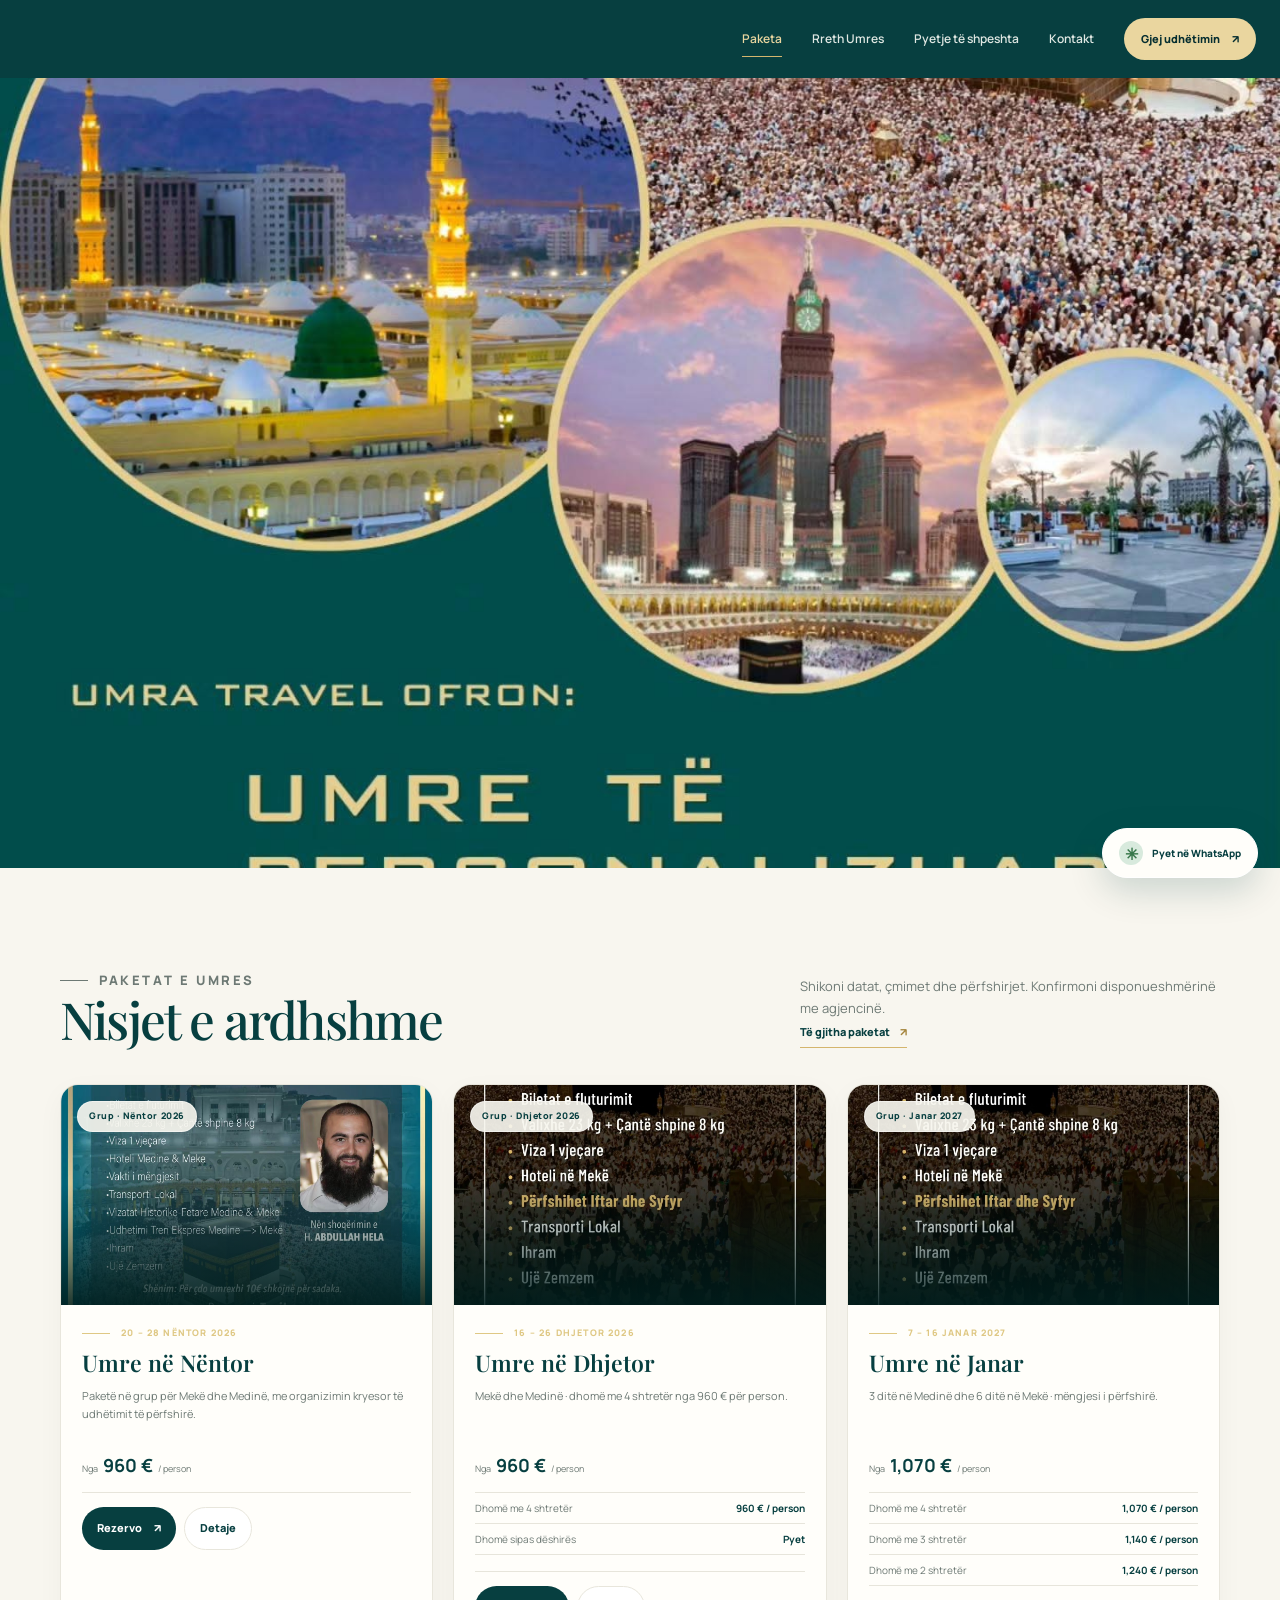
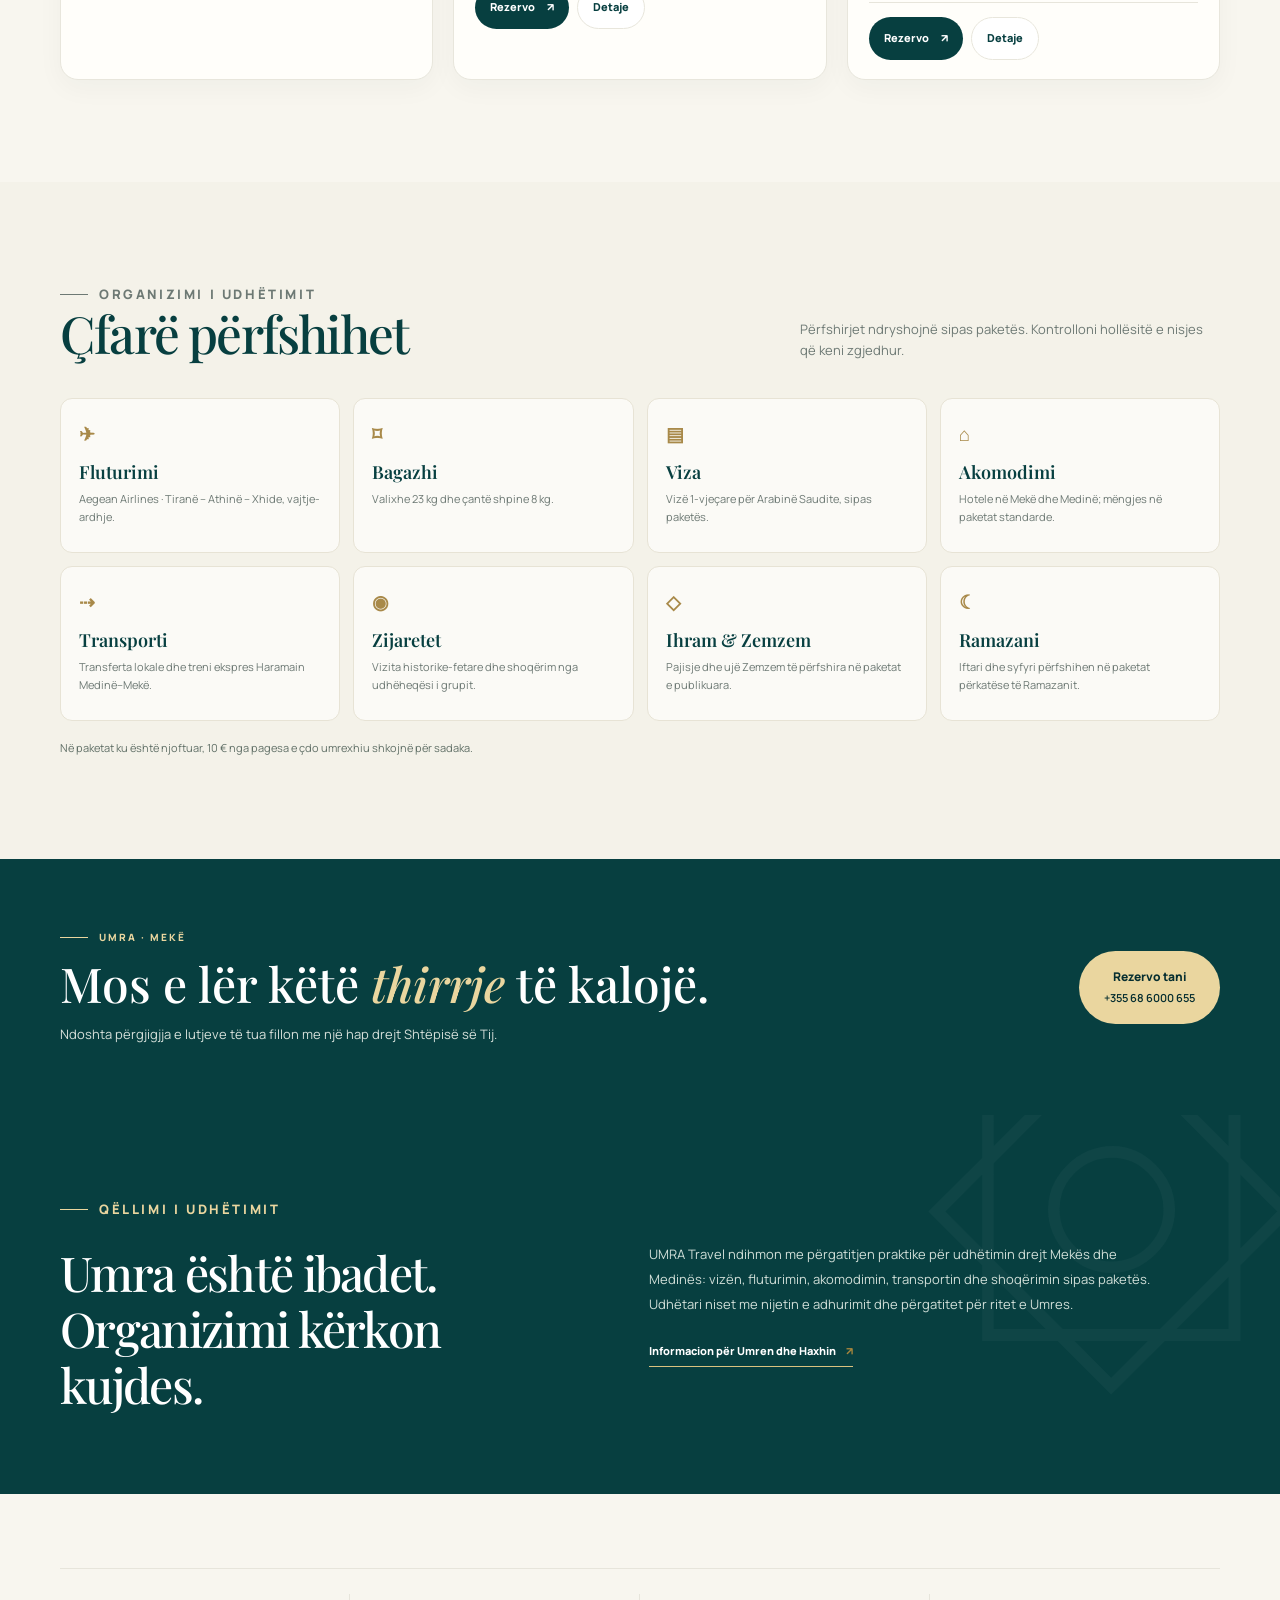
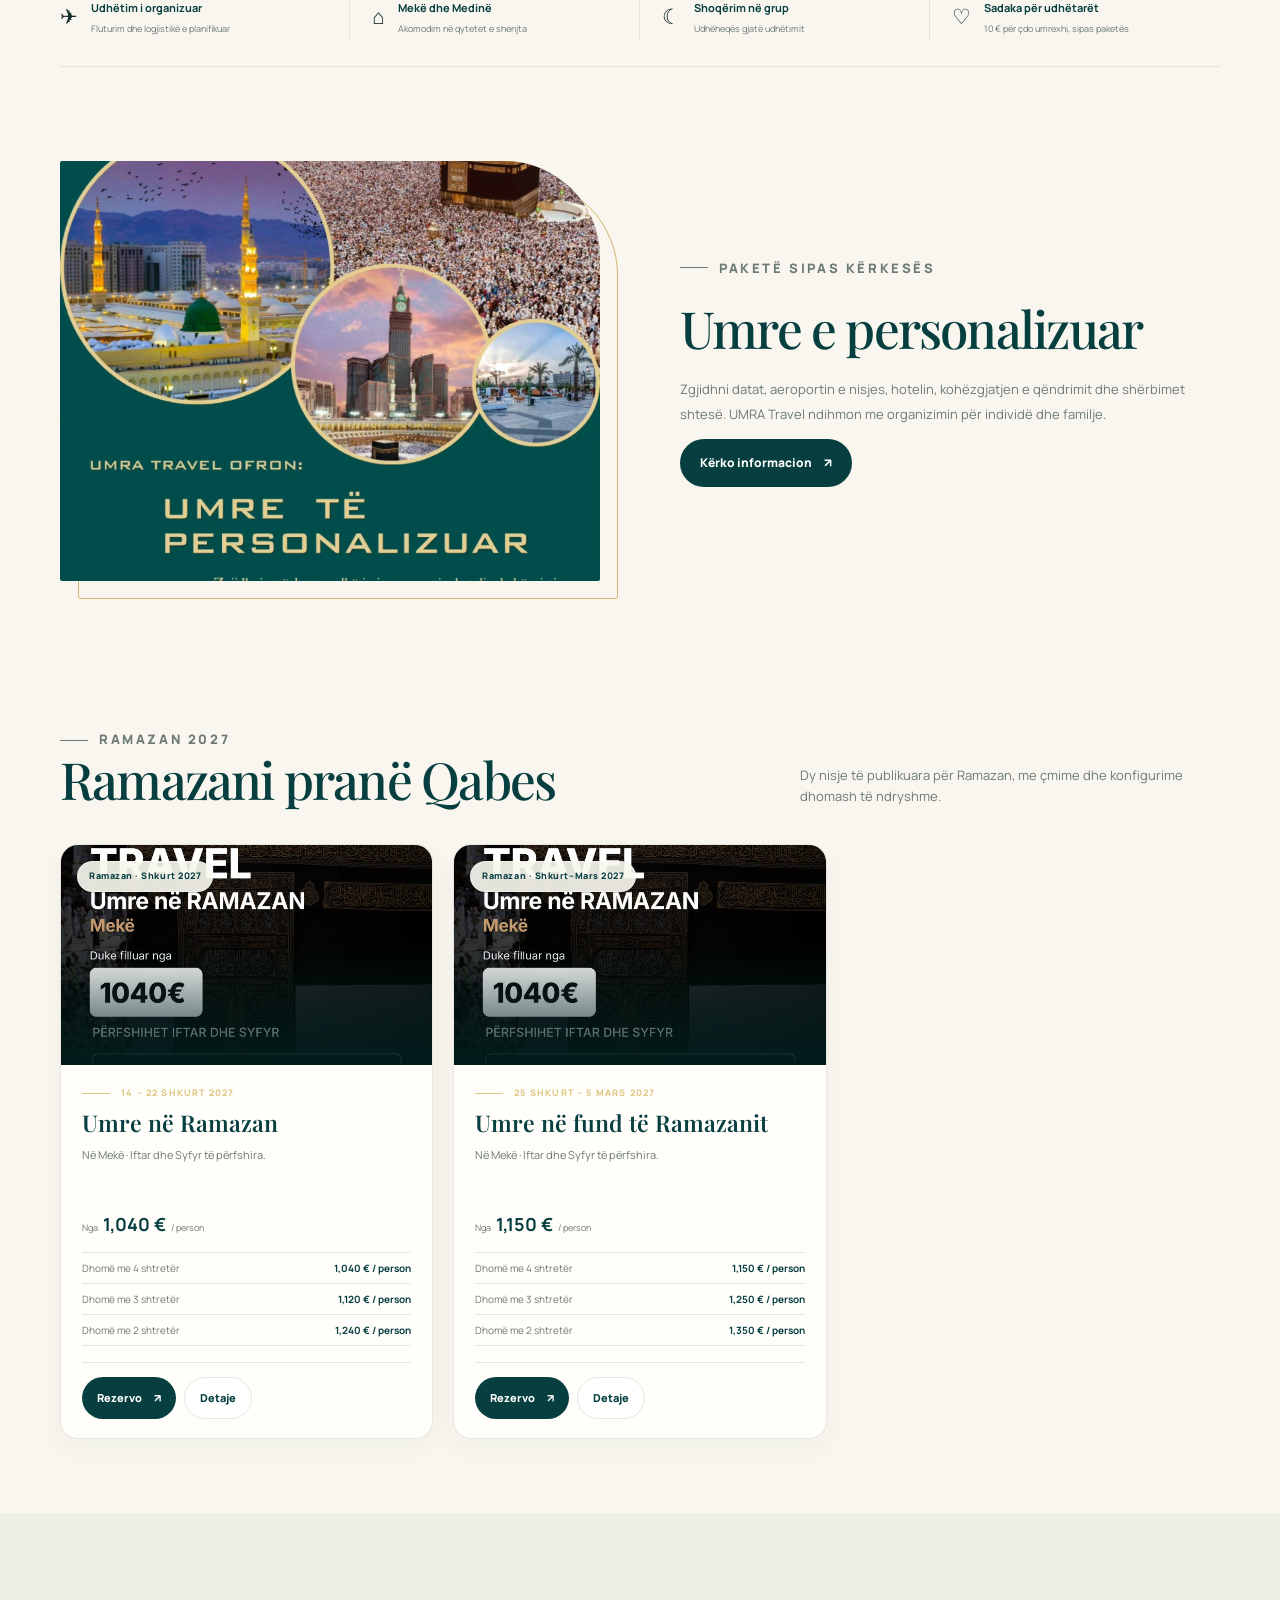
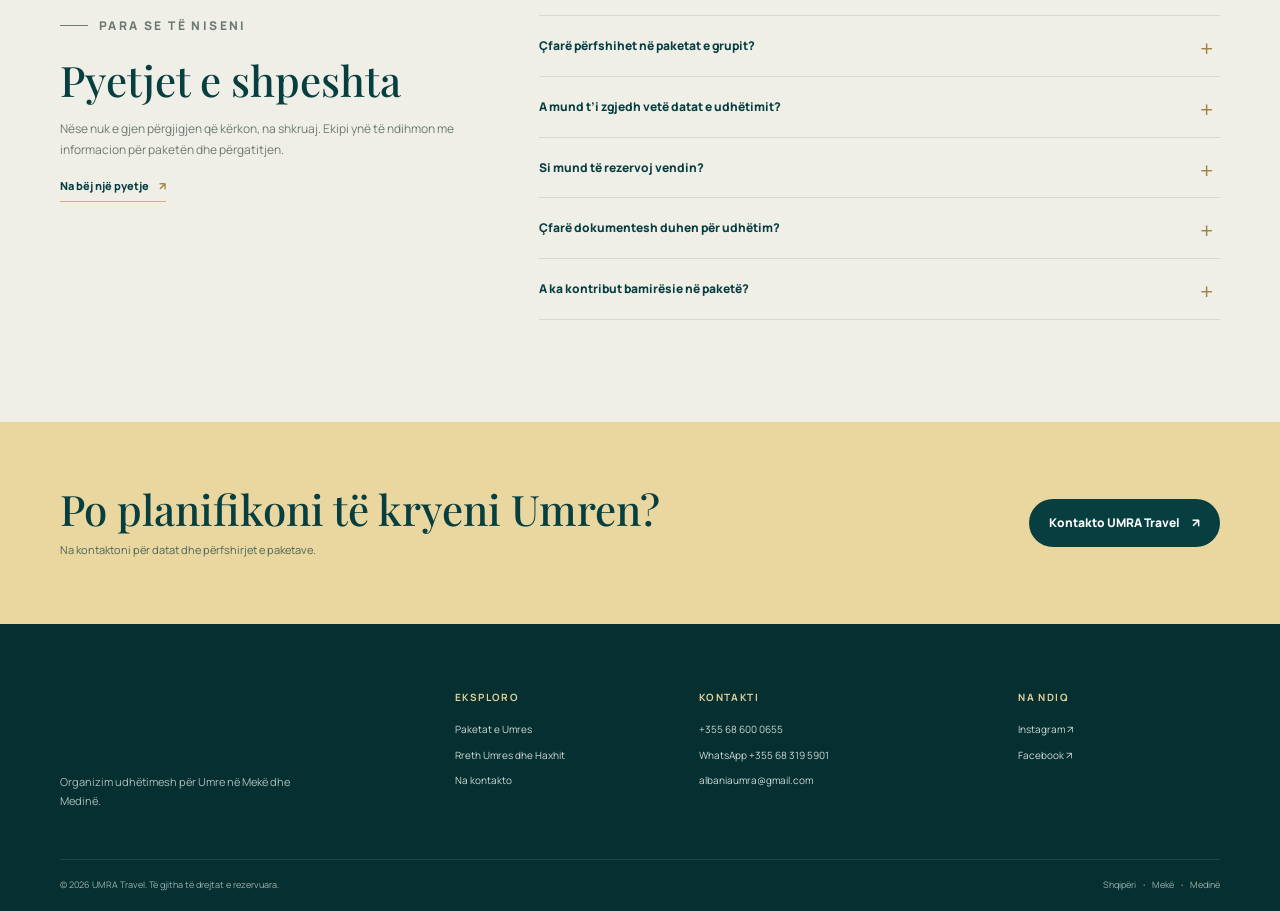
==== index.html @ e5f19def "first commit" ====
<!doctype html>
<html lang="sq">
<head>
  <meta charset="utf-8"><meta name="viewport" content="width=device-width, initial-scale=1">
  <meta name="theme-color" content="#073f40">
  <meta name="description" content="UMRA Travel organizon udhëtime shpirtërore në Mekë dhe Medinë. Zbuloni paketat e Umres 2026–2027.">
  <title>UMRA Travel | Umra në Mekë dhe Medinë</title>
  <link rel="icon" type="image/svg+xml" href="assets/images/umra-logo.svg">
  <link rel="preconnect" href="https://fonts.googleapis.com"><link rel="preconnect" href="https://fonts.gstatic.com" crossorigin>
  <link href="https://fonts.googleapis.com/css2?family=DM+Sans:wght@400;500;600;700&family=Manrope:wght@400;500;600;700;800&family=Playfair+Display:ital,wght@0,500;0,600;0,700;1,500;1,600&display=swap" rel="stylesheet">
  <link rel="stylesheet" href="assets/css/site.css">
</head>
<body>
  <header class="site-header" id="siteHeader"><div class="nav-shell">
    <a class="brand" href="index.html" aria-label="UMRA Travel – faqja kryesore"><img src="assets/images/umra-logo.svg" alt="UMRA Travel"></a>
    <button class="menu-toggle" id="menuToggle" aria-label="Hap menunë" aria-expanded="false"><span></span><span></span></button>
    <nav class="main-nav" id="mainNav" aria-label="Menuja kryesore"><a class="is-active" href="paketa.html">Paketa</a><a href="rreth-umres.html">Rreth Umres</a><a href="#pyetje">Pyetje të shpeshta</a><a href="kontakt.html">Kontakt</a><a class="nav-cta" href="paketa.html">Gjej udhëtimin <span>↗</span></a></nav>
  </div></header>
  <main>
    <section class="hero hero-minimal" aria-label="Video e vendeve të shenjta">
      <div class="hero-media"><video autoplay muted loop playsinline poster="assets/images/custom-umra-poster.jpg"><source src="assets/images/umra-banner.mp4" type="video/mp4"></video></div>
    </section>
    <section class="section" id="paketat"><div class="wrap"><div class="section-head"><div><p class="eyebrow section-kicker">Paketat e Umres</p><h2>Nisjet e ardhshme</h2></div><div><p>Shikoni datat, çmimet dhe përfshirjet. Konfirmoni disponueshmërinë me agjencinë.</p><a class="text-link" href="paketa.html">Të gjitha paketat <span>↗</span></a></div></div><div class="package-grid" data-home-packages></div></div></section>
    <section class="section included-section"><div class="wrap"><div class="section-head"><div><p class="eyebrow section-kicker">Organizimi i udhëtimit</p><h2>Çfarë përfshihet</h2></div><p>Përfshirjet ndryshojnë sipas paketës. Kontrolloni hollësitë e nisjes që keni zgjedhur.</p></div><div class="included-grid"><article><b>✈</b><h3>Fluturimi</h3><p>Aegean Airlines · Tiranë – Athinë – Xhide, vajtje-ardhje.</p></article><article><b>⌑</b><h3>Bagazhi</h3><p>Valixhe 23 kg dhe çantë shpine 8 kg.</p></article><article><b>▤</b><h3>Viza</h3><p>Vizë 1-vjeçare për Arabinë Saudite, sipas paketës.</p></article><article><b>⌂</b><h3>Akomodimi</h3><p>Hotele në Mekë dhe Medinë; mëngjes në paketat standarde.</p></article><article><b>⇢</b><h3>Transporti</h3><p>Transferta lokale dhe treni ekspres Haramain Medinë–Mekë.</p></article><article><b>◉</b><h3>Zijaretet</h3><p>Vizita historike-fetare dhe shoqërim nga udhëheqësi i grupit.</p></article><article><b>◇</b><h3>Ihram &amp; Zemzem</h3><p>Pajisje dhe ujë Zemzem të përfshira në paketat e publikuara.</p></article><article><b>☾</b><h3>Ramazani</h3><p>Iftari dhe syfyri përfshihen në paketat përkatëse të Ramazanit.</p></article></div><p class="included-note">Në paketat ku është njoftuar, 10 € nga pagesa e çdo umrexhiu shkojnë për sadaka.</p></div></section>
    <section class="pilgrimage-call"><div class="wrap pilgrimage-call-inner"><div><p class="eyebrow">Umra · Mekë</p><h2>Mos e lër këtë <em>thirrje</em> të kalojë.</h2><p>Ndoshta përgjigjja e lutjeve të tua fillon me një hap drejt Shtëpisë së Tij.</p></div><a class="button" href="tel:+355686000655">Rezervo tani <span>+355 68 6000 655</span></a></div></section>
    <section class="manifesto"><div class="wrap manifesto-grid"><div><p class="eyebrow">Qëllimi i udhëtimit</p><h2>Umra është ibadet. Organizimi kërkon kujdes.</h2></div><div><p>UMRA Travel ndihmon me përgatitjen praktike për udhëtimin drejt Mekës dhe Medinës: vizën, fluturimin, akomodimin, transportin dhe shoqërimin sipas paketës. Udhëtari niset me nijetin e adhurimit dhe përgatitet për ritet e Umres.</p><a class="text-link" href="rreth-umres.html">Informacion për Umren dhe Haxhin <span>↗</span></a></div></div></section>
    <section class="section section-tight"><div class="wrap service-strip"><div class="service-item"><span class="service-icon">✈</span><div><strong>Udhëtim i organizuar</strong><small>Fluturim dhe logjistikë e planifikuar</small></div></div><div class="service-item"><span class="service-icon">⌂</span><div><strong>Mekë dhe Medinë</strong><small>Akomodim në qytetet e shenjta</small></div></div><div class="service-item"><span class="service-icon">☾</span><div><strong>Shoqërim në grup</strong><small>Udhëheqës gjatë udhëtimit</small></div></div><div class="service-item"><span class="service-icon">♡</span><div><strong>Sadaka për udhëtarët</strong><small>10 € për çdo umrexhi, sipas paketës</small></div></div></div></section>
    <section class="section section-tight" style="padding-top:20px"><div class="wrap story-grid"><div class="story-image"><img src="assets/images/custom-umra-poster.jpg" alt="Pamje nga Meka dhe Medina në materialin e UMRA Travel" loading="lazy"></div><div class="story-copy"><p class="eyebrow section-kicker">Paketë sipas kërkesës</p><h2>Umre e personalizuar</h2><p>Zgjidhni datat, aeroportin e nisjes, hotelin, kohëzgjatjen e qëndrimit dhe shërbimet shtesë. UMRA Travel ndihmon me organizimin për individë dhe familje.</p><a class="button button-dark" href="rezervo.html?paketa=umre-e-personalizuar">Kërko informacion <span>↗</span></a></div></div></section>
    <section class="section section-tight"><div class="wrap"><div class="section-head"><div><p class="eyebrow section-kicker">Ramazan 2027</p><h2>Ramazani pranë Qabes</h2></div><p>Dy nisje të publikuara për Ramazan, me çmime dhe konfigurime dhomash të ndryshme.</p></div><div class="package-grid" data-ramadan-packages></div></div></section>
    <section class="faq-section section" id="pyetje"><div class="wrap faq-layout"><div class="faq-side"><p class="eyebrow section-kicker">Para se të niseni</p><h2>Pyetjet e shpeshta</h2><p>Nëse nuk e gjen përgjigjen që kërkon, na shkruaj. Ekipi ynë të ndihmon me informacion për paketën dhe përgatitjen.</p><a class="text-link" href="kontakt.html">Na bëj një pyetje <span>↗</span></a></div>
      <div class="faq-list"><details class="faq-item"><summary>Çfarë përfshihet në paketat e grupit?</summary><p>Përmbajtja varet nga paketa. Paketat e publikuara përfshijnë shërbime si vizë, akomodim, transport lokal, tren ekspres dhe udhëheqës grupi. Hollësitë shfaqen te secila paketë dhe konfirmohen nga agjencia.</p></details><details class="faq-item"><summary>A mund t’i zgjedh vetë datat e udhëtimit?</summary><p>Po. Umra e personalizuar u mundëson individëve dhe familjeve të kërkojnë data, aeroport, hotel dhe kohëzgjatje sipas preferencës.</p></details><details class="faq-item"><summary>Si mund të rezervoj vendin?</summary><p>Zgjidh paketën dhe plotëso formularin e shkurtër. Kërkesa përgatitet në WhatsApp; ajo dërgohet vetëm pasi ta hapësh dhe ta konfirmosh mesazhin.</p></details><details class="faq-item"><summary>Çfarë dokumentesh duhen për udhëtim?</summary><p>Kërkesat mund të varen nga dokumentet dhe rregullat në fuqi. Na kontakto për udhëzimet e përditësuara për udhëtimin tënd.</p></details><details class="faq-item"><summary>A ka kontribut bamirësie në paketë?</summary><p>Në paketat për të cilat është publikuar ky informacion, 10 € nga pagesa e çdo udhëtari shkojnë për sadaka. Konfirmoje këtë hollësi me ekipin gjatë rezervimit.</p></details></div>
    </div></section>
    <section class="cta-band"><div class="wrap cta-band-inner"><div><h2>Po planifikoni të kryeni Umren?</h2><p>Na kontaktoni për datat dhe përfshirjet e paketave.</p></div><a class="button button-dark" href="kontakt.html">Kontakto UMRA Travel <span>↗</span></a></div></section>
  </main>
  <footer class="site-footer"><div class="footer-main wrap"><div class="footer-brand"><a class="brand footer-brand-link" href="index.html"><img src="assets/images/umra-logo.svg" alt="UMRA Travel"></a><p>Organizim udhëtimesh për Umre në Mekë dhe Medinë.</p></div><div><h3>Eksploro</h3><a href="paketa.html">Paketat e Umres</a><a href="rreth-umres.html">Rreth Umres dhe Haxhit</a><a href="kontakt.html">Na kontakto</a></div><div><h3>Kontakti</h3><a href="tel:+355686000655">+355 68 600 0655</a><a href="https://wa.me/355683195901">WhatsApp +355 68 319 5901</a><a href="mailto:albaniaumra@gmail.com">albaniaumra@gmail.com</a></div><div><h3>Na ndiq</h3><a href="https://www.instagram.com/umratravel/" target="_blank" rel="noopener">Instagram ↗</a><a href="https://www.facebook.com/umratravelalbania/" target="_blank" rel="noopener">Facebook ↗</a></div></div><div class="footer-bottom wrap"><span>© 2026 UMRA Travel. Të gjitha të drejtat e rezervuara.</span><span>Shqipëri <b>·</b> Mekë <b>·</b> Medinë</span></div></footer>
  <a class="floating-wa" href="https://wa.me/355683195901" aria-label="Na shkruaj në WhatsApp" target="_blank" rel="noopener"><span>✳</span><small>Pyet në WhatsApp</small></a>
  <script src="assets/js/site-data.js" defer></script><script src="assets/js/static-site.js" defer></script><script src="assets/js/site.js" defer></script>
</body></html>
---- assets/css/site.css ----
:root{--petrol:#073f40;--petrol-deep:#062e30;--petrol-soft:#135657;--gold:#d4b56d;--gold-light:#ead69f;--cream:#f8f6ef;--paper:#fffefa;--ink:#182c2b;--muted:#6d7974;--line:#e7e5db;--white:#fff;--shadow:0 22px 60px rgba(12,43,41,.12);--serif:'Playfair Display',Georgia,serif;--sans:'Manrope','DM Sans',sans-serif;--radius:22px}
*{box-sizing:border-box}html{scroll-behavior:smooth;scroll-padding-top:100px}body{margin:0;background:var(--cream);color:var(--ink);font-family:var(--sans);font-size:15px;line-height:1.65;-webkit-font-smoothing:antialiased}body,button,input,textarea,select{font-family:var(--sans)}img,video{display:block;max-width:100%}a{color:inherit;text-decoration:none}button{cursor:pointer}::selection{background:var(--gold-light);color:var(--petrol)}.wrap{width:min(1160px,calc(100% - 48px));margin-inline:auto}.announcement{height:34px;display:flex;justify-content:center;align-items:center;gap:9px;padding:0 12px;background:#e9d9ad;color:#244b46;font-size:10px;font-weight:700;letter-spacing:.08em;text-transform:uppercase;text-align:center}.announcement-dot{width:5px;height:5px;border-radius:50%;background:#598370;box-shadow:0 0 0 4px rgba(89,131,112,.13)}
.site-header{position:sticky;top:0;z-index:40;background:var(--petrol);color:white;transition:box-shadow .25s}.site-header.has-shadow{box-shadow:0 8px 24px #042d3040}.nav-shell{height:78px;width:min(1240px,calc(100% - 48px));margin:auto;display:flex;align-items:center;justify-content:space-between;gap:26px}.brand{display:flex;align-items:center;gap:11px;min-width:212px}.brand img{width:54px;height:54px;object-fit:contain}.brand-copy{display:flex;flex-direction:column;line-height:1.1}.brand-copy strong{font-size:18px;letter-spacing:.14em;font-weight:800}.brand-copy i{color:var(--gold-light);font-style:normal}.brand-copy small{margin-top:6px;color:#d8d4c3;font-size:8px;letter-spacing:.14em;text-transform:uppercase}.main-nav{display:flex;align-items:center;gap:30px}.main-nav>a:not(.nav-cta){position:relative;font-size:12px;font-weight:600;color:#e0e8e3;transition:color .2s}.main-nav>a:not(.nav-cta):after{content:"";position:absolute;bottom:-8px;left:0;width:100%;height:1px;background:var(--gold);transform:scaleX(0);transform-origin:left;transition:transform .2s}.main-nav>a:hover,.main-nav>a.is-active{color:var(--gold-light)}.main-nav>a:hover:after,.main-nav>a.is-active:after{transform:scaleX(1)}.nav-cta,.button{display:inline-flex;align-items:center;justify-content:center;gap:12px;border:0;border-radius:999px;background:var(--gold-light);color:var(--petrol-deep);padding:14px 20px;font-size:12px;font-weight:800;transition:transform .2s,background .2s,box-shadow .2s}.nav-cta{padding:12px 17px;font-size:11px}.nav-cta:hover,.button:hover{transform:translateY(-2px);background:#f1dfaf;box-shadow:0 10px 25px #061c1c24}.button-dark{background:var(--petrol);color:white}.button-dark:hover{background:#0b5354}.button-outline{border:1px solid #ffffff78;background:transparent;color:white}.button-outline:hover{background:#ffffff18}.button-light{border:1px solid var(--line);background:white;color:var(--petrol)}.button-small{padding:11px 15px;font-size:11px}.menu-toggle{display:none;background:none;border:0;padding:10px}.menu-toggle span{display:block;width:23px;height:2px;margin:5px;background:white;border-radius:2px;transition:.2s}
.hero{position:relative;isolation:isolate;min-height:min(740px,calc(100svh - 112px));display:flex;align-items:center;overflow:hidden;background:var(--petrol-deep);color:white}.hero-media,.hero-shade{position:absolute;inset:0;z-index:-1}.hero-media img,.hero-media video{width:100%;height:100%;object-fit:cover;object-position:center 42%;filter:saturate(.82)}.hero-shade{background:linear-gradient(90deg,rgba(3,35,36,.91) 0%,rgba(3,42,42,.79) 39%,rgba(4,39,40,.32) 73%,rgba(4,32,34,.15) 100%),linear-gradient(0deg,rgba(3,37,39,.47),transparent 50%)}.hero-content{width:min(1160px,calc(100% - 48px));margin:0 auto;padding:98px 0 124px;position:relative}.hero-copy{max-width:635px}.eyebrow{display:flex;align-items:center;gap:11px;margin:0 0 20px;color:#dfc884;font-size:10px;font-weight:800;letter-spacing:.2em;text-transform:uppercase}.eyebrow:before{content:"";width:28px;height:1px;background:currentColor}.hero h1,.page-hero h1{font-family:var(--serif);font-weight:500;letter-spacing:-.045em;line-height:1.06}.hero h1{max-width:660px;margin:0 0 22px;font-size:clamp(45px,6.7vw,83px)}.hero h1 em{color:var(--gold-light);font-weight:500}.hero-lede{max-width:500px;color:#e2e9e4;font-size:15px;line-height:1.8}.hero-actions{display:flex;flex-wrap:wrap;align-items:center;gap:12px;margin:30px 0 44px}.hero-note{display:flex;align-items:center;gap:13px;color:#e0e6e1;font-size:11px}.hero-note i{font-style:normal;color:var(--gold-light);font-size:17px}.hero-foot{position:absolute;left:0;right:0;bottom:0;display:flex;align-items:center;justify-content:space-between;border-top:1px solid #ffffff32;padding:18px 0;color:#e4e9e4;font-size:10px;letter-spacing:.1em;text-transform:uppercase}.hero-foot span+span{display:flex;gap:22px}.hero-foot b{color:var(--gold)}.hero-stamp{position:absolute;right:8%;bottom:17%;width:134px;height:134px;border:1px solid #e8d39880;border-radius:50%;display:grid;place-items:center;color:var(--gold-light);text-align:center;font-size:9px;letter-spacing:.15em;text-transform:uppercase;transform:rotate(-12deg)}.hero-stamp:before{content:"✳";position:absolute;font-size:30px;opacity:.32}.hero-stamp span{max-width:75px;line-height:1.7}
.section{padding:102px 0}.section-tight{padding:74px 0}.section-kicker{color:#8d7540}.section-head{display:flex;justify-content:space-between;align-items:end;gap:30px;margin-bottom:36px}.section-head h2,.story-copy h2,.quote-card h2,.contact-intro h1,.page-hero h1,.booking-heading h1{margin:0;color:var(--petrol);font:500 clamp(34px,4vw,54px)/1.11 var(--serif);letter-spacing:-.035em}.section-head p{max-width:420px;margin:0;color:var(--muted);font-size:13px}.text-link{display:inline-flex;align-items:center;gap:10px;color:var(--petrol);font-weight:800;font-size:11px;border-bottom:1px solid var(--gold);padding:0 0 6px;white-space:nowrap}.text-link span{color:#a5853d;transition:transform .2s}.text-link:hover span{transform:translate(3px,-3px)}.package-grid{display:grid;grid-template-columns:repeat(3,minmax(0,1fr));gap:20px}.package-card{overflow:hidden;border:1px solid #e8e6dc;border-radius:18px;background:var(--paper);box-shadow:0 8px 27px #0a38350a;transition:transform .25s,box-shadow .25s}.package-card:hover{transform:translateY(-6px);box-shadow:var(--shadow)}.package-image{height:220px;display:block;position:relative;overflow:hidden;background:#d4d4c9}.package-image:after{content:"";position:absolute;inset:45% 0 0;background:linear-gradient(0deg,#001e1de0,transparent)}.package-image img{width:100%;height:100%;object-fit:cover;transition:transform .5s}.package-card:hover .package-image img{transform:scale(1.045)}.package-tag{position:absolute;z-index:1;left:16px;top:16px;border:1px solid #ffffff70;background:#f7f6eeeb;border-radius:999px;padding:7px 11px;color:var(--petrol);font-size:9px;font-weight:800;letter-spacing:.06em}.package-card-content{padding:21px 21px 19px}.small-eyebrow{margin:0 0 8px;font-size:9px;letter-spacing:.13em}.package-card h3{margin:0;color:var(--petrol);font:600 23px/1.2 var(--serif)}.package-summary{min-height:46px;margin:10px 0 18px;color:var(--muted);font-size:11px;line-height:1.7}.package-card-bottom{display:flex;justify-content:space-between;align-items:end;gap:12px;border-top:1px solid var(--line);padding-top:14px}.price-lockup{display:flex;align-items:baseline;gap:5px;color:var(--muted);font-size:9px}.price-lockup strong{color:var(--petrol);font-size:18px}.package-card-bottom .text-link{font-size:10px}
.manifesto{position:relative;overflow:hidden;background:var(--petrol);color:white;padding:82px 0}.manifesto:after{content:"۞";position:absolute;right:-20px;top:-118px;color:#ffffff08;font-size:390px;line-height:1;pointer-events:none}.manifesto-grid{position:relative;z-index:1;display:grid;grid-template-columns:1fr 1.12fr;align-items:center;gap:80px}.manifesto .eyebrow{color:var(--gold-light)}.manifesto h2{margin:0;color:white;font:500 clamp(32px,4vw,48px)/1.17 var(--serif);letter-spacing:-.035em}.manifesto h2 em{color:var(--gold-light);font-weight:500}.manifesto p{max-width:520px;margin:0 0 22px;color:#d1dfd8;font-size:13px;line-height:1.9}.manifesto .text-link{color:#fff;border-color:#d9c27f}.manifesto-points{display:grid;grid-template-columns:1fr 1fr;gap:13px}.manifesto-point{display:flex;align-items:center;gap:12px;padding:15px 14px;border:1px solid #ffffff23;border-radius:12px;color:#eff3ee;font-size:11px}.manifesto-point span{color:var(--gold-light);font-size:17px}.story-grid{display:grid;grid-template-columns:1fr 1fr;gap:80px;align-items:center}.story-image{position:relative;min-height:420px}.story-image img{position:absolute;inset:0;width:100%;height:100%;object-fit:cover;border-radius:2px 96px 2px 2px}.story-image:after{content:"";position:absolute;inset:18px -18px -18px 18px;border:1px solid var(--gold);border-radius:2px 96px 2px 2px;z-index:-1}.story-copy h2{margin-bottom:20px}.story-copy>p{color:var(--muted);font-size:13px;line-height:1.9}.story-quote{margin:25px 0;padding:17px 20px;border-left:2px solid var(--gold);background:#f1eee3;color:var(--petrol);font:italic 19px/1.5 var(--serif)}.story-quote small{display:block;margin-top:7px;color:#857c68;font:700 9px var(--sans);letter-spacing:.1em;text-transform:uppercase}.service-strip{display:grid;grid-template-columns:repeat(4,1fr);border-block:1px solid var(--line);padding:25px 0}.service-item{display:flex;gap:13px;padding:5px 22px;border-right:1px solid var(--line)}.service-item:first-child{padding-left:0}.service-item:last-child{border:0}.service-icon{font-size:21px}.service-item strong{display:block;color:var(--petrol);font-size:11px}.service-item small{display:block;margin-top:4px;color:var(--muted);font-size:9px}
.faq-section{background:#f0efe7}.faq-layout{display:grid;grid-template-columns:.75fr 1.25fr;gap:70px}.faq-side h2{margin:0 0 14px;color:var(--petrol);font:500 42px/1.12 var(--serif)}.faq-side p{color:var(--muted);font-size:12px;line-height:1.8}.faq-list{border-top:1px solid #d9d8cf}.faq-item{border-bottom:1px solid #d9d8cf}.faq-item summary{position:relative;list-style:none;cursor:pointer;padding:20px 38px 20px 0;color:var(--petrol);font-size:12px;font-weight:800}.faq-item summary::-webkit-details-marker{display:none}.faq-item summary:after{content:"+";position:absolute;right:7px;top:14px;color:#9d8243;font-size:23px;font-weight:400}.faq-item[open] summary:after{content:"−"}.faq-item p{max-width:650px;margin:0;padding:0 24px 20px 0;color:var(--muted);font-size:11px;line-height:1.9}
.cta-band{padding:64px 0;background:var(--gold-light)}.cta-band-inner{display:flex;align-items:center;justify-content:space-between;gap:25px}.cta-band h2{max-width:650px;margin:0;color:var(--petrol);font:500 clamp(27px,3.3vw,42px)/1.13 var(--serif)}.cta-band p{margin:8px 0 0;color:#4c6659;font-size:11px}.site-footer{background:#052f31;color:#e4ebe5}.footer-main{display:grid;grid-template-columns:1.4fr .8fr 1.1fr .8fr;gap:42px;padding-top:60px;padding-bottom:48px}.footer-brand-link{min-width:unset}.footer-brand p{max-width:260px;margin:14px 0 0;color:#aebfba;font-size:11px;line-height:1.8}.footer-main h3{margin:5px 0 16px;color:#e5d198;font-size:10px;letter-spacing:.14em;text-transform:uppercase}.footer-main>div:not(.footer-brand) a{display:block;margin:9px 0;color:#cfdbd5;font-size:10px}.footer-main a:hover{color:#fff}.footer-main .admin-link{margin-top:24px!important;color:#849c94!important;font-size:9px!important}.footer-bottom{display:flex;justify-content:space-between;gap:20px;border-top:1px solid #ffffff1d;padding:18px 0;color:#9db1a9;font-size:9px}.footer-bottom b{padding:0 5px;color:var(--gold)}.floating-wa{position:fixed;z-index:32;right:22px;bottom:22px;display:flex;align-items:center;gap:9px;padding:12px 16px;border:1px solid #ffffff;background:#fffefa;color:var(--petrol);border-radius:99px;box-shadow:0 12px 35px #073f4030;font-weight:800}.floating-wa span{display:grid;place-items:center;width:24px;height:24px;border-radius:50%;background:#d8eadd;color:#37774a;font-size:16px}.floating-wa small{font-size:10px}
.page-hero{position:relative;overflow:hidden;background:var(--petrol);color:white;padding:90px 0 80px}.page-hero:after{content:"۞";position:absolute;right:-32px;top:-105px;color:#ffffff09;font-size:360px;line-height:1}.page-hero .wrap{position:relative;z-index:1}.page-hero .eyebrow{color:var(--gold-light)}.page-hero h1{max-width:770px;color:white;font-size:clamp(40px,5.5vw,68px)}.page-hero p{max-width:600px;margin:18px 0 0;color:#d0ded7;font-size:13px;line-height:1.85}.page-hero.compact{padding:73px 0 64px}.page-hero.compact h1{font-size:clamp(36px,4.6vw,57px)}.page-hero .hero-actions{margin-bottom:0}.package-listing{padding:60px 0 100px}.package-listing .package-grid{row-gap:24px}.package-note{margin:24px 0 0;padding:17px 20px;border:1px solid #e4ddc7;background:#f4f0e4;border-radius:12px;color:#65736b;font-size:10px;line-height:1.8}.detail-top{display:grid;grid-template-columns:1.1fr .9fr;gap:52px;align-items:start}.detail-image{height:440px;overflow:hidden;border-radius:2px 90px 2px 2px;box-shadow:var(--shadow)}.detail-image img{width:100%;height:100%;object-fit:cover}.detail-copy h2{margin:0 0 15px;color:var(--petrol);font:500 43px/1.13 var(--serif)}.detail-copy>p{color:var(--muted);font-size:13px;line-height:1.9}.detail-price{margin:24px 0;padding:20px 0;border-block:1px solid var(--line)}.detail-price small{display:block;color:var(--muted);font-size:9px;text-transform:uppercase;letter-spacing:.1em}.detail-price strong{display:block;margin-top:2px;color:var(--petrol);font:500 32px var(--serif)}.feature-list{display:grid;grid-template-columns:1fr 1fr;gap:12px;margin:22px 0 28px;padding:0;list-style:none}.feature-list li{display:flex;gap:9px;align-items:start;color:#4a6259;font-size:11px;line-height:1.65}.feature-list li:before{content:"✓";display:grid;place-items:center;flex:none;width:18px;height:18px;border-radius:50%;background:#e8e4d4;color:#8a7139;font-size:10px;font-weight:800}.detail-actions{display:flex;gap:10px;flex-wrap:wrap}.price-table{width:100%;margin:25px 0;border-collapse:collapse;font-size:11px}.price-table td{padding:11px 12px;border-bottom:1px solid var(--line)}.price-table td:last-child{text-align:right;color:var(--petrol);font-weight:800}
.pilgrimage-grid{display:grid;grid-template-columns:1fr 1fr;gap:28px}.pilgrimage-card{padding:32px;background:white;border:1px solid var(--line);border-radius:var(--radius);box-shadow:0 10px 32px #062e300c}.pilgrimage-card .icon{font-size:29px}.pilgrimage-card h2{margin:10px 0;color:var(--petrol);font:500 30px var(--serif)}.pilgrimage-card p{color:var(--muted);font-size:12px;line-height:1.9}.verse-panel{position:relative;margin-top:70px;padding:48px 56px;border-radius:4px 70px 4px 4px;background:var(--petrol);color:white;overflow:hidden}.verse-panel:after{content:"۞";position:absolute;right:-10px;top:-68px;color:#ffffff0a;font-size:240px}.verse-panel>*{position:relative;z-index:1}.verse-arabic{margin:0 0 19px;color:var(--gold-light);font-size:clamp(25px,4vw,39px);line-height:1.8;text-align:right;direction:rtl}.verse-translation{max-width:720px;margin:0;color:#fff;font:italic 23px/1.5 var(--serif)}.verse-source{margin:16px 0 0;color:#c0d0c8;font-size:10px}.verse-source a{color:var(--gold-light);text-decoration:underline;text-underline-offset:3px}.steps{display:grid;grid-template-columns:repeat(4,1fr);gap:16px;margin-top:36px}.step-card{padding:22px 18px;border-top:2px solid var(--gold);background:white}.step-card b{color:#9c8042;font-size:10px;letter-spacing:.12em}.step-card h3{margin:9px 0 6px;color:var(--petrol);font:600 17px var(--serif)}.step-card p{margin:0;color:var(--muted);font-size:10px;line-height:1.8}.disclaimer{margin-top:22px;color:#7d8178;font-size:10px}
.contact-layout{display:grid;grid-template-columns:.84fr 1.16fr;gap:70px}.contact-intro h1{margin:0 0 19px;font-size:clamp(38px,4.5vw,58px)}.contact-intro>p{max-width:410px;color:var(--muted);font-size:12px;line-height:1.9}.contact-links{display:grid;gap:12px;margin-top:26px}.contact-link{display:flex;gap:14px;align-items:center;padding:14px 16px;border:1px solid var(--line);background:#fffefa;border-radius:12px}.contact-link>span:first-child{display:grid;place-items:center;width:37px;height:37px;border-radius:50%;background:#e9e5d4;color:var(--petrol);font-size:17px}.contact-link strong{display:block;color:var(--petrol);font-size:11px}.contact-link small{display:block;margin-top:3px;color:var(--muted);font-size:10px}.form-card{padding:32px;border:1px solid #e6e3d9;border-radius:18px;background:#fffefa;box-shadow:0 10px 38px #042e300a}.form-card h2{margin:0 0 6px;color:var(--petrol);font:500 27px var(--serif)}.form-card>p{margin:0 0 21px;color:var(--muted);font-size:10px}.form-grid{display:grid;grid-template-columns:1fr 1fr;gap:15px}.form-field{display:flex;flex-direction:column;gap:6px}.form-field.full{grid-column:1/-1}.form-field label{color:#49635a;font-size:9px;font-weight:800;letter-spacing:.04em}.form-field input,.form-field textarea,.form-field select{width:100%;border:1px solid #deded5;border-radius:8px;background:#fff;padding:12px 13px;color:var(--ink);font-size:11px;outline:none;transition:border-color .2s,box-shadow .2s}.form-field input:focus,.form-field textarea:focus,.form-field select:focus{border-color:#9c8a59;box-shadow:0 0 0 3px #d4b56d27}.form-field textarea{min-height:106px;resize:vertical}.form-submit{width:100%;margin-top:17px}.form-note{margin:11px 0 0!important;color:#83877f!important;font-size:9px!important;line-height:1.7}.feedback{margin:0 0 16px;padding:12px 14px;border-radius:8px;background:#f5e9c8;color:#4a5145;font-size:11px}.booking-wrap{padding:68px 0 100px}.booking-layout{display:grid;grid-template-columns:.75fr 1.25fr;gap:48px;align-items:start}.booking-summary{position:sticky;top:105px;padding:25px;background:var(--petrol);border-radius:4px 62px 4px 4px;color:white}.booking-summary img{width:100%;height:180px;object-fit:cover;border-radius:2px 44px 2px 2px}.booking-summary h2{margin:17px 0 4px;color:white;font:500 27px var(--serif)}.booking-summary .date{color:var(--gold-light);font-size:10px;font-weight:700}.booking-summary p{color:#d2ded7;font-size:10px;line-height:1.8}.booking-summary strong{color:#fff}.booking-form h2{margin:0 0 7px;color:var(--petrol);font:500 30px var(--serif)}.booking-form>p{margin:0 0 21px;color:var(--muted);font-size:11px}.booking-heading{padding:66px 0 58px;background:var(--petrol);color:white}.booking-heading .eyebrow{color:var(--gold-light)}.booking-heading h1{color:white}.booking-heading p{margin:11px 0 0;color:#d1ddd6;font-size:11px}.success-panel{padding:24px;border:1px solid #c9dbc9;background:#edf4ec;border-radius:10px;color:#33543f;font-size:12px;line-height:1.8}.success-panel a{font-weight:800;text-decoration:underline;text-underline-offset:3px}
.admin-body{min-height:100vh;background:#f1f0e9}.admin-top{display:flex;align-items:center;justify-content:space-between;padding:23px 5%;background:var(--petrol);color:white}.admin-top .brand{min-width:unset}.admin-top a.exit{font-size:11px;color:#e6d39d}.admin-wrap{width:min(1120px,calc(100% - 36px));margin:40px auto}.admin-heading{display:flex;justify-content:space-between;align-items:center;gap:25px;margin-bottom:25px}.admin-heading h1{margin:0;color:var(--petrol);font:500 38px var(--serif)}.admin-heading p{margin:4px 0;color:var(--muted);font-size:11px}.admin-grid{display:grid;grid-template-columns:1.15fr .85fr;gap:22px;align-items:start}.admin-panel{padding:23px;border:1px solid #e1dfd5;background:white;border-radius:14px}.admin-panel h2{margin:0 0 18px;color:var(--petrol);font:500 24px var(--serif)}.admin-table{width:100%;border-collapse:collapse;font-size:10px}.admin-table th,.admin-table td{padding:11px 8px;text-align:left;border-bottom:1px solid #edede7;vertical-align:middle}.admin-table th{color:#75817b;font-size:8px;letter-spacing:.1em;text-transform:uppercase}.admin-table td strong{display:block;color:var(--petrol);font-size:10px}.admin-table td small{color:var(--muted)}.admin-table .row-actions{white-space:nowrap}.admin-table .row-actions a{display:inline-block;margin-right:9px;color:#80672f;font-weight:800}.admin-table .row-actions button{padding:0;border:0;background:none;color:#a25549;font:800 10px var(--sans)}.admin-form .form-grid{gap:13px}.admin-form .form-field label{font-size:9px}.admin-form .form-field input,.admin-form .form-field textarea,.admin-form .form-field select{font-size:10px}.admin-form textarea{min-height:85px}.admin-form .current-image{display:flex;align-items:center;gap:12px;font-size:10px;color:var(--muted)}.admin-form .current-image img{width:60px;height:52px;object-fit:cover;border-radius:6px}.admin-check{display:flex;gap:8px;align-items:center;font-size:10px;color:#50635a}.admin-login{width:min(440px,calc(100% - 32px));margin:10vh auto}.admin-login .form-card{box-shadow:var(--shadow)}.admin-login .brand{margin-bottom:26px}.error-box{padding:12px 14px;margin-bottom:15px;border-radius:8px;background:#fae8e3;color:#8a4234;font-size:11px}.success-box{padding:12px 14px;margin-bottom:15px;border-radius:8px;background:#e6f1e6;color:#3e6845;font-size:11px}.form-help{color:#81877e;font-size:9px;line-height:1.6}.admin-tag{display:inline-block;padding:4px 7px;border-radius:999px;background:#e7f1e7;color:#44704a;font-size:8px;font-weight:800}.admin-tag.off{background:#f3e6e2;color:#995449}
@media(max-width:980px){.main-nav{gap:17px}.main-nav>a:not(.nav-cta){font-size:10px}.nav-shell{width:calc(100% - 34px)}.brand{min-width:190px}.manifesto-grid{gap:45px}.story-grid{gap:48px}.service-item{padding-inline:12px}.footer-main{gap:28px}.package-image{height:195px}}
@media(max-width:760px){.wrap{width:min(100% - 36px,560px)}.announcement{height:auto;min-height:31px;font-size:8px;letter-spacing:.045em}.nav-shell{height:68px;width:calc(100% - 32px)}.brand{gap:8px;min-width:unset}.brand img{width:45px;height:45px}.brand-copy strong{font-size:15px}.brand-copy small{font-size:7px}.menu-toggle{display:block}.main-nav{display:none;position:absolute;left:0;right:0;top:68px;padding:13px 22px 20px;background:var(--petrol);box-shadow:0 16px 22px #082e2e30;align-items:stretch;gap:0}.main-nav.is-open{display:flex;flex-direction:column}.main-nav>a:not(.nav-cta){padding:13px 2px;border-bottom:1px solid #ffffff20;font-size:12px}.main-nav>a:not(.nav-cta):after{display:none}.main-nav .nav-cta{margin-top:14px;align-self:flex-start}.menu-toggle[aria-expanded="true"] span:first-child{transform:translateY(3.5px) rotate(45deg)}.menu-toggle[aria-expanded="true"] span:last-child{transform:translateY(-3.5px) rotate(-45deg)}.hero{min-height:690px;min-height:calc(100svh - 99px);max-height:830px}.hero-content{width:calc(100% - 38px);padding:86px 0 130px}.hero-copy{max-width:560px}.hero h1{font-size:clamp(44px,12vw,72px)}.hero-lede{max-width:450px;font-size:13px}.hero-actions{margin:23px 0 31px}.hero-stamp{right:3%;bottom:16%;width:88px;height:88px;font-size:6px}.hero-stamp:before{font-size:21px}.hero-foot{font-size:8px;letter-spacing:.05em}.hero-foot span+span{gap:9px}.hero-foot span+span span:nth-child(2){display:none}.section{padding:72px 0}.section-tight{padding:55px 0}.section-head{display:block;margin-bottom:25px}.section-head p{margin-top:12px}.section-head h2,.story-copy h2{font-size:40px}.package-grid{grid-template-columns:1fr 1fr;gap:13px}.package-image{height:180px}.package-card-content{padding:15px}.package-card h3{font-size:20px}.package-summary{min-height:60px;font-size:10px}.package-card-bottom{align-items:center}.price-lockup{display:block}.price-lockup span{display:block}.price-lockup strong{font-size:16px}.package-card-bottom .text-link{font-size:9px}.manifesto{padding:64px 0}.manifesto-grid,.story-grid,.faq-layout,.contact-layout,.booking-layout,.detail-top{grid-template-columns:1fr;gap:30px}.manifesto-grid{gap:25px}.manifesto-points{gap:9px}.manifesto-point{padding:12px 10px;font-size:10px}.story-image{min-height:320px;margin-right:12px}.story-copy h2{font-size:39px}.service-strip{grid-template-columns:1fr 1fr;gap:16px}.service-item{border:0;padding:0}.service-item:first-child{padding-left:0}.faq-layout{gap:22px}.faq-side h2{font-size:38px}.cta-band{padding:45px 0}.cta-band-inner{align-items:flex-start;flex-direction:column}.cta-band .button{align-self:stretch}.footer-main{grid-template-columns:1fr 1fr;gap:28px 20px;padding-top:44px;padding-bottom:33px}.footer-brand{grid-column:1/-1}.footer-bottom{font-size:8px}.page-hero{padding:68px 0 62px}.page-hero h1{font-size:48px}.page-hero.compact{padding:58px 0 52px}.package-listing{padding:38px 0 72px}.detail-top{gap:25px}.detail-image{height:320px}.detail-copy h2{font-size:36px}.feature-list{grid-template-columns:1fr 1fr}.pilgrimage-grid{grid-template-columns:1fr;gap:14px}.pilgrimage-card{padding:23px}.verse-panel{margin-top:35px;padding:30px 23px;border-radius:4px 46px 4px 4px}.verse-translation{font-size:20px}.steps{grid-template-columns:1fr 1fr;gap:10px}.step-card{padding:16px 14px}.contact-layout{gap:25px}.contact-intro h1{font-size:44px}.form-card{padding:23px 18px}.booking-wrap{padding:38px 0 72px}.booking-summary{position:relative;top:auto}.booking-summary img{height:180px}.admin-wrap{margin:25px auto}.admin-heading{align-items:flex-start;flex-direction:column}.admin-heading h1{font-size:32px}.admin-grid{grid-template-columns:1fr}.admin-panel{padding:17px 14px}.admin-table th:nth-child(2),.admin-table td:nth-child(2){display:none}.floating-wa{right:12px;bottom:12px;padding:9px 12px}.floating-wa small{font-size:9px}}
@media(max-width:420px){.hero{min-height:680px}.hero h1{font-size:43px}.hero .button{padding:12px 14px;font-size:10px}.hero-note{max-width:245px;font-size:9px}.hero-stamp{width:70px;height:70px;right:2%;bottom:17%}.hero-foot{font-size:7px}.package-grid{grid-template-columns:1fr}.package-image{height:225px}.package-summary{min-height:0}.package-card-bottom{align-items:end}.price-lockup strong{font-size:18px}.service-strip{gap:14px 8px}.service-item{gap:8px}.service-icon{font-size:18px}.service-item strong{font-size:10px}.service-item small{font-size:8px}.feature-list{grid-template-columns:1fr}.form-grid{grid-template-columns:1fr}.form-field.full{grid-column:auto}.footer-main{gap:24px 12px}.footer-bottom{flex-direction:column;gap:7px}.verse-arabic{font-size:24px}.steps{grid-template-columns:1fr}.admin-form .form-grid{grid-template-columns:1fr}.admin-form .form-field.full{grid-column:auto}}
@media(prefers-reduced-motion:reduce){*,*::before,*::after{scroll-behavior:auto!important;animation-duration:.01ms!important;transition-duration:.01ms!important}}
[hidden]{display:none!important}

/* UMRA Travel: package tables, minimal banner and pilgrimage information */
.brand{min-width:86px;gap:0}.brand img{display:block;width:74px;height:74px;object-fit:contain}
.hero-minimal{min-height:clamp(420px,calc(100svh - 78px),790px);max-height:none;padding:0;background:var(--petrol-deep)}.hero-minimal .hero-media{z-index:0}.hero-minimal .hero-media video{filter:none;object-position:center}.hero-minimal .hero-shade{display:none}
.package-card-content .price-lockup{margin:0 0 12px}.package-price-rows{display:grid;gap:0;margin:0 0 16px;border-top:1px solid var(--line)}.package-price-rows>div{display:flex;align-items:baseline;justify-content:space-between;gap:10px;padding:8px 0;border-bottom:1px solid var(--line);color:var(--muted);font-size:10px;line-height:1.4}.package-price-rows strong{color:var(--petrol);font-size:10px;text-align:right}.package-cta-row{display:flex;flex-wrap:wrap;gap:8px;border-top:1px solid var(--line);padding-top:14px}.package-cta-row .button{min-height:38px}.package-cta-row .button-light{border-color:#e8e6dc}.detail-copy>.package-price-rows{max-width:480px;margin:0 0 20px}.booking-summary .package-price-rows{margin-top:14px}
.included-section{background:#f4f2e9}.included-grid{display:grid;grid-template-columns:repeat(4,minmax(0,1fr));gap:13px}.included-grid article{min-height:155px;padding:20px 18px;border:1px solid #e7e3d5;border-radius:12px;background:#fbfaf6}.included-grid article>b{color:#a88949;font-size:19px}.included-grid h3{margin:12px 0 6px;color:var(--petrol);font:600 18px/1.2 var(--serif)}.included-grid p{margin:0;color:var(--muted);font-size:11px;line-height:1.65}.included-note{margin:18px 0 0;color:#617067;font-size:11px}
.pilgrimage-call{padding:70px 0;background:var(--petrol);color:white}.pilgrimage-call-inner{display:flex;align-items:center;justify-content:space-between;gap:28px}.pilgrimage-call .eyebrow{margin-bottom:12px;color:var(--gold-light)}.pilgrimage-call h2{margin:0;color:white;font:500 clamp(32px,4vw,48px)/1.12 var(--serif)}.pilgrimage-call h2 em{color:var(--gold-light);font-weight:500}.pilgrimage-call p:not(.eyebrow){margin:12px 0 0;color:#d6e0da;font-size:13px;line-height:1.7}.pilgrimage-call .button{flex-shrink:0;flex-direction:column;gap:3px;padding:16px 25px}.pilgrimage-call .button span{font-size:11px;font-weight:600}
.faith-section{background:#f2f0e8}.faith-grid{display:grid;grid-template-columns:repeat(2,minmax(0,1fr));gap:15px}.faith-card,.hadith-card{display:flex;flex-direction:column;align-items:flex-start;min-height:190px;padding:24px;border:1px solid #e5e1d5;border-radius:12px;background:#fbfaf6}.faith-card p:not(.verse-arabic),.hadith-card p{margin:0 0 20px;color:#344c42;font:500 17px/1.65 var(--serif)}.faith-card .verse-arabic{width:100%;margin:0 0 17px;color:var(--petrol);font-size:27px;line-height:1.8;text-align:right}.faith-card>a,.hadith-card>a,.source-links a{margin-top:auto;color:#8d7540;font-size:9px;font-weight:800;letter-spacing:.12em}.faith-card>a span{letter-spacing:normal}.hadith-grid{display:grid;grid-template-columns:repeat(2,minmax(0,1fr));gap:15px}.hadith-card{min-height:175px;background:white}.hadith-card small{margin-top:13px;color:var(--muted);font-size:10px;line-height:1.6}.source-links{display:flex;flex-wrap:wrap;gap:16px;margin-top:auto}.guide-section{background:#f2f0e8}.guide-section .steps{grid-template-columns:repeat(3,minmax(0,1fr))}.guide-section .step-card{min-height:175px}.guide-section .step-card h3{font-size:18px}.talbiyah{margin-top:24px;padding:26px;border:1px solid #dfd7c0;border-radius:12px;background:#fbfaf6;text-align:center}.talbiyah p{margin:0 0 10px;color:var(--petrol);font-size:25px;line-height:1.9}.talbiyah span{display:block;color:#455b50;font:500 16px/1.6 var(--serif)}.talbiyah b{display:block;margin-top:11px;color:#8d7540;font-size:9px;letter-spacing:.18em}
.hajj-section{background:var(--petrol);color:white}.hajj-inner{display:grid;grid-template-columns:.8fr 1.2fr;align-items:start;gap:52px}.hajj-inner .eyebrow{color:var(--gold-light)}.hajj-inner h2{margin:0;color:white;font:500 clamp(33px,4vw,50px)/1.12 var(--serif)}.hajj-inner>div+div>p{margin:0;color:#e0e8e3;font-size:14px;line-height:1.9}.hajj-inner .detail-actions{margin-top:24px}
@media(max-width:980px){.brand{min-width:75px}.brand img{width:68px;height:68px}.included-grid{grid-template-columns:repeat(2,minmax(0,1fr))}.hajj-inner{gap:30px}}
@media(max-width:760px){.brand{min-width:unset}.brand img{width:60px;height:60px}.hero-minimal{min-height:calc(100svh - 68px)}.included-grid{gap:10px}.included-grid article{min-height:145px;padding:16px 14px}.pilgrimage-call{padding:50px 0}.pilgrimage-call-inner{align-items:stretch;flex-direction:column}.pilgrimage-call .button{align-self:stretch}.faith-grid,.hadith-grid{grid-template-columns:1fr}.faith-card,.hadith-card{min-height:unset}.guide-section .steps{grid-template-columns:1fr 1fr}.hajj-inner{grid-template-columns:1fr;gap:20px}}
@media(max-width:420px){.included-grid{grid-template-columns:1fr 1fr}.included-grid article{min-height:155px}.package-cta-row{display:grid;grid-template-columns:1fr 1fr}.package-cta-row .button{padding:10px 12px;font-size:10px}.guide-section .steps{grid-template-columns:1fr}.talbiyah{padding:20px 14px}.talbiyah p{font-size:20px}.pilgrimage-call h2{font-size:36px}}
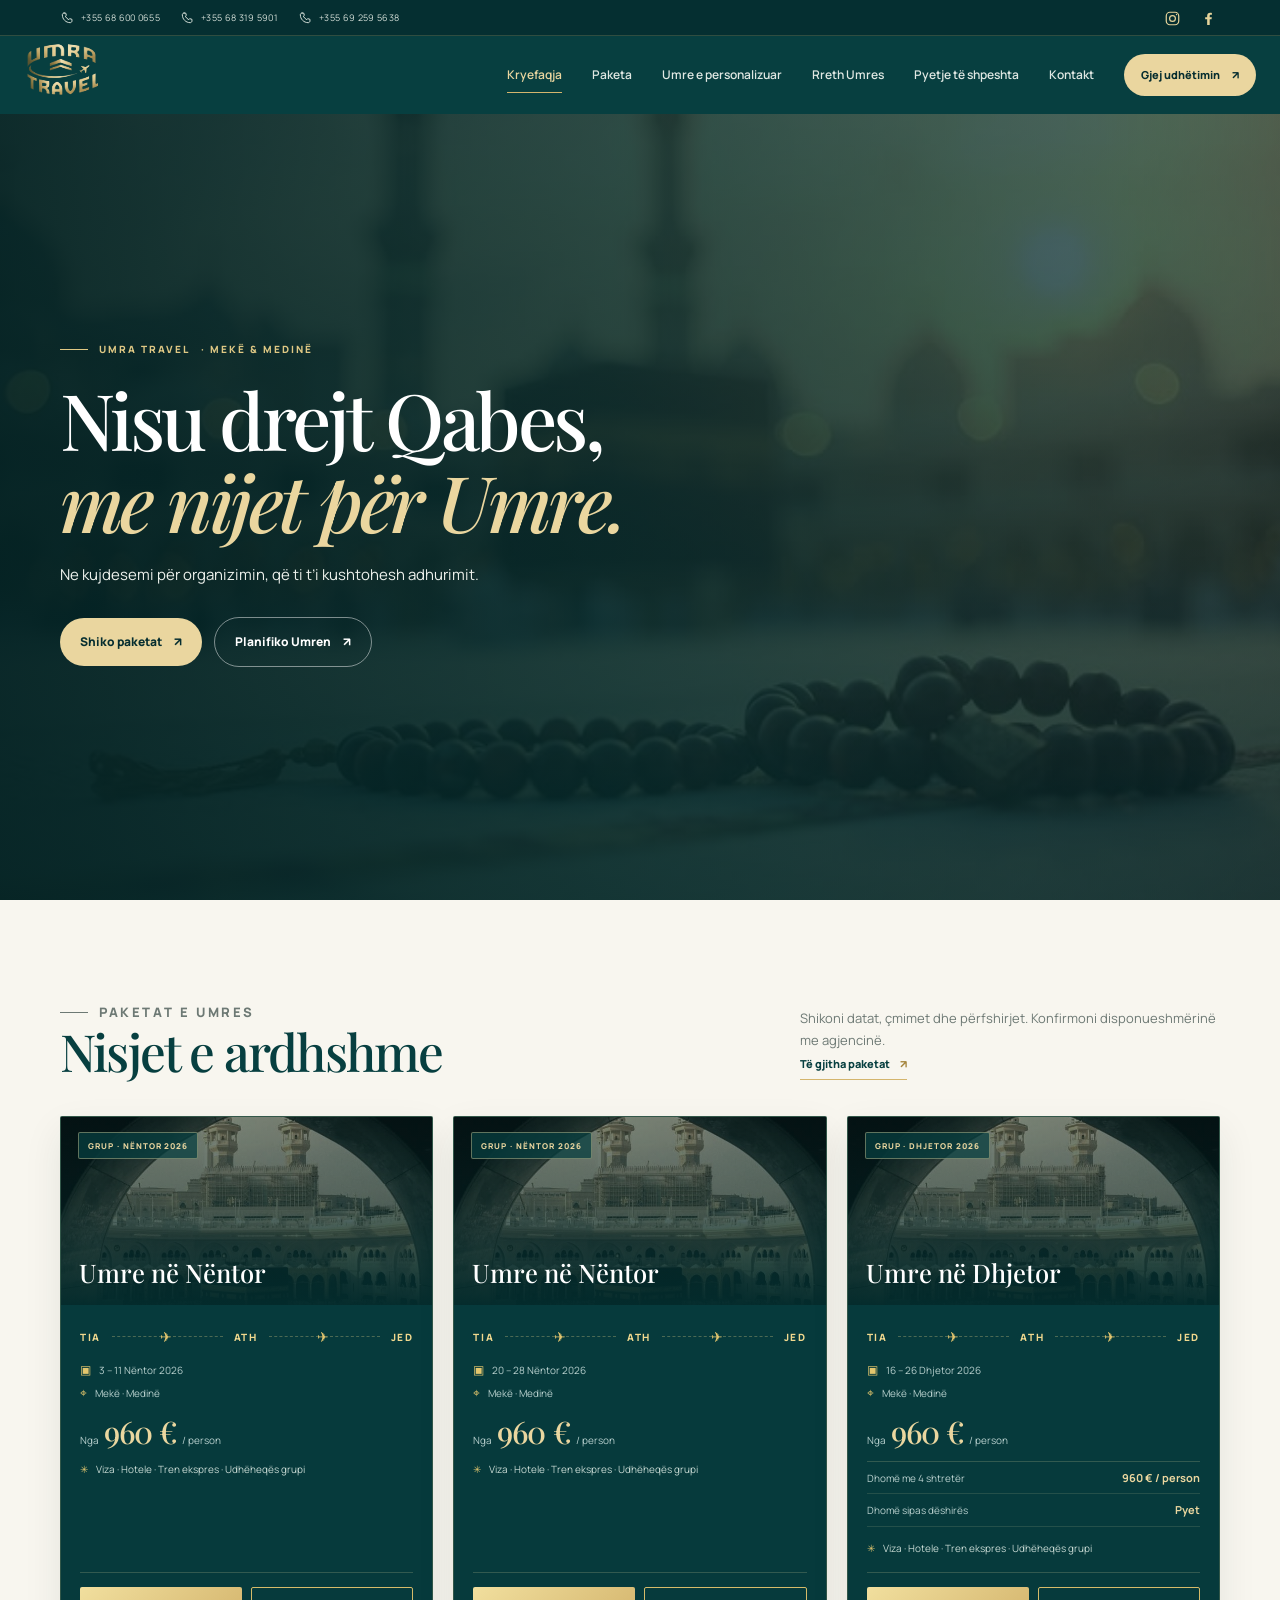
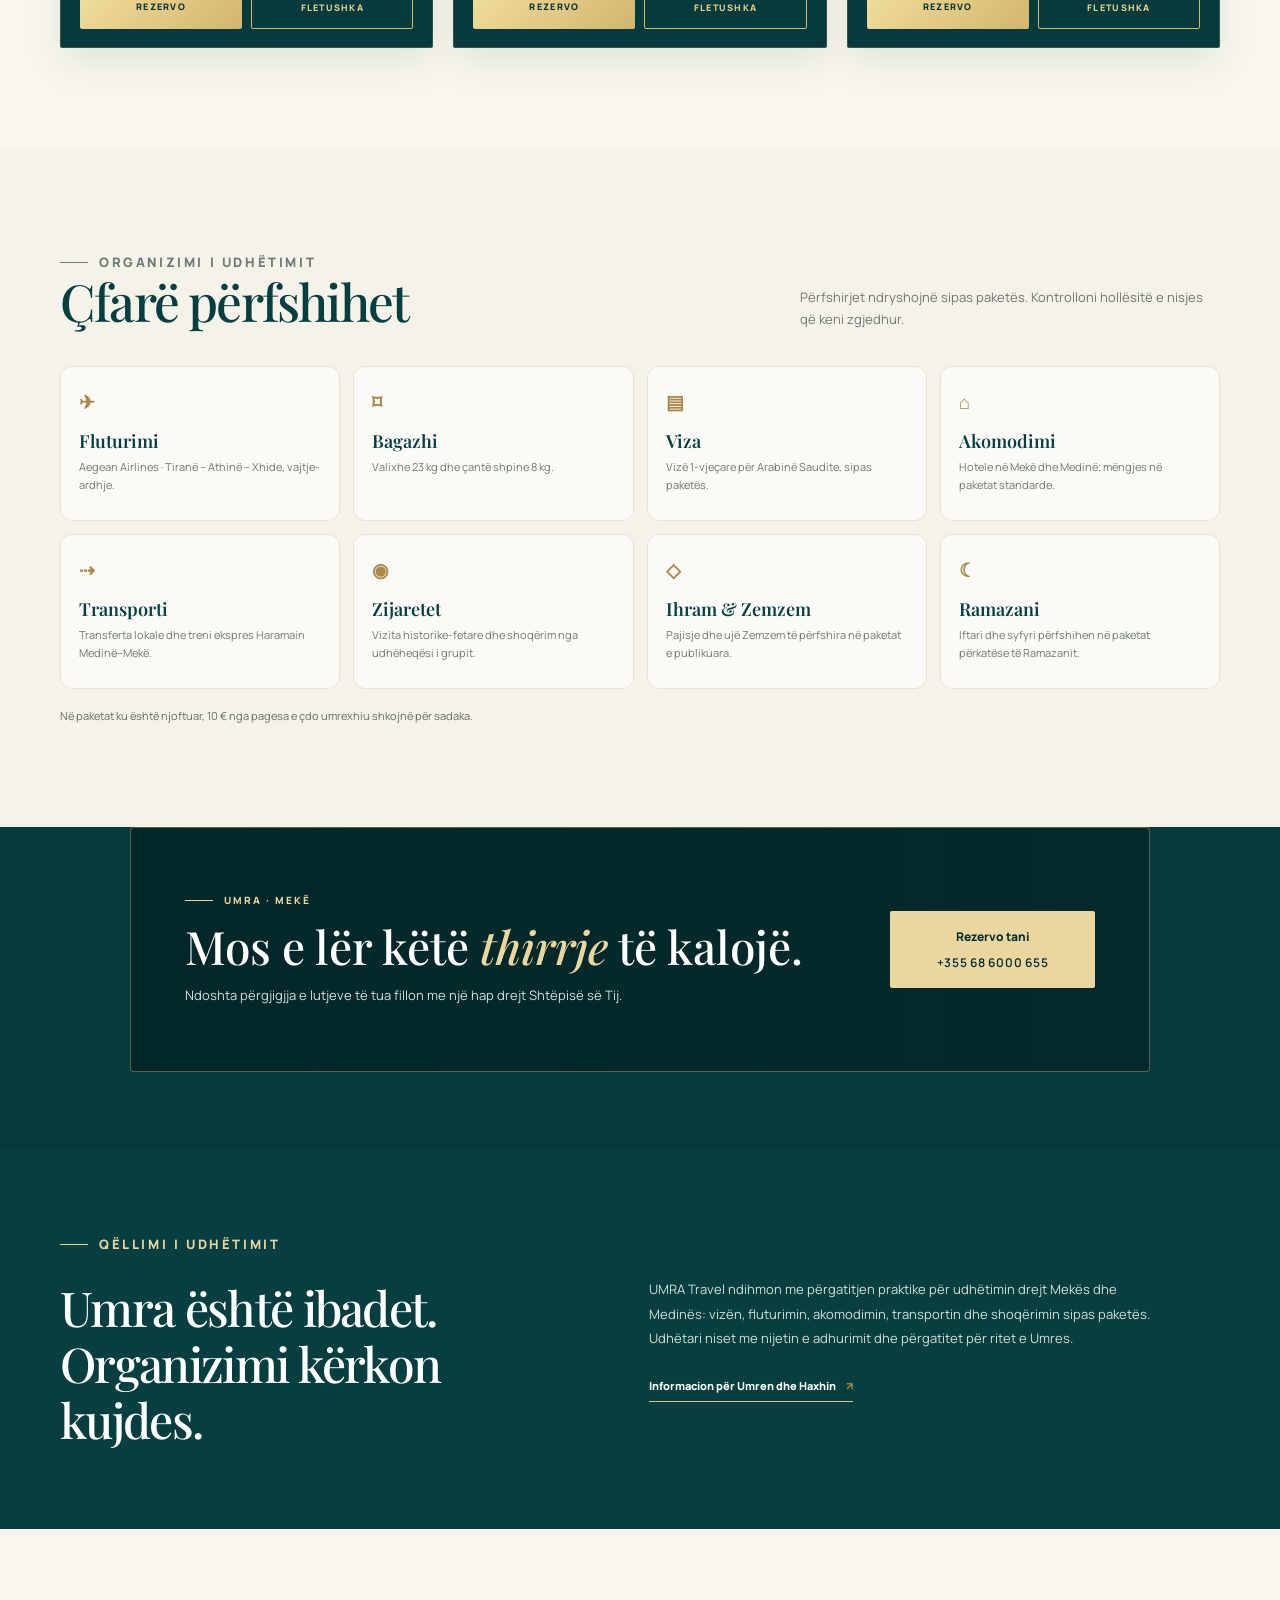
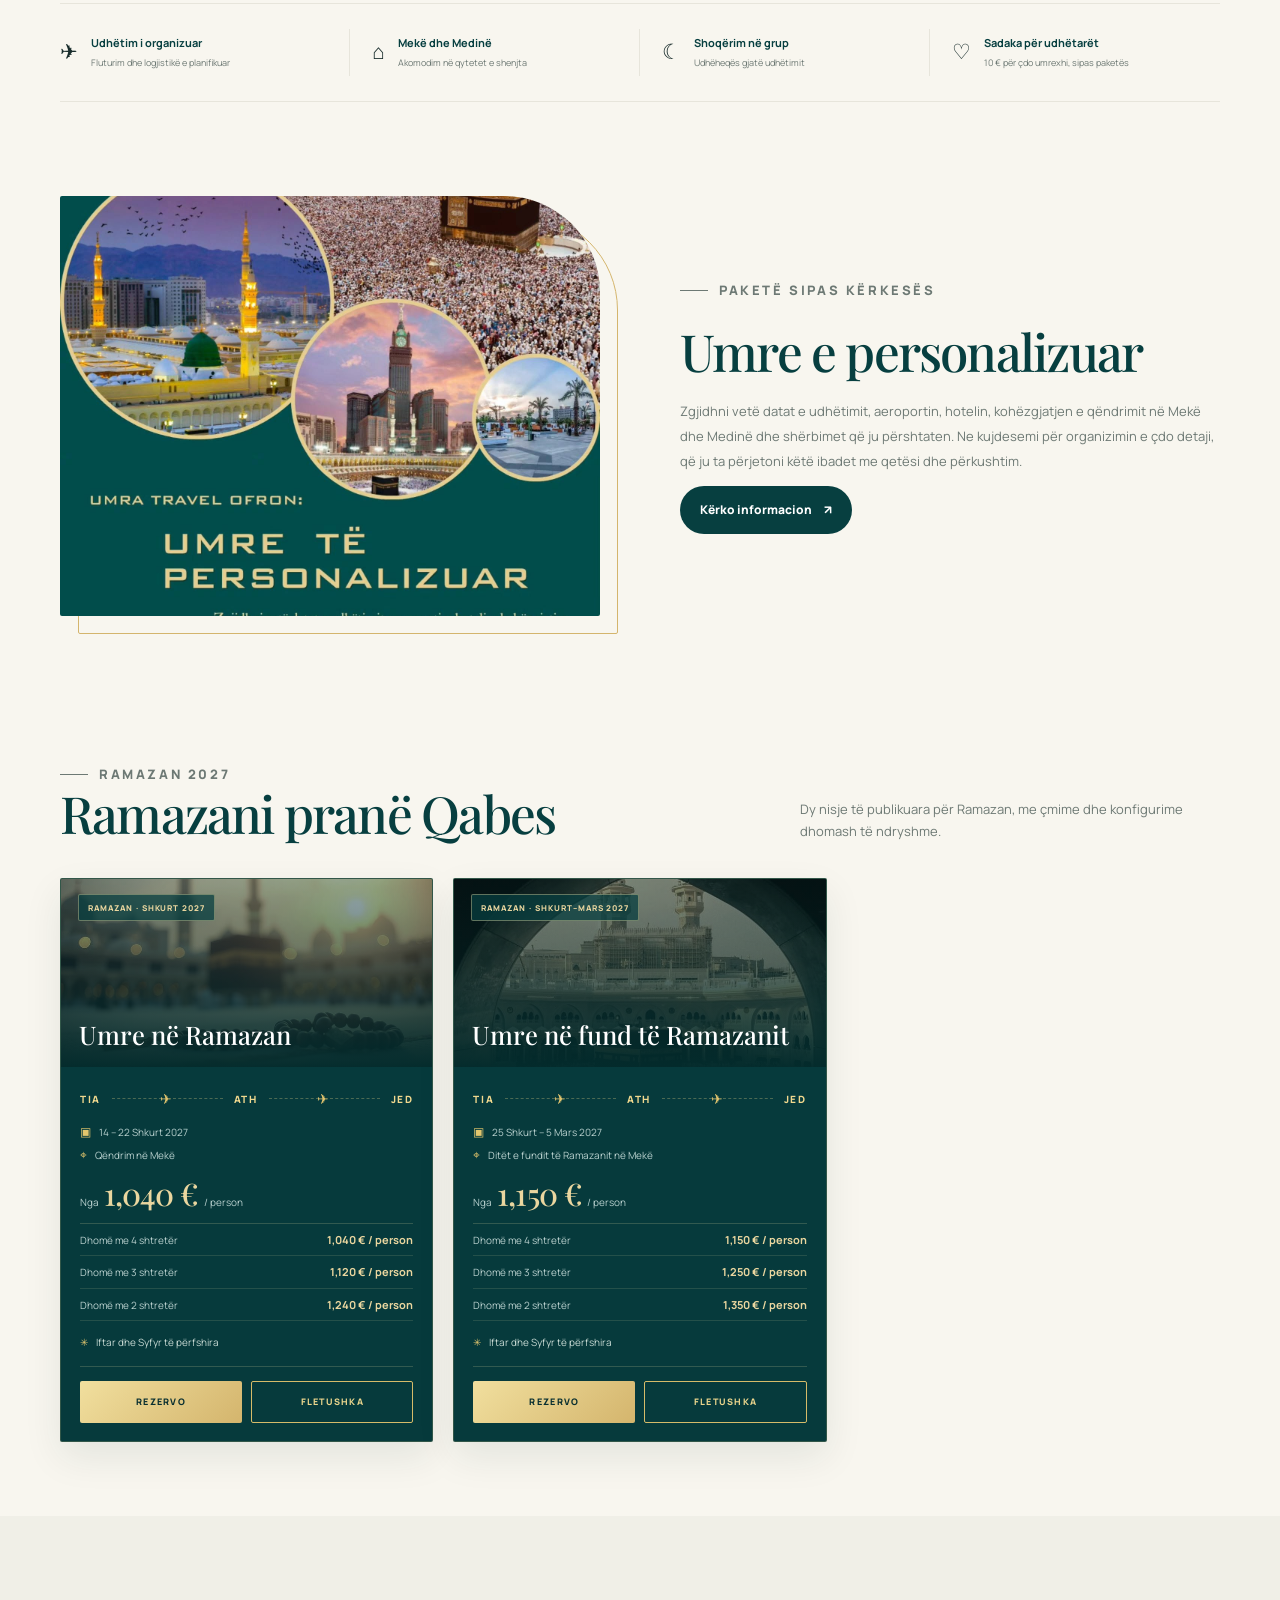
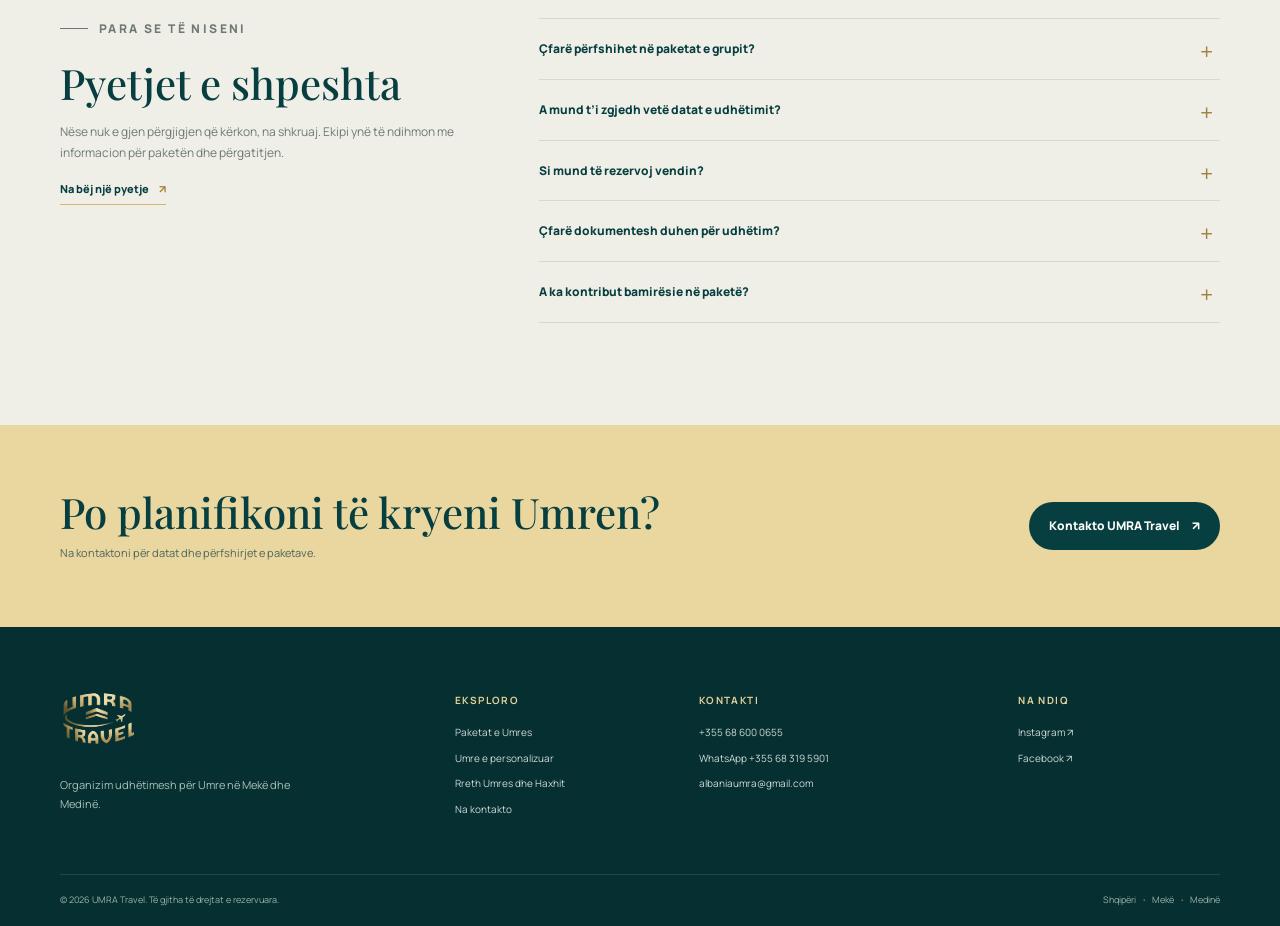
==== commit 3696cc68: "major updates" ====
--- a/index.html
+++ b/index.html
@@ -5,34 +5,36 @@
   <meta name="theme-color" content="#073f40">
   <meta name="description" content="UMRA Travel organizon udhëtime shpirtërore në Mekë dhe Medinë. Zbuloni paketat e Umres 2026–2027.">
   <title>UMRA Travel | Umra në Mekë dhe Medinë</title>
-  <link rel="icon" type="image/svg+xml" href="assets/images/umra-logo.svg">
+  <link rel="icon" type="image/jpeg" href="assets/images/umra-logo-source.jpg">
   <link rel="preconnect" href="https://fonts.googleapis.com"><link rel="preconnect" href="https://fonts.gstatic.com" crossorigin>
   <link href="https://fonts.googleapis.com/css2?family=DM+Sans:wght@400;500;600;700&family=Manrope:wght@400;500;600;700;800&family=Playfair+Display:ital,wght@0,500;0,600;0,700;1,500;1,600&display=swap" rel="stylesheet">
   <link rel="stylesheet" href="assets/css/site.css">
 </head>
 <body>
-  <header class="site-header" id="siteHeader"><div class="nav-shell">
+  <div class="contact-strip" aria-label="Kontaktet e UMRA Travel"><div class="contact-strip-inner wrap"><div class="contact-strip-phones"><a href="tel:+355686000655"><svg viewBox="0 0 24 24" aria-hidden="true"><path d="M7 3.5h2.7l1.2 4-1.8 1.4a14 14 0 0 0 6 6l1.4-1.8 4 1.2V17c0 1.7-1.4 3-3 3C10 20 4 14 4 6.5c0-1.7 1.3-3 3-3Z"/></svg><span>+355 68 600 0655</span></a><a href="tel:+355683195901"><svg viewBox="0 0 24 24" aria-hidden="true"><path d="M7 3.5h2.7l1.2 4-1.8 1.4a14 14 0 0 0 6 6l1.4-1.8 4 1.2V17c0 1.7-1.4 3-3 3C10 20 4 14 4 6.5c0-1.7 1.3-3 3-3Z"/></svg><span>+355 68 319 5901</span></a><a href="tel:+355692595638"><svg viewBox="0 0 24 24" aria-hidden="true"><path d="M7 3.5h2.7l1.2 4-1.8 1.4a14 14 0 0 0 6 6l1.4-1.8 4 1.2V17c0 1.7-1.4 3-3 3C10 20 4 14 4 6.5c0-1.7 1.3-3 3-3Z"/></svg><span>+355 69 259 5638</span></a></div><div class="contact-strip-social" aria-label="Rrjetet sociale"><a href="https://www.instagram.com/umratravel/" target="_blank" rel="noopener" aria-label="Instagram UMRA Travel"><svg viewBox="0 0 24 24" aria-hidden="true"><rect x="3.2" y="3.2" width="17.6" height="17.6" rx="5.2"/><circle cx="12" cy="12" r="4.1"/><circle class="social-dot" cx="17.7" cy="6.4" r="1"/></svg></a><a href="https://www.facebook.com/umratravelalbania/" target="_blank" rel="noopener" aria-label="Facebook UMRA Travel"><svg viewBox="0 0 24 24" aria-hidden="true"><path class="facebook-mark" d="M13.7 21v-7.8h2.6l.4-3h-3V8.3c0-.9.3-1.5 1.5-1.5h1.6V4.1c-.3 0-1.3-.1-2.5-.1-2.5 0-4.2 1.5-4.2 4.3v1.9H7.3v3h2.8V21z"/></svg></a></div></div></div><header class="site-header" id="siteHeader"><div class="nav-shell">
     <a class="brand" href="index.html" aria-label="UMRA Travel – faqja kryesore"><img src="assets/images/umra-logo.svg" alt="UMRA Travel"></a>
     <button class="menu-toggle" id="menuToggle" aria-label="Hap menunë" aria-expanded="false"><span></span><span></span></button>
-    <nav class="main-nav" id="mainNav" aria-label="Menuja kryesore"><a class="is-active" href="paketa.html">Paketa</a><a href="rreth-umres.html">Rreth Umres</a><a href="#pyetje">Pyetje të shpeshta</a><a href="kontakt.html">Kontakt</a><a class="nav-cta" href="paketa.html">Gjej udhëtimin <span>↗</span></a></nav>
+    <nav class="main-nav" id="mainNav" aria-label="Menuja kryesore"><a class="is-active" href="index.html">Kryefaqja</a><a href="paketa.html">Paketa</a><a href="personalizuar.html">Umre e personalizuar</a><a href="rreth-umres.html">Rreth Umres</a><a href="#pyetje">Pyetje të shpeshta</a><a href="kontakt.html">Kontakt</a><a class="nav-cta" href="paketa.html">Gjej udhëtimin <span>↗</span></a></nav>
   </div></header>
   <main>
-    <section class="hero hero-minimal" aria-label="Video e vendeve të shenjta">
-      <div class="hero-media"><video autoplay muted loop playsinline poster="assets/images/custom-umra-poster.jpg"><source src="assets/images/umra-banner.mp4" type="video/mp4"></video></div>
+    <section class="hero hero-minimal" aria-label="UMRA Travel · Umre në Mekë dhe Medinë">
+      <div class="hero-media"><img src="assets/images/hero-prayer-beads.jpg" alt="Tespihe para Qabes në Mekë" fetchpriority="high"></div>
+      <div class="hero-shade" aria-hidden="true"></div>
+      <div class="hero-content"><div class="hero-copy"><p class="eyebrow hero-brandline">UMRA TRAVEL <span>· MEKË &amp; MEDINË</span></p><h1>Nisu drejt Qabes,<br><em>me nijet për Umre.</em></h1><p class="hero-lede">Ne kujdesemi për organizimin, që ti t’i kushtohesh adhurimit.</p><div class="hero-actions"><a class="button" href="paketa.html">Shiko paketat <span>↗</span></a><a class="button button-outline" href="personalizuar.html">Planifiko Umren <span>↗</span></a></div></div></div>
     </section>
     <section class="section" id="paketat"><div class="wrap"><div class="section-head"><div><p class="eyebrow section-kicker">Paketat e Umres</p><h2>Nisjet e ardhshme</h2></div><div><p>Shikoni datat, çmimet dhe përfshirjet. Konfirmoni disponueshmërinë me agjencinë.</p><a class="text-link" href="paketa.html">Të gjitha paketat <span>↗</span></a></div></div><div class="package-grid" data-home-packages></div></div></section>
     <section class="section included-section"><div class="wrap"><div class="section-head"><div><p class="eyebrow section-kicker">Organizimi i udhëtimit</p><h2>Çfarë përfshihet</h2></div><p>Përfshirjet ndryshojnë sipas paketës. Kontrolloni hollësitë e nisjes që keni zgjedhur.</p></div><div class="included-grid"><article><b>✈</b><h3>Fluturimi</h3><p>Aegean Airlines · Tiranë – Athinë – Xhide, vajtje-ardhje.</p></article><article><b>⌑</b><h3>Bagazhi</h3><p>Valixhe 23 kg dhe çantë shpine 8 kg.</p></article><article><b>▤</b><h3>Viza</h3><p>Vizë 1-vjeçare për Arabinë Saudite, sipas paketës.</p></article><article><b>⌂</b><h3>Akomodimi</h3><p>Hotele në Mekë dhe Medinë; mëngjes në paketat standarde.</p></article><article><b>⇢</b><h3>Transporti</h3><p>Transferta lokale dhe treni ekspres Haramain Medinë–Mekë.</p></article><article><b>◉</b><h3>Zijaretet</h3><p>Vizita historike-fetare dhe shoqërim nga udhëheqësi i grupit.</p></article><article><b>◇</b><h3>Ihram &amp; Zemzem</h3><p>Pajisje dhe ujë Zemzem të përfshira në paketat e publikuara.</p></article><article><b>☾</b><h3>Ramazani</h3><p>Iftari dhe syfyri përfshihen në paketat përkatëse të Ramazanit.</p></article></div><p class="included-note">Në paketat ku është njoftuar, 10 € nga pagesa e çdo umrexhiu shkojnë për sadaka.</p></div></section>
     <section class="pilgrimage-call"><div class="wrap pilgrimage-call-inner"><div><p class="eyebrow">Umra · Mekë</p><h2>Mos e lër këtë <em>thirrje</em> të kalojë.</h2><p>Ndoshta përgjigjja e lutjeve të tua fillon me një hap drejt Shtëpisë së Tij.</p></div><a class="button" href="tel:+355686000655">Rezervo tani <span>+355 68 6000 655</span></a></div></section>
     <section class="manifesto"><div class="wrap manifesto-grid"><div><p class="eyebrow">Qëllimi i udhëtimit</p><h2>Umra është ibadet. Organizimi kërkon kujdes.</h2></div><div><p>UMRA Travel ndihmon me përgatitjen praktike për udhëtimin drejt Mekës dhe Medinës: vizën, fluturimin, akomodimin, transportin dhe shoqërimin sipas paketës. Udhëtari niset me nijetin e adhurimit dhe përgatitet për ritet e Umres.</p><a class="text-link" href="rreth-umres.html">Informacion për Umren dhe Haxhin <span>↗</span></a></div></div></section>
     <section class="section section-tight"><div class="wrap service-strip"><div class="service-item"><span class="service-icon">✈</span><div><strong>Udhëtim i organizuar</strong><small>Fluturim dhe logjistikë e planifikuar</small></div></div><div class="service-item"><span class="service-icon">⌂</span><div><strong>Mekë dhe Medinë</strong><small>Akomodim në qytetet e shenjta</small></div></div><div class="service-item"><span class="service-icon">☾</span><div><strong>Shoqërim në grup</strong><small>Udhëheqës gjatë udhëtimit</small></div></div><div class="service-item"><span class="service-icon">♡</span><div><strong>Sadaka për udhëtarët</strong><small>10 € për çdo umrexhi, sipas paketës</small></div></div></div></section>
-    <section class="section section-tight" style="padding-top:20px"><div class="wrap story-grid"><div class="story-image"><img src="assets/images/custom-umra-poster.jpg" alt="Pamje nga Meka dhe Medina në materialin e UMRA Travel" loading="lazy"></div><div class="story-copy"><p class="eyebrow section-kicker">Paketë sipas kërkesës</p><h2>Umre e personalizuar</h2><p>Zgjidhni datat, aeroportin e nisjes, hotelin, kohëzgjatjen e qëndrimit dhe shërbimet shtesë. UMRA Travel ndihmon me organizimin për individë dhe familje.</p><a class="button button-dark" href="rezervo.html?paketa=umre-e-personalizuar">Kërko informacion <span>↗</span></a></div></div></section>
+    <section class="section section-tight"  style="padding-top:20px"><div class="wrap story-grid"><div class="story-image"><img src="assets/images/custom-umra-poster.jpg" alt="Pamje nga Meka dhe Medina në materialin e UMRA Travel" loading="lazy"></div><div class="story-copy"><p class="eyebrow section-kicker">Paketë sipas kërkesës</p><h2>Umre e personalizuar</h2><p>Zgjidhni vetë datat e udhëtimit, aeroportin, hotelin, kohëzgjatjen e qëndrimit në Mekë dhe Medinë dhe shërbimet që ju përshtaten. Ne kujdesemi për organizimin e çdo detaji, që ju ta përjetoni këtë ibadet me qetësi dhe përkushtim.</p><a class="button button-dark" href="personalizuar.html">Kërko informacion <span>↗</span></a></div></div></section>
     <section class="section section-tight"><div class="wrap"><div class="section-head"><div><p class="eyebrow section-kicker">Ramazan 2027</p><h2>Ramazani pranë Qabes</h2></div><p>Dy nisje të publikuara për Ramazan, me çmime dhe konfigurime dhomash të ndryshme.</p></div><div class="package-grid" data-ramadan-packages></div></div></section>
     <section class="faq-section section" id="pyetje"><div class="wrap faq-layout"><div class="faq-side"><p class="eyebrow section-kicker">Para se të niseni</p><h2>Pyetjet e shpeshta</h2><p>Nëse nuk e gjen përgjigjen që kërkon, na shkruaj. Ekipi ynë të ndihmon me informacion për paketën dhe përgatitjen.</p><a class="text-link" href="kontakt.html">Na bëj një pyetje <span>↗</span></a></div>
       <div class="faq-list"><details class="faq-item"><summary>Çfarë përfshihet në paketat e grupit?</summary><p>Përmbajtja varet nga paketa. Paketat e publikuara përfshijnë shërbime si vizë, akomodim, transport lokal, tren ekspres dhe udhëheqës grupi. Hollësitë shfaqen te secila paketë dhe konfirmohen nga agjencia.</p></details><details class="faq-item"><summary>A mund t’i zgjedh vetë datat e udhëtimit?</summary><p>Po. Umra e personalizuar u mundëson individëve dhe familjeve të kërkojnë data, aeroport, hotel dhe kohëzgjatje sipas preferencës.</p></details><details class="faq-item"><summary>Si mund të rezervoj vendin?</summary><p>Zgjidh paketën dhe plotëso formularin e shkurtër. Kërkesa përgatitet në WhatsApp; ajo dërgohet vetëm pasi ta hapësh dhe ta konfirmosh mesazhin.</p></details><details class="faq-item"><summary>Çfarë dokumentesh duhen për udhëtim?</summary><p>Kërkesat mund të varen nga dokumentet dhe rregullat në fuqi. Na kontakto për udhëzimet e përditësuara për udhëtimin tënd.</p></details><details class="faq-item"><summary>A ka kontribut bamirësie në paketë?</summary><p>Në paketat për të cilat është publikuar ky informacion, 10 € nga pagesa e çdo udhëtari shkojnë për sadaka. Konfirmoje këtë hollësi me ekipin gjatë rezervimit.</p></details></div>
     </div></section>
     <section class="cta-band"><div class="wrap cta-band-inner"><div><h2>Po planifikoni të kryeni Umren?</h2><p>Na kontaktoni për datat dhe përfshirjet e paketave.</p></div><a class="button button-dark" href="kontakt.html">Kontakto UMRA Travel <span>↗</span></a></div></section>
   </main>
-  <footer class="site-footer"><div class="footer-main wrap"><div class="footer-brand"><a class="brand footer-brand-link" href="index.html"><img src="assets/images/umra-logo.svg" alt="UMRA Travel"></a><p>Organizim udhëtimesh për Umre në Mekë dhe Medinë.</p></div><div><h3>Eksploro</h3><a href="paketa.html">Paketat e Umres</a><a href="rreth-umres.html">Rreth Umres dhe Haxhit</a><a href="kontakt.html">Na kontakto</a></div><div><h3>Kontakti</h3><a href="tel:+355686000655">+355 68 600 0655</a><a href="https://wa.me/355683195901">WhatsApp +355 68 319 5901</a><a href="mailto:albaniaumra@gmail.com">albaniaumra@gmail.com</a></div><div><h3>Na ndiq</h3><a href="https://www.instagram.com/umratravel/" target="_blank" rel="noopener">Instagram ↗</a><a href="https://www.facebook.com/umratravelalbania/" target="_blank" rel="noopener">Facebook ↗</a></div></div><div class="footer-bottom wrap"><span>© 2026 UMRA Travel. Të gjitha të drejtat e rezervuara.</span><span>Shqipëri <b>·</b> Mekë <b>·</b> Medinë</span></div></footer>
-  <a class="floating-wa" href="https://wa.me/355683195901" aria-label="Na shkruaj në WhatsApp" target="_blank" rel="noopener"><span>✳</span><small>Pyet në WhatsApp</small></a>
+  <footer class="site-footer"><div class="footer-main wrap"><div class="footer-brand"><a class="brand footer-brand-link" href="index.html"><img src="assets/images/umra-logo.svg" alt="UMRA Travel"></a><p>Organizim udhëtimesh për Umre në Mekë dhe Medinë.</p></div><div><h3>Eksploro</h3><a href="paketa.html">Paketat e Umres</a><a href="personalizuar.html">Umre e personalizuar</a><a href="rreth-umres.html">Rreth Umres dhe Haxhit</a><a href="kontakt.html">Na kontakto</a></div><div><h3>Kontakti</h3><a href="tel:+355686000655">+355 68 600 0655</a><a href="https://wa.me/355683195901">WhatsApp +355 68 319 5901</a><a href="mailto:albaniaumra@gmail.com">albaniaumra@gmail.com</a></div><div><h3>Na ndiq</h3><a href="https://www.instagram.com/umratravel/" target="_blank" rel="noopener">Instagram ↗</a><a href="https://www.facebook.com/umratravelalbania/" target="_blank" rel="noopener">Facebook ↗</a></div></div><div class="footer-bottom wrap"><span>© 2026 UMRA Travel. Të gjitha të drejtat e rezervuara.</span><span>Shqipëri <b>·</b> Mekë <b>·</b> Medinë</span></div></footer>
+  
   <script src="assets/js/site-data.js" defer></script><script src="assets/js/static-site.js" defer></script><script src="assets/js/site.js" defer></script>
 </body></html>
--- a/assets/css/site.css
+++ b/assets/css/site.css
@@ -3,11 +3,11 @@
 .site-header{position:sticky;top:0;z-index:40;background:var(--petrol);color:white;transition:box-shadow .25s}.site-header.has-shadow{box-shadow:0 8px 24px #042d3040}.nav-shell{height:78px;width:min(1240px,calc(100% - 48px));margin:auto;display:flex;align-items:center;justify-content:space-between;gap:26px}.brand{display:flex;align-items:center;gap:11px;min-width:212px}.brand img{width:54px;height:54px;object-fit:contain}.brand-copy{display:flex;flex-direction:column;line-height:1.1}.brand-copy strong{font-size:18px;letter-spacing:.14em;font-weight:800}.brand-copy i{color:var(--gold-light);font-style:normal}.brand-copy small{margin-top:6px;color:#d8d4c3;font-size:8px;letter-spacing:.14em;text-transform:uppercase}.main-nav{display:flex;align-items:center;gap:30px}.main-nav>a:not(.nav-cta){position:relative;font-size:12px;font-weight:600;color:#e0e8e3;transition:color .2s}.main-nav>a:not(.nav-cta):after{content:"";position:absolute;bottom:-8px;left:0;width:100%;height:1px;background:var(--gold);transform:scaleX(0);transform-origin:left;transition:transform .2s}.main-nav>a:hover,.main-nav>a.is-active{color:var(--gold-light)}.main-nav>a:hover:after,.main-nav>a.is-active:after{transform:scaleX(1)}.nav-cta,.button{display:inline-flex;align-items:center;justify-content:center;gap:12px;border:0;border-radius:999px;background:var(--gold-light);color:var(--petrol-deep);padding:14px 20px;font-size:12px;font-weight:800;transition:transform .2s,background .2s,box-shadow .2s}.nav-cta{padding:12px 17px;font-size:11px}.nav-cta:hover,.button:hover{transform:translateY(-2px);background:#f1dfaf;box-shadow:0 10px 25px #061c1c24}.button-dark{background:var(--petrol);color:white}.button-dark:hover{background:#0b5354}.button-outline{border:1px solid #ffffff78;background:transparent;color:white}.button-outline:hover{background:#ffffff18}.button-light{border:1px solid var(--line);background:white;color:var(--petrol)}.button-small{padding:11px 15px;font-size:11px}.menu-toggle{display:none;background:none;border:0;padding:10px}.menu-toggle span{display:block;width:23px;height:2px;margin:5px;background:white;border-radius:2px;transition:.2s}
 .hero{position:relative;isolation:isolate;min-height:min(740px,calc(100svh - 112px));display:flex;align-items:center;overflow:hidden;background:var(--petrol-deep);color:white}.hero-media,.hero-shade{position:absolute;inset:0;z-index:-1}.hero-media img,.hero-media video{width:100%;height:100%;object-fit:cover;object-position:center 42%;filter:saturate(.82)}.hero-shade{background:linear-gradient(90deg,rgba(3,35,36,.91) 0%,rgba(3,42,42,.79) 39%,rgba(4,39,40,.32) 73%,rgba(4,32,34,.15) 100%),linear-gradient(0deg,rgba(3,37,39,.47),transparent 50%)}.hero-content{width:min(1160px,calc(100% - 48px));margin:0 auto;padding:98px 0 124px;position:relative}.hero-copy{max-width:635px}.eyebrow{display:flex;align-items:center;gap:11px;margin:0 0 20px;color:#dfc884;font-size:10px;font-weight:800;letter-spacing:.2em;text-transform:uppercase}.eyebrow:before{content:"";width:28px;height:1px;background:currentColor}.hero h1,.page-hero h1{font-family:var(--serif);font-weight:500;letter-spacing:-.045em;line-height:1.06}.hero h1{max-width:660px;margin:0 0 22px;font-size:clamp(45px,6.7vw,83px)}.hero h1 em{color:var(--gold-light);font-weight:500}.hero-lede{max-width:500px;color:#e2e9e4;font-size:15px;line-height:1.8}.hero-actions{display:flex;flex-wrap:wrap;align-items:center;gap:12px;margin:30px 0 44px}.hero-note{display:flex;align-items:center;gap:13px;color:#e0e6e1;font-size:11px}.hero-note i{font-style:normal;color:var(--gold-light);font-size:17px}.hero-foot{position:absolute;left:0;right:0;bottom:0;display:flex;align-items:center;justify-content:space-between;border-top:1px solid #ffffff32;padding:18px 0;color:#e4e9e4;font-size:10px;letter-spacing:.1em;text-transform:uppercase}.hero-foot span+span{display:flex;gap:22px}.hero-foot b{color:var(--gold)}.hero-stamp{position:absolute;right:8%;bottom:17%;width:134px;height:134px;border:1px solid #e8d39880;border-radius:50%;display:grid;place-items:center;color:var(--gold-light);text-align:center;font-size:9px;letter-spacing:.15em;text-transform:uppercase;transform:rotate(-12deg)}.hero-stamp:before{content:"✳";position:absolute;font-size:30px;opacity:.32}.hero-stamp span{max-width:75px;line-height:1.7}
 .section{padding:102px 0}.section-tight{padding:74px 0}.section-kicker{color:#8d7540}.section-head{display:flex;justify-content:space-between;align-items:end;gap:30px;margin-bottom:36px}.section-head h2,.story-copy h2,.quote-card h2,.contact-intro h1,.page-hero h1,.booking-heading h1{margin:0;color:var(--petrol);font:500 clamp(34px,4vw,54px)/1.11 var(--serif);letter-spacing:-.035em}.section-head p{max-width:420px;margin:0;color:var(--muted);font-size:13px}.text-link{display:inline-flex;align-items:center;gap:10px;color:var(--petrol);font-weight:800;font-size:11px;border-bottom:1px solid var(--gold);padding:0 0 6px;white-space:nowrap}.text-link span{color:#a5853d;transition:transform .2s}.text-link:hover span{transform:translate(3px,-3px)}.package-grid{display:grid;grid-template-columns:repeat(3,minmax(0,1fr));gap:20px}.package-card{overflow:hidden;border:1px solid #e8e6dc;border-radius:18px;background:var(--paper);box-shadow:0 8px 27px #0a38350a;transition:transform .25s,box-shadow .25s}.package-card:hover{transform:translateY(-6px);box-shadow:var(--shadow)}.package-image{height:220px;display:block;position:relative;overflow:hidden;background:#d4d4c9}.package-image:after{content:"";position:absolute;inset:45% 0 0;background:linear-gradient(0deg,#001e1de0,transparent)}.package-image img{width:100%;height:100%;object-fit:cover;transition:transform .5s}.package-card:hover .package-image img{transform:scale(1.045)}.package-tag{position:absolute;z-index:1;left:16px;top:16px;border:1px solid #ffffff70;background:#f7f6eeeb;border-radius:999px;padding:7px 11px;color:var(--petrol);font-size:9px;font-weight:800;letter-spacing:.06em}.package-card-content{padding:21px 21px 19px}.small-eyebrow{margin:0 0 8px;font-size:9px;letter-spacing:.13em}.package-card h3{margin:0;color:var(--petrol);font:600 23px/1.2 var(--serif)}.package-summary{min-height:46px;margin:10px 0 18px;color:var(--muted);font-size:11px;line-height:1.7}.package-card-bottom{display:flex;justify-content:space-between;align-items:end;gap:12px;border-top:1px solid var(--line);padding-top:14px}.price-lockup{display:flex;align-items:baseline;gap:5px;color:var(--muted);font-size:9px}.price-lockup strong{color:var(--petrol);font-size:18px}.package-card-bottom .text-link{font-size:10px}
-.manifesto{position:relative;overflow:hidden;background:var(--petrol);color:white;padding:82px 0}.manifesto:after{content:"۞";position:absolute;right:-20px;top:-118px;color:#ffffff08;font-size:390px;line-height:1;pointer-events:none}.manifesto-grid{position:relative;z-index:1;display:grid;grid-template-columns:1fr 1.12fr;align-items:center;gap:80px}.manifesto .eyebrow{color:var(--gold-light)}.manifesto h2{margin:0;color:white;font:500 clamp(32px,4vw,48px)/1.17 var(--serif);letter-spacing:-.035em}.manifesto h2 em{color:var(--gold-light);font-weight:500}.manifesto p{max-width:520px;margin:0 0 22px;color:#d1dfd8;font-size:13px;line-height:1.9}.manifesto .text-link{color:#fff;border-color:#d9c27f}.manifesto-points{display:grid;grid-template-columns:1fr 1fr;gap:13px}.manifesto-point{display:flex;align-items:center;gap:12px;padding:15px 14px;border:1px solid #ffffff23;border-radius:12px;color:#eff3ee;font-size:11px}.manifesto-point span{color:var(--gold-light);font-size:17px}.story-grid{display:grid;grid-template-columns:1fr 1fr;gap:80px;align-items:center}.story-image{position:relative;min-height:420px}.story-image img{position:absolute;inset:0;width:100%;height:100%;object-fit:cover;border-radius:2px 96px 2px 2px}.story-image:after{content:"";position:absolute;inset:18px -18px -18px 18px;border:1px solid var(--gold);border-radius:2px 96px 2px 2px;z-index:-1}.story-copy h2{margin-bottom:20px}.story-copy>p{color:var(--muted);font-size:13px;line-height:1.9}.story-quote{margin:25px 0;padding:17px 20px;border-left:2px solid var(--gold);background:#f1eee3;color:var(--petrol);font:italic 19px/1.5 var(--serif)}.story-quote small{display:block;margin-top:7px;color:#857c68;font:700 9px var(--sans);letter-spacing:.1em;text-transform:uppercase}.service-strip{display:grid;grid-template-columns:repeat(4,1fr);border-block:1px solid var(--line);padding:25px 0}.service-item{display:flex;gap:13px;padding:5px 22px;border-right:1px solid var(--line)}.service-item:first-child{padding-left:0}.service-item:last-child{border:0}.service-icon{font-size:21px}.service-item strong{display:block;color:var(--petrol);font-size:11px}.service-item small{display:block;margin-top:4px;color:var(--muted);font-size:9px}
+.manifesto{position:relative;overflow:hidden;background:var(--petrol);color:white;padding:82px 0}.manifesto:after{content:none;position:absolute;right:-20px;top:-118px;color:#ffffff08;font-size:390px;line-height:1;pointer-events:none}.manifesto-grid{position:relative;z-index:1;display:grid;grid-template-columns:1fr 1.12fr;align-items:center;gap:80px}.manifesto .eyebrow{color:var(--gold-light)}.manifesto h2{margin:0;color:white;font:500 clamp(32px,4vw,48px)/1.17 var(--serif);letter-spacing:-.035em}.manifesto h2 em{color:var(--gold-light);font-weight:500}.manifesto p{max-width:520px;margin:0 0 22px;color:#d1dfd8;font-size:13px;line-height:1.9}.manifesto .text-link{color:#fff;border-color:#d9c27f}.manifesto-points{display:grid;grid-template-columns:1fr 1fr;gap:13px}.manifesto-point{display:flex;align-items:center;gap:12px;padding:15px 14px;border:1px solid #ffffff23;border-radius:12px;color:#eff3ee;font-size:11px}.manifesto-point span{color:var(--gold-light);font-size:17px}.story-grid{display:grid;grid-template-columns:1fr 1fr;gap:80px;align-items:center}.story-image{position:relative;min-height:420px}.story-image img{position:absolute;inset:0;width:100%;height:100%;object-fit:cover;border-radius:2px 96px 2px 2px}.story-image:after{content:"";position:absolute;inset:18px -18px -18px 18px;border:1px solid var(--gold);border-radius:2px 96px 2px 2px;z-index:-1}.story-copy h2{margin-bottom:20px}.story-copy>p{color:var(--muted);font-size:13px;line-height:1.9}.story-quote{margin:25px 0;padding:17px 20px;border-left:2px solid var(--gold);background:#f1eee3;color:var(--petrol);font:italic 19px/1.5 var(--serif)}.story-quote small{display:block;margin-top:7px;color:#857c68;font:700 9px var(--sans);letter-spacing:.1em;text-transform:uppercase}.service-strip{display:grid;grid-template-columns:repeat(4,1fr);border-block:1px solid var(--line);padding:25px 0}.service-item{display:flex;gap:13px;padding:5px 22px;border-right:1px solid var(--line)}.service-item:first-child{padding-left:0}.service-item:last-child{border:0}.service-icon{font-size:21px}.service-item strong{display:block;color:var(--petrol);font-size:11px}.service-item small{display:block;margin-top:4px;color:var(--muted);font-size:9px}
 .faq-section{background:#f0efe7}.faq-layout{display:grid;grid-template-columns:.75fr 1.25fr;gap:70px}.faq-side h2{margin:0 0 14px;color:var(--petrol);font:500 42px/1.12 var(--serif)}.faq-side p{color:var(--muted);font-size:12px;line-height:1.8}.faq-list{border-top:1px solid #d9d8cf}.faq-item{border-bottom:1px solid #d9d8cf}.faq-item summary{position:relative;list-style:none;cursor:pointer;padding:20px 38px 20px 0;color:var(--petrol);font-size:12px;font-weight:800}.faq-item summary::-webkit-details-marker{display:none}.faq-item summary:after{content:"+";position:absolute;right:7px;top:14px;color:#9d8243;font-size:23px;font-weight:400}.faq-item[open] summary:after{content:"−"}.faq-item p{max-width:650px;margin:0;padding:0 24px 20px 0;color:var(--muted);font-size:11px;line-height:1.9}
 .cta-band{padding:64px 0;background:var(--gold-light)}.cta-band-inner{display:flex;align-items:center;justify-content:space-between;gap:25px}.cta-band h2{max-width:650px;margin:0;color:var(--petrol);font:500 clamp(27px,3.3vw,42px)/1.13 var(--serif)}.cta-band p{margin:8px 0 0;color:#4c6659;font-size:11px}.site-footer{background:#052f31;color:#e4ebe5}.footer-main{display:grid;grid-template-columns:1.4fr .8fr 1.1fr .8fr;gap:42px;padding-top:60px;padding-bottom:48px}.footer-brand-link{min-width:unset}.footer-brand p{max-width:260px;margin:14px 0 0;color:#aebfba;font-size:11px;line-height:1.8}.footer-main h3{margin:5px 0 16px;color:#e5d198;font-size:10px;letter-spacing:.14em;text-transform:uppercase}.footer-main>div:not(.footer-brand) a{display:block;margin:9px 0;color:#cfdbd5;font-size:10px}.footer-main a:hover{color:#fff}.footer-main .admin-link{margin-top:24px!important;color:#849c94!important;font-size:9px!important}.footer-bottom{display:flex;justify-content:space-between;gap:20px;border-top:1px solid #ffffff1d;padding:18px 0;color:#9db1a9;font-size:9px}.footer-bottom b{padding:0 5px;color:var(--gold)}.floating-wa{position:fixed;z-index:32;right:22px;bottom:22px;display:flex;align-items:center;gap:9px;padding:12px 16px;border:1px solid #ffffff;background:#fffefa;color:var(--petrol);border-radius:99px;box-shadow:0 12px 35px #073f4030;font-weight:800}.floating-wa span{display:grid;place-items:center;width:24px;height:24px;border-radius:50%;background:#d8eadd;color:#37774a;font-size:16px}.floating-wa small{font-size:10px}
-.page-hero{position:relative;overflow:hidden;background:var(--petrol);color:white;padding:90px 0 80px}.page-hero:after{content:"۞";position:absolute;right:-32px;top:-105px;color:#ffffff09;font-size:360px;line-height:1}.page-hero .wrap{position:relative;z-index:1}.page-hero .eyebrow{color:var(--gold-light)}.page-hero h1{max-width:770px;color:white;font-size:clamp(40px,5.5vw,68px)}.page-hero p{max-width:600px;margin:18px 0 0;color:#d0ded7;font-size:13px;line-height:1.85}.page-hero.compact{padding:73px 0 64px}.page-hero.compact h1{font-size:clamp(36px,4.6vw,57px)}.page-hero .hero-actions{margin-bottom:0}.package-listing{padding:60px 0 100px}.package-listing .package-grid{row-gap:24px}.package-note{margin:24px 0 0;padding:17px 20px;border:1px solid #e4ddc7;background:#f4f0e4;border-radius:12px;color:#65736b;font-size:10px;line-height:1.8}.detail-top{display:grid;grid-template-columns:1.1fr .9fr;gap:52px;align-items:start}.detail-image{height:440px;overflow:hidden;border-radius:2px 90px 2px 2px;box-shadow:var(--shadow)}.detail-image img{width:100%;height:100%;object-fit:cover}.detail-copy h2{margin:0 0 15px;color:var(--petrol);font:500 43px/1.13 var(--serif)}.detail-copy>p{color:var(--muted);font-size:13px;line-height:1.9}.detail-price{margin:24px 0;padding:20px 0;border-block:1px solid var(--line)}.detail-price small{display:block;color:var(--muted);font-size:9px;text-transform:uppercase;letter-spacing:.1em}.detail-price strong{display:block;margin-top:2px;color:var(--petrol);font:500 32px var(--serif)}.feature-list{display:grid;grid-template-columns:1fr 1fr;gap:12px;margin:22px 0 28px;padding:0;list-style:none}.feature-list li{display:flex;gap:9px;align-items:start;color:#4a6259;font-size:11px;line-height:1.65}.feature-list li:before{content:"✓";display:grid;place-items:center;flex:none;width:18px;height:18px;border-radius:50%;background:#e8e4d4;color:#8a7139;font-size:10px;font-weight:800}.detail-actions{display:flex;gap:10px;flex-wrap:wrap}.price-table{width:100%;margin:25px 0;border-collapse:collapse;font-size:11px}.price-table td{padding:11px 12px;border-bottom:1px solid var(--line)}.price-table td:last-child{text-align:right;color:var(--petrol);font-weight:800}
-.pilgrimage-grid{display:grid;grid-template-columns:1fr 1fr;gap:28px}.pilgrimage-card{padding:32px;background:white;border:1px solid var(--line);border-radius:var(--radius);box-shadow:0 10px 32px #062e300c}.pilgrimage-card .icon{font-size:29px}.pilgrimage-card h2{margin:10px 0;color:var(--petrol);font:500 30px var(--serif)}.pilgrimage-card p{color:var(--muted);font-size:12px;line-height:1.9}.verse-panel{position:relative;margin-top:70px;padding:48px 56px;border-radius:4px 70px 4px 4px;background:var(--petrol);color:white;overflow:hidden}.verse-panel:after{content:"۞";position:absolute;right:-10px;top:-68px;color:#ffffff0a;font-size:240px}.verse-panel>*{position:relative;z-index:1}.verse-arabic{margin:0 0 19px;color:var(--gold-light);font-size:clamp(25px,4vw,39px);line-height:1.8;text-align:right;direction:rtl}.verse-translation{max-width:720px;margin:0;color:#fff;font:italic 23px/1.5 var(--serif)}.verse-source{margin:16px 0 0;color:#c0d0c8;font-size:10px}.verse-source a{color:var(--gold-light);text-decoration:underline;text-underline-offset:3px}.steps{display:grid;grid-template-columns:repeat(4,1fr);gap:16px;margin-top:36px}.step-card{padding:22px 18px;border-top:2px solid var(--gold);background:white}.step-card b{color:#9c8042;font-size:10px;letter-spacing:.12em}.step-card h3{margin:9px 0 6px;color:var(--petrol);font:600 17px var(--serif)}.step-card p{margin:0;color:var(--muted);font-size:10px;line-height:1.8}.disclaimer{margin-top:22px;color:#7d8178;font-size:10px}
+.page-hero{position:relative;overflow:hidden;background:var(--petrol);color:white;padding:90px 0 80px}.page-hero:after{content:none;position:absolute;right:-32px;top:-105px;color:#ffffff09;font-size:360px;line-height:1}.page-hero .wrap{position:relative;z-index:1}.page-hero .eyebrow{color:var(--gold-light)}.page-hero h1{max-width:770px;color:white;font-size:clamp(40px,5.5vw,68px)}.page-hero p{max-width:600px;margin:18px 0 0;color:#d0ded7;font-size:13px;line-height:1.85}.page-hero.compact{padding:73px 0 64px}.page-hero.compact h1{font-size:clamp(36px,4.6vw,57px)}.page-hero .hero-actions{margin-bottom:0}.package-listing{padding:60px 0 100px}.package-listing .package-grid{row-gap:24px}.package-note{margin:24px 0 0;padding:17px 20px;border:1px solid #e4ddc7;background:#f4f0e4;border-radius:12px;color:#65736b;font-size:10px;line-height:1.8}.detail-top{display:grid;grid-template-columns:1.1fr .9fr;gap:52px;align-items:start}.detail-image{height:440px;overflow:hidden;border-radius:2px 90px 2px 2px;box-shadow:var(--shadow)}.detail-image img{width:100%;height:100%;object-fit:cover}.detail-copy h2{margin:0 0 15px;color:var(--petrol);font:500 43px/1.13 var(--serif)}.detail-copy>p{color:var(--muted);font-size:13px;line-height:1.9}.detail-price{margin:24px 0;padding:20px 0;border-block:1px solid var(--line)}.detail-price small{display:block;color:var(--muted);font-size:9px;text-transform:uppercase;letter-spacing:.1em}.detail-price strong{display:block;margin-top:2px;color:var(--petrol);font:500 32px var(--serif)}.feature-list{display:grid;grid-template-columns:1fr 1fr;gap:12px;margin:22px 0 28px;padding:0;list-style:none}.feature-list li{display:flex;gap:9px;align-items:start;color:#4a6259;font-size:11px;line-height:1.65}.feature-list li:before{content:"✓";display:grid;place-items:center;flex:none;width:18px;height:18px;border-radius:50%;background:#e8e4d4;color:#8a7139;font-size:10px;font-weight:800}.detail-actions{display:flex;gap:10px;flex-wrap:wrap}.price-table{width:100%;margin:25px 0;border-collapse:collapse;font-size:11px}.price-table td{padding:11px 12px;border-bottom:1px solid var(--line)}.price-table td:last-child{text-align:right;color:var(--petrol);font-weight:800}
+.pilgrimage-grid{display:grid;grid-template-columns:1fr 1fr;gap:28px}.pilgrimage-card{padding:32px;background:white;border:1px solid var(--line);border-radius:var(--radius);box-shadow:0 10px 32px #062e300c}.pilgrimage-card .icon{font-size:29px}.pilgrimage-card h2{margin:10px 0;color:var(--petrol);font:500 30px var(--serif)}.pilgrimage-card p{color:var(--muted);font-size:12px;line-height:1.9}.verse-panel{position:relative;margin-top:70px;padding:48px 56px;border-radius:4px 70px 4px 4px;background:var(--petrol);color:white;overflow:hidden}.verse-panel:after{content:none;position:absolute;right:-10px;top:-68px;color:#ffffff0a;font-size:240px}.verse-panel>*{position:relative;z-index:1}.verse-arabic{margin:0 0 19px;color:var(--gold-light);font-size:clamp(25px,4vw,39px);line-height:1.8;text-align:right;direction:rtl}.verse-translation{max-width:720px;margin:0;color:#fff;font:italic 23px/1.5 var(--serif)}.verse-source{margin:16px 0 0;color:#c0d0c8;font-size:10px}.verse-source a{color:var(--gold-light);text-decoration:underline;text-underline-offset:3px}.steps{display:grid;grid-template-columns:repeat(4,1fr);gap:16px;margin-top:36px}.step-card{padding:22px 18px;border-top:2px solid var(--gold);background:white}.step-card b{color:#9c8042;font-size:10px;letter-spacing:.12em}.step-card h3{margin:9px 0 6px;color:var(--petrol);font:600 17px var(--serif)}.step-card p{margin:0;color:var(--muted);font-size:10px;line-height:1.8}.disclaimer{margin-top:22px;color:#7d8178;font-size:10px}
 .contact-layout{display:grid;grid-template-columns:.84fr 1.16fr;gap:70px}.contact-intro h1{margin:0 0 19px;font-size:clamp(38px,4.5vw,58px)}.contact-intro>p{max-width:410px;color:var(--muted);font-size:12px;line-height:1.9}.contact-links{display:grid;gap:12px;margin-top:26px}.contact-link{display:flex;gap:14px;align-items:center;padding:14px 16px;border:1px solid var(--line);background:#fffefa;border-radius:12px}.contact-link>span:first-child{display:grid;place-items:center;width:37px;height:37px;border-radius:50%;background:#e9e5d4;color:var(--petrol);font-size:17px}.contact-link strong{display:block;color:var(--petrol);font-size:11px}.contact-link small{display:block;margin-top:3px;color:var(--muted);font-size:10px}.form-card{padding:32px;border:1px solid #e6e3d9;border-radius:18px;background:#fffefa;box-shadow:0 10px 38px #042e300a}.form-card h2{margin:0 0 6px;color:var(--petrol);font:500 27px var(--serif)}.form-card>p{margin:0 0 21px;color:var(--muted);font-size:10px}.form-grid{display:grid;grid-template-columns:1fr 1fr;gap:15px}.form-field{display:flex;flex-direction:column;gap:6px}.form-field.full{grid-column:1/-1}.form-field label{color:#49635a;font-size:9px;font-weight:800;letter-spacing:.04em}.form-field input,.form-field textarea,.form-field select{width:100%;border:1px solid #deded5;border-radius:8px;background:#fff;padding:12px 13px;color:var(--ink);font-size:11px;outline:none;transition:border-color .2s,box-shadow .2s}.form-field input:focus,.form-field textarea:focus,.form-field select:focus{border-color:#9c8a59;box-shadow:0 0 0 3px #d4b56d27}.form-field textarea{min-height:106px;resize:vertical}.form-submit{width:100%;margin-top:17px}.form-note{margin:11px 0 0!important;color:#83877f!important;font-size:9px!important;line-height:1.7}.feedback{margin:0 0 16px;padding:12px 14px;border-radius:8px;background:#f5e9c8;color:#4a5145;font-size:11px}.booking-wrap{padding:68px 0 100px}.booking-layout{display:grid;grid-template-columns:.75fr 1.25fr;gap:48px;align-items:start}.booking-summary{position:sticky;top:105px;padding:25px;background:var(--petrol);border-radius:4px 62px 4px 4px;color:white}.booking-summary img{width:100%;height:180px;object-fit:cover;border-radius:2px 44px 2px 2px}.booking-summary h2{margin:17px 0 4px;color:white;font:500 27px var(--serif)}.booking-summary .date{color:var(--gold-light);font-size:10px;font-weight:700}.booking-summary p{color:#d2ded7;font-size:10px;line-height:1.8}.booking-summary strong{color:#fff}.booking-form h2{margin:0 0 7px;color:var(--petrol);font:500 30px var(--serif)}.booking-form>p{margin:0 0 21px;color:var(--muted);font-size:11px}.booking-heading{padding:66px 0 58px;background:var(--petrol);color:white}.booking-heading .eyebrow{color:var(--gold-light)}.booking-heading h1{color:white}.booking-heading p{margin:11px 0 0;color:#d1ddd6;font-size:11px}.success-panel{padding:24px;border:1px solid #c9dbc9;background:#edf4ec;border-radius:10px;color:#33543f;font-size:12px;line-height:1.8}.success-panel a{font-weight:800;text-decoration:underline;text-underline-offset:3px}
 .admin-body{min-height:100vh;background:#f1f0e9}.admin-top{display:flex;align-items:center;justify-content:space-between;padding:23px 5%;background:var(--petrol);color:white}.admin-top .brand{min-width:unset}.admin-top a.exit{font-size:11px;color:#e6d39d}.admin-wrap{width:min(1120px,calc(100% - 36px));margin:40px auto}.admin-heading{display:flex;justify-content:space-between;align-items:center;gap:25px;margin-bottom:25px}.admin-heading h1{margin:0;color:var(--petrol);font:500 38px var(--serif)}.admin-heading p{margin:4px 0;color:var(--muted);font-size:11px}.admin-grid{display:grid;grid-template-columns:1.15fr .85fr;gap:22px;align-items:start}.admin-panel{padding:23px;border:1px solid #e1dfd5;background:white;border-radius:14px}.admin-panel h2{margin:0 0 18px;color:var(--petrol);font:500 24px var(--serif)}.admin-table{width:100%;border-collapse:collapse;font-size:10px}.admin-table th,.admin-table td{padding:11px 8px;text-align:left;border-bottom:1px solid #edede7;vertical-align:middle}.admin-table th{color:#75817b;font-size:8px;letter-spacing:.1em;text-transform:uppercase}.admin-table td strong{display:block;color:var(--petrol);font-size:10px}.admin-table td small{color:var(--muted)}.admin-table .row-actions{white-space:nowrap}.admin-table .row-actions a{display:inline-block;margin-right:9px;color:#80672f;font-weight:800}.admin-table .row-actions button{padding:0;border:0;background:none;color:#a25549;font:800 10px var(--sans)}.admin-form .form-grid{gap:13px}.admin-form .form-field label{font-size:9px}.admin-form .form-field input,.admin-form .form-field textarea,.admin-form .form-field select{font-size:10px}.admin-form textarea{min-height:85px}.admin-form .current-image{display:flex;align-items:center;gap:12px;font-size:10px;color:var(--muted)}.admin-form .current-image img{width:60px;height:52px;object-fit:cover;border-radius:6px}.admin-check{display:flex;gap:8px;align-items:center;font-size:10px;color:#50635a}.admin-login{width:min(440px,calc(100% - 32px));margin:10vh auto}.admin-login .form-card{box-shadow:var(--shadow)}.admin-login .brand{margin-bottom:26px}.error-box{padding:12px 14px;margin-bottom:15px;border-radius:8px;background:#fae8e3;color:#8a4234;font-size:11px}.success-box{padding:12px 14px;margin-bottom:15px;border-radius:8px;background:#e6f1e6;color:#3e6845;font-size:11px}.form-help{color:#81877e;font-size:9px;line-height:1.6}.admin-tag{display:inline-block;padding:4px 7px;border-radius:999px;background:#e7f1e7;color:#44704a;font-size:8px;font-weight:800}.admin-tag.off{background:#f3e6e2;color:#995449}
 @media(max-width:980px){.main-nav{gap:17px}.main-nav>a:not(.nav-cta){font-size:10px}.nav-shell{width:calc(100% - 34px)}.brand{min-width:190px}.manifesto-grid{gap:45px}.story-grid{gap:48px}.service-item{padding-inline:12px}.footer-main{gap:28px}.package-image{height:195px}}
@@ -27,3 +27,173 @@
 @media(max-width:980px){.brand{min-width:75px}.brand img{width:68px;height:68px}.included-grid{grid-template-columns:repeat(2,minmax(0,1fr))}.hajj-inner{gap:30px}}
 @media(max-width:760px){.brand{min-width:unset}.brand img{width:60px;height:60px}.hero-minimal{min-height:calc(100svh - 68px)}.included-grid{gap:10px}.included-grid article{min-height:145px;padding:16px 14px}.pilgrimage-call{padding:50px 0}.pilgrimage-call-inner{align-items:stretch;flex-direction:column}.pilgrimage-call .button{align-self:stretch}.faith-grid,.hadith-grid{grid-template-columns:1fr}.faith-card,.hadith-card{min-height:unset}.guide-section .steps{grid-template-columns:1fr 1fr}.hajj-inner{grid-template-columns:1fr;gap:20px}}
 @media(max-width:420px){.included-grid{grid-template-columns:1fr 1fr}.included-grid article{min-height:155px}.package-cta-row{display:grid;grid-template-columns:1fr 1fr}.package-cta-row .button{padding:10px 12px;font-size:10px}.guide-section .steps{grid-template-columns:1fr}.talbiyah{padding:20px 14px}.talbiyah p{font-size:20px}.pilgrimage-call h2{font-size:36px}}
+.faith-card .verse-arabic,.talbiyah p{font-family:"Noto Naskh Arabic",serif}
+.hero-minimal .hero-shade{display:block;z-index:1;background:linear-gradient(90deg,rgba(3,37,39,.84) 0%,rgba(3,37,39,.69) 44%,rgba(3,37,39,.42) 100%),linear-gradient(0deg,rgba(3,37,39,.35),rgba(3,37,39,.1))}.hero-minimal .hero-media video{opacity:.68;filter:none}.hero-minimal .hero-content{z-index:2;padding:78px 0 84px}.hero-minimal .hero-copy{max-width:650px}.hero-minimal h1{max-width:620px;margin:0 0 18px;color:#fff;font-size:clamp(44px,6.4vw,78px)}.hero-minimal h1 em{color:var(--gold-light)}.hero-minimal .hero-lede{max-width:540px;margin:0;color:#eef2ed;font-size:15px;line-height:1.8}.hero-minimal .hero-actions{margin:29px 0 0}.hero-minimal .button-outline{color:white}.hero-minimal .button-outline:hover{color:white}
+@media(max-width:760px){.hero-minimal .hero-content{padding:56px 0 68px}.hero-minimal h1{font-size:clamp(40px,11vw,66px)}.hero-minimal .hero-lede{font-size:13px}.hero-minimal .hero-actions{gap:10px;margin-top:23px}.hero-minimal .hero-actions .button{padding:13px 16px;font-size:10px}}
+@media(max-width:420px){.hero-minimal .hero-actions{align-items:stretch;flex-direction:column;max-width:290px}.hero-minimal .hero-actions .button{width:100%}}
+.talbiyah{position:relative;isolation:isolate;overflow:hidden;margin:30px auto 0;border-color:#c8ae6d55;background-color:#063a3c;background-image:url("data:image/svg+xml,%3Csvg xmlns='http://www.w3.org/2000/svg' viewBox='0 0 100 100'%3E%3Cpath d='M50 2 57 24 77 12 67 35 98 40 76 51 96 68 73 68 79 96 56 78 50 100 43 78 21 96 27 68 4 68 24 51 2 40 33 35 23 12 44 24Z' fill='none' stroke='%23d9c581' stroke-opacity='.17' stroke-width='1'/%3E%3C/svg%3E");background-size:68px 68px}.talbiyah:after{position:absolute;z-index:-1;inset:0;background:linear-gradient(90deg,rgba(4,50,52,.52),rgba(4,50,52,.25),rgba(4,50,52,.52));content:""}.talbiyah p{color:var(--gold-light)}.talbiyah span{color:#eff2ed}.talbiyah b{color:#ddc782}
+.hajj-section{background-color:#063a3c;background-image:radial-gradient(rgba(219,203,153,.055) .7px,transparent .7px);background-size:5px 5px}.hajj-inner{display:block;max-width:1160px}.hajj-copy{max-width:630px}.hajj-copy h2{margin:0;color:white;font:500 clamp(35px,4vw,50px)/1.12 var(--serif);letter-spacing:-.035em}.hajj-copy h2 em{color:var(--gold-light);font-weight:500}.hajj-copy>p:not(.eyebrow){max-width:620px;margin:14px 0 0;color:#b7d3d1;font-size:12px;line-height:1.85}.hajj-copy .detail-actions{gap:10px;margin-top:27px}.hajj-copy .detail-actions .button{min-width:142px;border-radius:2px;padding:14px 18px;font-size:9px;letter-spacing:.12em;text-transform:uppercase}.hajj-copy .detail-actions .button:not(.button-outline){background:var(--gold-light);color:var(--petrol-deep)}.hajj-copy .detail-actions .button-outline{border-color:#d8c384;color:#f0dea4}
+.pilgrimage-call{padding:0 0 78px;background:#063a3c}.pilgrimage-call-inner{position:relative;overflow:hidden;min-height:245px;padding:46px 54px;border:1px solid #d1bd7a66;border-radius:4px;background-image:linear-gradient(90deg,rgba(3,38,40,.92),rgba(3,38,40,.8)),url("assets/images/custom-umra-poster.jpg");background-size:cover;background-position:center 20%}.pilgrimage-call .eyebrow{color:var(--gold-light)}.pilgrimage-call h2{max-width:720px;font-size:clamp(30px,4vw,46px)}.pilgrimage-call p:not(.eyebrow){max-width:570px}.pilgrimage-call .button{min-width:205px;border-radius:2px;text-align:center}.pilgrimage-call .button span{margin-top:3px;font-size:12px;letter-spacing:.06em}
+@media(max-width:760px){.hajj-section{padding:62px 0}.hajj-copy .detail-actions{align-items:stretch;flex-wrap:wrap}.hajj-copy .detail-actions .button{flex:1}.pilgrimage-call{padding:0 0 54px}.pilgrimage-call-inner{min-height:unset;padding:32px 24px}.pilgrimage-call h2{font-size:36px}.pilgrimage-call .button{align-self:flex-start}.pilgrimage-call-inner{background-position:center 16%}}
+@media(max-width:420px){.talbiyah{padding:22px 14px}.talbiyah span{font-size:14px}.hajj-copy .detail-actions{flex-direction:column}.hajj-copy .detail-actions .button{width:100%}.pilgrimage-call .button{align-self:stretch}}
+.talbiyah:after{z-index:0}.talbiyah>*{position:relative;z-index:1}
+.pilgrimage-call-inner{max-width:1020px}
+
+/* Contact strip and photo-led page banners */
+.contact-strip{position:relative;z-index:41;background:#052f31;color:#e8ece5;border-bottom:1px solid #d5c27b35}
+.contact-strip-inner{min-height:36px;display:flex;align-items:center;justify-content:space-between;gap:18px}
+.contact-strip-phones,.contact-strip-social{display:flex;align-items:center;gap:20px}
+.contact-strip-phones a{display:inline-flex;align-items:center;gap:7px;color:#d5dfd8;font-size:9px;letter-spacing:.035em;white-space:nowrap}
+.contact-strip-phones a:hover,.contact-strip-social a:hover{color:var(--gold-light)}
+.contact-strip svg{width:14px;height:14px;fill:none;stroke:currentColor;stroke-width:1.7;stroke-linecap:round;stroke-linejoin:round}
+.contact-strip-social{gap:13px}
+.contact-strip-social a{display:grid;place-items:center;width:23px;height:23px;color:#e6d49b}
+.contact-strip-social svg{width:17px;height:17px}
+.contact-strip-social .facebook-mark{fill:currentColor;stroke:none}
+.contact-strip-social .social-dot{fill:currentColor;stroke:none}
+.hero-minimal .hero-media img{opacity:.62;filter:saturate(.78);object-position:center 48%}
+.hero-minimal{min-height:clamp(420px,calc(100svh - 114px),790px)}
+.contact-strip{height:36px;position:sticky;top:0}
+.contact-strip-inner{height:100%}
+.site-header{top:36px}
+html{scroll-padding-top:132px}
+.menu-toggle,.flyer-arrow,.flyer-close,.form-field select{appearance:none;-webkit-appearance:none;-webkit-tap-highlight-color:transparent}
+button,a{-webkit-tap-highlight-color:transparent}
+.form-field select{padding-right:38px;background-color:#fff;background-image:url("data:image/svg+xml,%3Csvg xmlns='http://www.w3.org/2000/svg' width='14' height='9' viewBox='0 0 14 9'%3E%3Cpath d='m2 2 5 5 5-5' fill='none' stroke='%238d7540' stroke-width='1.7' stroke-linecap='round' stroke-linejoin='round'/%3E%3C/svg%3E");background-repeat:no-repeat;background-position:right 13px center;background-size:12px 8px;color-scheme:light}
+.form-field select::-ms-expand{display:none}
+.hero-minimal .hero-shade{background:linear-gradient(90deg,rgba(3,35,36,.88),rgba(3,42,42,.69) 48%,rgba(4,39,40,.42)),linear-gradient(0deg,rgba(3,37,39,.44),rgba(3,37,39,.12))}
+.page-hero{background-color:#052f31;background-image:linear-gradient(90deg,rgba(3,39,40,.86),rgba(3,43,44,.7) 56%,rgba(3,39,40,.52)),linear-gradient(0deg,rgba(3,39,40,.2),rgba(3,39,40,.2)),url("../images/hero-prayer-beads.jpg");background-size:cover;background-position:center 42%;padding:88px 0 80px}
+.page-hero:after{display:none}
+.page-hero h1{color:#fff}
+.page-hero p{color:#e1e9e2}
+.booking-heading{background-color:#052f31;background-image:linear-gradient(90deg,rgba(3,39,40,.88),rgba(3,43,44,.7) 58%,rgba(3,39,40,.48)),url("../images/hero-prayer-beads.jpg");background-size:cover;background-position:center 48%}
+
+/* Package cards inspired by the supplied reference */
+.package-grid{align-items:stretch}
+.package-card{display:flex;flex-direction:column;min-width:0;border:1px solid #d9c47a35;border-radius:2px;background:#063a3c;color:#e5ede7;box-shadow:0 15px 38px #052a2c16}
+.package-card:hover{box-shadow:0 22px 50px #052a2c2e}
+.package-cover{position:relative;height:188px;overflow:hidden;background:#052e30}
+.package-cover:after{position:absolute;inset:0;background:linear-gradient(0deg,rgba(3,43,44,.98),rgba(3,43,44,.42) 56%,rgba(3,43,44,.2));content:""}
+.package-cover img{width:100%;height:100%;object-fit:cover;opacity:.72;filter:saturate(.76);transition:transform .6s,opacity .3s}
+.package-card:hover .package-cover img{transform:scale(1.035);opacity:.82}
+.package-tag{position:absolute;z-index:1;top:15px;left:17px;border:1px solid #ead69f65;border-radius:2px;background:#073f40bd;padding:6px 9px;color:#ead69f;font-size:8px;letter-spacing:.12em;text-transform:uppercase}
+.package-cover-title{position:absolute;z-index:1;right:18px;bottom:18px;left:18px;color:#fff;font:500 clamp(21px,2vw,27px)/1.18 var(--serif)}
+.package-card-content{display:flex;flex:1;flex-direction:column;padding:17px 19px 18px}
+.package-route{display:flex;align-items:center;gap:11px;min-height:29px;margin-bottom:12px;color:#f0d88e;font-size:10px;letter-spacing:.16em}
+.package-route b{font-size:10px;font-weight:800}
+.route-leg{position:relative;display:inline-flex;flex:1;align-items:center;justify-content:center;min-width:30px;color:#e1c46e;font-size:14px}
+.route-leg:before{position:absolute;right:55%;left:0;border-top:1px dashed #d8c88355;content:""}
+.route-leg:after{position:absolute;right:0;left:55%;border-top:1px dashed #d8c88355;content:""}
+.route-leg{z-index:0}
+.route-leg::first-letter{position:relative;z-index:1}
+.package-route-custom{color:#dfcb8b;font-size:8px;letter-spacing:.14em}
+.package-meta{display:grid;gap:8px;margin:0 0 15px;color:#b8d0ce;font-size:10px;line-height:1.5}
+.package-meta span{display:flex;align-items:flex-start;gap:8px}
+.package-meta b{flex:none;color:#e3c66d;font-size:12px;font-weight:500;line-height:1.2}
+.package-card .price-lockup{gap:5px;margin:0 0 12px;color:#b8d0ce;font-size:10px}
+.package-card .price-lockup strong{color:#ead69f;font:500 31px/1 var(--serif);letter-spacing:-.03em}
+.package-card .package-price-rows{margin:0 0 13px;border-top:1px solid #d9d19a35}
+.package-card .package-price-rows>div{padding:8px 0;border-bottom:1px solid #d9d19a24;color:#b9d0ce;font-size:10px}
+.package-card .package-price-rows strong{color:#ead69f;font-size:11px}
+.detail-copy>.package-price-rows{border-top:1px solid var(--line)}
+.detail-copy>.package-price-rows>div{border-bottom:1px solid var(--line);color:var(--muted)}
+.detail-copy>.package-price-rows strong{color:var(--petrol)}
+.booking-summary .package-price-rows{border-top:1px solid #ffffff35}
+.booking-summary .package-price-rows>div{border-bottom:1px solid #ffffff25;color:#c8d8d1}
+.booking-summary .package-price-rows strong{color:var(--gold-light)}
+.package-highlight{display:flex;align-items:flex-start;gap:8px;margin:0 0 16px;color:#c7d9d3;font-size:10px;line-height:1.6}
+.package-highlight span{color:#e2c66f}
+.package-cta-row{display:grid;grid-template-columns:1fr 1fr;gap:9px;margin-top:auto;border-top:1px solid #d9d19a35;padding-top:14px}
+.package-cta-row .button{min-height:42px;border-radius:2px;font-size:9px;letter-spacing:.14em;text-transform:uppercase}
+.package-cta-row .button-dark{background:linear-gradient(135deg,#f1df9e,#d4b56d);color:#092f30}
+.package-cta-row .button-dark:hover{background:#f5e5ac}
+.package-cta-row .button-light{border:1px solid #d5bb69;color:#e9d48c;background:transparent}
+.package-cta-row .button-light:hover{background:#ffffff10;box-shadow:none}
+
+/* Package flyer viewer */
+.flyer-open{font-family:inherit}
+.flyer-modal[hidden]{display:none}
+.flyer-modal{position:fixed;z-index:100;inset:0;display:grid;place-items:center;padding:24px}
+.flyer-backdrop{position:absolute;inset:0;background:#021d1fe8;backdrop-filter:blur(6px)}
+.flyer-dialog{position:relative;display:flex;align-items:center;justify-content:center;width:min(900px,100%);height:min(90svh,900px);padding:28px 64px 48px;border:1px solid #e6d39355;background:#062e30;box-shadow:0 25px 80px #0008}
+.flyer-image{width:100%;height:100%;object-fit:contain}
+.flyer-close,.flyer-arrow{position:absolute;z-index:1;display:grid;place-items:center;border:1px solid #e4d08b80;background:#073f40;color:#f1dda0}
+.flyer-close{top:10px;right:10px;width:39px;height:39px;font-size:25px;line-height:1}
+.flyer-arrow{top:50%;width:44px;height:54px;transform:translateY(-50%);border:0;background:transparent;box-shadow:none;color:var(--gold-light);font-size:43px;line-height:1}
+.flyer-arrow:hover,.flyer-arrow:active{background:transparent;box-shadow:none;color:#fff1bd}
+.flyer-arrow:focus-visible{outline:1px solid var(--gold-light);outline-offset:2px}
+.flyer-arrow[hidden]{display:none}
+.flyer-prev{left:12px}.flyer-next{right:12px}
+.flyer-count{position:absolute;right:0;bottom:17px;left:0;color:#e8d69e;font-size:10px;letter-spacing:.14em;text-align:center}
+body.flyer-open{overflow:hidden}
+
+@media(max-width:980px){.package-grid{grid-template-columns:repeat(2,minmax(0,1fr))}.package-card-content{padding:16px}}
+@media(max-width:760px){.main-nav{height:100vh;height:100dvh}.flyer-arrow{font-size:38px}}
+@media(max-width:760px){.contact-strip{height:54px}.contact-strip-inner{width:calc(100% - 28px);height:100%;min-height:unset;align-items:flex-start;flex-direction:column;gap:0;padding:7px 0}.contact-strip-phones{width:100%;justify-content:center;flex-wrap:wrap;column-gap:15px;row-gap:4px}.contact-strip-phones a{font-size:8px}.contact-strip-phones svg{width:12px;height:12px}.contact-strip-social{position:absolute;right:0;bottom:7px}.contact-strip-phones{padding-right:65px}.site-header{top:54px}.page-hero{padding:66px 0 60px;background-position:center 45%}.booking-heading{background-position:center}.hero-minimal{min-height:calc(100svh - 122px)}.main-nav{position:fixed;z-index:3;top:0;right:0;bottom:0;left:auto;width:50vw;height:100dvh;display:flex;visibility:hidden;flex-direction:column;align-items:stretch;gap:0;overflow-y:auto;padding:78px 16px 24px;background:var(--petrol);box-shadow:-18px 0 44px #021d1f72;opacity:0;transform:translateX(100%);transition:transform .28s ease,opacity .22s,visibility .28s}.main-nav.is-open{display:flex;visibility:visible;opacity:1;transform:translateX(0)}.main-nav>a:not(.nav-cta){padding:12px 0;border-bottom:1px solid #ffffff20;font-size:11px;line-height:1.4;white-space:normal}.main-nav>a:not(.nav-cta):after{display:none}.main-nav .nav-cta{align-self:stretch;margin-top:15px;padding:12px 7px;border-radius:2px;font-size:9px;white-space:normal}.menu-toggle{position:relative;z-index:4}.menu-toggle:focus-visible{outline:1px solid var(--gold-light);outline-offset:2px}.page-hero{padding:66px 0 60px;background-position:center 45%}.booking-heading{background-position:center}.package-grid{grid-template-columns:repeat(2,minmax(0,1fr));gap:13px}.package-cover{height:160px}.package-cover-title{right:13px;bottom:13px;left:13px;font-size:21px}.package-tag{top:10px;left:10px;font-size:7px}.package-card-content{padding:13px}.package-meta{font-size:9px}.package-card .price-lockup strong{font-size:26px}.package-card .package-price-rows>div{font-size:9px}.package-card .package-price-rows strong{font-size:10px}.package-cta-row{gap:6px}.package-cta-row .button{min-height:39px;padding:10px 8px;font-size:8px}.flyer-modal{padding:12px}.flyer-dialog{height:min(88svh,820px);padding:48px 42px 40px}.flyer-arrow{width:34px;height:43px}.flyer-prev{left:4px}.flyer-next{right:4px}}
+@media(max-width:420px){.contact-strip{height:58px}.contact-strip-inner{padding-right:46px}.contact-strip-phones{justify-content:flex-start;column-gap:11px;padding-right:52px}.contact-strip-phones a{font-size:7px}.contact-strip-social{right:0;bottom:8px;gap:6px}.contact-strip-social a{width:19px;height:19px}.contact-strip-social svg{width:15px;height:15px}.site-header{top:58px}.hero-minimal{min-height:calc(100svh - 126px)}.package-grid{grid-template-columns:1fr}.package-cover{height:190px}.package-cover-title{font-size:25px}.package-card-content{padding:16px}.package-meta{font-size:10px}.package-card .price-lockup strong{font-size:30px}.package-card .package-price-rows>div{font-size:10px}.package-card .package-price-rows strong{font-size:11px}.package-cta-row .button{font-size:9px}.flyer-dialog{padding:48px 32px 40px}}
+body.menu-open{overflow:hidden}
+body.menu-open:before{position:fixed;z-index:39;inset:0;background:#02191ab8;content:""}
+
+/* Remove the ornamental double-square marks */
+.manifesto:after,.page-hero:after,.verse-panel:after{content:none;display:none}
+.talbiyah{background-image:none}
+
+/* Gentle entrance motion for the banner and page sections */
+@keyframes text-enter{from{opacity:0;transform:translateY(16px)}to{opacity:1;transform:translateY(0)}}
+.site-header .brand img{animation:text-enter .7s .04s both}
+.site-header .main-nav>a{animation:text-enter .58s both}
+.site-header .main-nav>a:nth-child(1){animation-delay:.07s}
+.site-header .main-nav>a:nth-child(2){animation-delay:.12s}
+.site-header .main-nav>a:nth-child(3){animation-delay:.17s}
+.site-header .main-nav>a:nth-child(4){animation-delay:.22s}
+.site-header .main-nav>a:nth-child(5){animation-delay:.27s}
+.site-header .main-nav>a:nth-child(6){animation-delay:.32s}
+.site-header .main-nav>a:nth-child(7){animation-delay:.37s}
+.hero-minimal .hero-brandline{animation:text-enter .65s .08s both}
+.hero-minimal h1{animation:text-enter .78s .16s both}
+.hero-minimal .hero-lede{animation:text-enter .72s .29s both}
+.hero-minimal .hero-actions{animation:text-enter .72s .4s both}
+[data-reveal]{opacity:0;transform:translateY(22px);transition:opacity .72s ease,transform .72s cubic-bezier(.2,.65,.3,1);will-change:opacity,transform}
+[data-reveal].is-visible{opacity:1;transform:translateY(0)}
+@media(prefers-reduced-motion:reduce){*,*::before,*::after{scroll-behavior:auto!important;animation-duration:.01ms!important;animation-iteration-count:1!important;transition-duration:.01ms!important}[data-reveal]{opacity:1;transform:none;will-change:auto}}
+
+/* Dedicated personalized Umrah request page */
+.custom-umrah-page{min-height:70vh;background:#063638;color:#f4f3e9}
+.custom-hero{position:relative;isolation:isolate;overflow:hidden;padding:34px 0 27px;background:#052f31 url("../images/hero-prayer-beads.jpg") center 44%/cover;color:#fff;text-align:center}
+.custom-hero:before{position:absolute;z-index:-1;inset:0;background:linear-gradient(90deg,rgba(3,43,44,.93),rgba(3,43,44,.84) 50%,rgba(3,43,44,.91)),linear-gradient(0deg,rgba(3,43,44,.28),rgba(3,43,44,.28));content:""}
+.custom-hero .wrap{max-width:900px}
+.custom-hero .eyebrow{justify-content:center;margin:0 0 10px;color:var(--gold-light);font-size:9px;letter-spacing:.18em}
+.custom-hero .eyebrow:before{width:19px}
+.custom-hero h1{margin:0;color:#f7f5eb;font:500 clamp(42px,6.2vw,68px)/1.02 var(--serif);letter-spacing:-.045em}
+.custom-hero h1 em{color:var(--gold-light);font-weight:500}
+.custom-hero>div>p:last-child{max-width:650px;margin:12px auto 0;color:#b9d4d0;font-size:11px;line-height:1.75}
+.custom-request-section{padding:16px 0 86px;background:#063638}
+.custom-request-layout{display:grid;grid-template-columns:1fr 1.05fr;align-items:start;gap:38px;max-width:970px}
+.custom-info{min-width:0}
+.custom-photo-pair{display:grid;grid-template-columns:1fr 1fr;align-items:center;gap:12px;margin:0 0 15px}
+.custom-photo-pair img{width:100%;height:165px;object-fit:cover;border-radius:12px}
+.custom-photo-pair img:first-child{margin-top:-8px;object-position:center 58%}
+.custom-photo-pair img:last-child{margin-top:22px;object-position:center}
+.custom-steps{display:grid;gap:9px}
+.custom-step{display:flex;align-items:center;gap:12px;min-height:54px;padding:9px 12px;border:1px solid #d7c98045;border-radius:2px;background:#0b4142a8}
+.custom-step>span{display:grid;flex:none;width:25px;height:25px;place-items:center;border:1px solid #d9bb5d;border-radius:50%;color:#eed891;font-size:9px}
+.custom-step h2{margin:0;color:#f1eee1;font:500 13px/1.3 var(--serif)}
+.custom-step p{margin:3px 0 0;color:#a9c9c5;font-size:9px;line-height:1.5}
+.custom-info-note{margin:12px 0 0;color:#a9c9c5;font-size:9px;line-height:1.7}
+.custom-form-card{display:grid;grid-template-columns:1fr 1fr;gap:12px;padding:21px 22px 18px;border:1px solid #d9c67c55;border-radius:2px;background:#0a3d3f;color:white;box-shadow:0 18px 48px #001d1f29}
+.custom-form-heading h2{margin:0;color:#f1dc99;font:italic 500 21px/1.2 var(--serif)}
+.custom-form-heading p{margin:5px 0 2px;color:#b5d0cd;font-size:9px;line-height:1.6}
+.custom-form-card .form-field{gap:5px}
+.custom-form-card .form-field label{color:#e5d99f;font-size:8px;font-weight:800;letter-spacing:.06em;text-transform:uppercase}
+.custom-form-card .form-field input,.custom-form-card .form-field textarea,.custom-form-card .form-field select{min-height:37px;border:1px solid #c3d4cf4a;border-radius:1px;background-color:#ffffff08;color:#f5f5ec;font-size:10px}
+.custom-form-card .form-field input::placeholder,.custom-form-card .form-field textarea::placeholder{color:#91b3b0;opacity:1}
+.custom-form-card .form-field input:focus,.custom-form-card .form-field textarea:focus,.custom-form-card .form-field select:focus{border-color:#e0c975;box-shadow:0 0 0 2px #d4b56d20}
+.custom-form-card .form-field select{background-image:url("data:image/svg+xml,%3Csvg xmlns='http://www.w3.org/2000/svg' width='14' height='9' viewBox='0 0 14 9'%3E%3Cpath d='m2 2 5 5 5-5' fill='none' stroke='%23ead69f' stroke-width='1.7' stroke-linecap='round' stroke-linejoin='round'/%3E%3C/svg%3E");color-scheme:dark}
+.custom-form-card .form-field select option{background:#073f40;color:#fff}
+.custom-form-card .form-field textarea{min-height:92px;resize:vertical}
+.custom-form-card .form-submit{width:100%;min-height:42px;margin:0;border-radius:1px;background:linear-gradient(135deg,#f0dda0,#d4b56d);color:#082f30;font-size:8px;letter-spacing:.12em;text-transform:uppercase}
+.custom-form-card .form-submit:hover{background:#f4e4ac}
+.custom-form-card .form-note{margin:7px 0 0!important;color:#9dbdb8!important;font-size:8px!important;line-height:1.55}
+.custom-form-card .success-panel{display:block;margin-top:8px;padding:10px;border-color:#d8c67a66;background:#09383a;color:#f0df9e;font-size:9px}
+@media(max-width:760px){.custom-hero{padding:35px 0 23px}.custom-hero h1{font-size:clamp(40px,10vw,56px)}.custom-hero>div>p:last-child{font-size:10px}.custom-request-section{padding:12px 0 60px}.custom-request-layout{grid-template-columns:1fr;gap:22px;max-width:560px}.custom-photo-pair img{height:clamp(145px,38vw,205px)}.custom-form-card{padding:19px 18px}}
+@media(max-width:440px){.custom-form-card{grid-template-columns:1fr;gap:10px}.custom-form-card .form-field.full{grid-column:auto}.custom-form-heading{margin-bottom:1px}.custom-photo-pair{gap:9px}.custom-photo-pair img{height:145px}.custom-step{padding:9px 10px}}
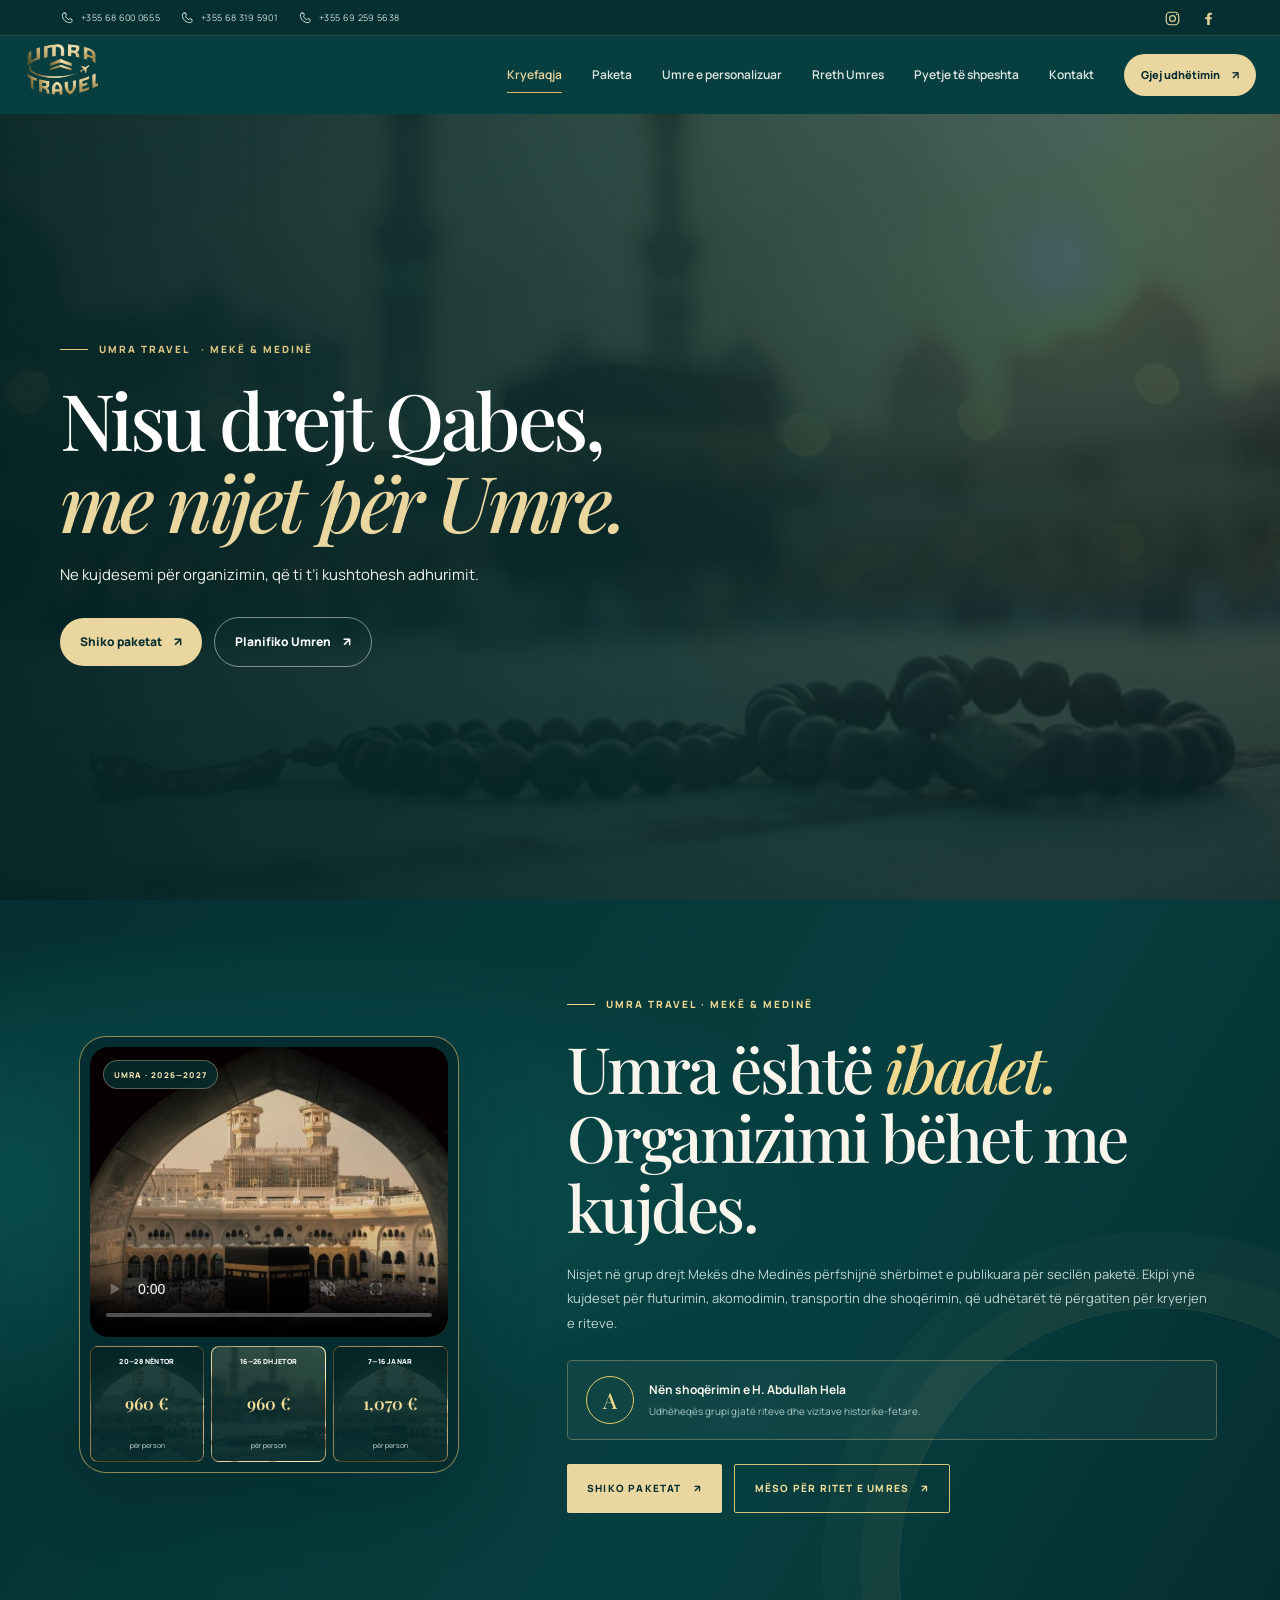
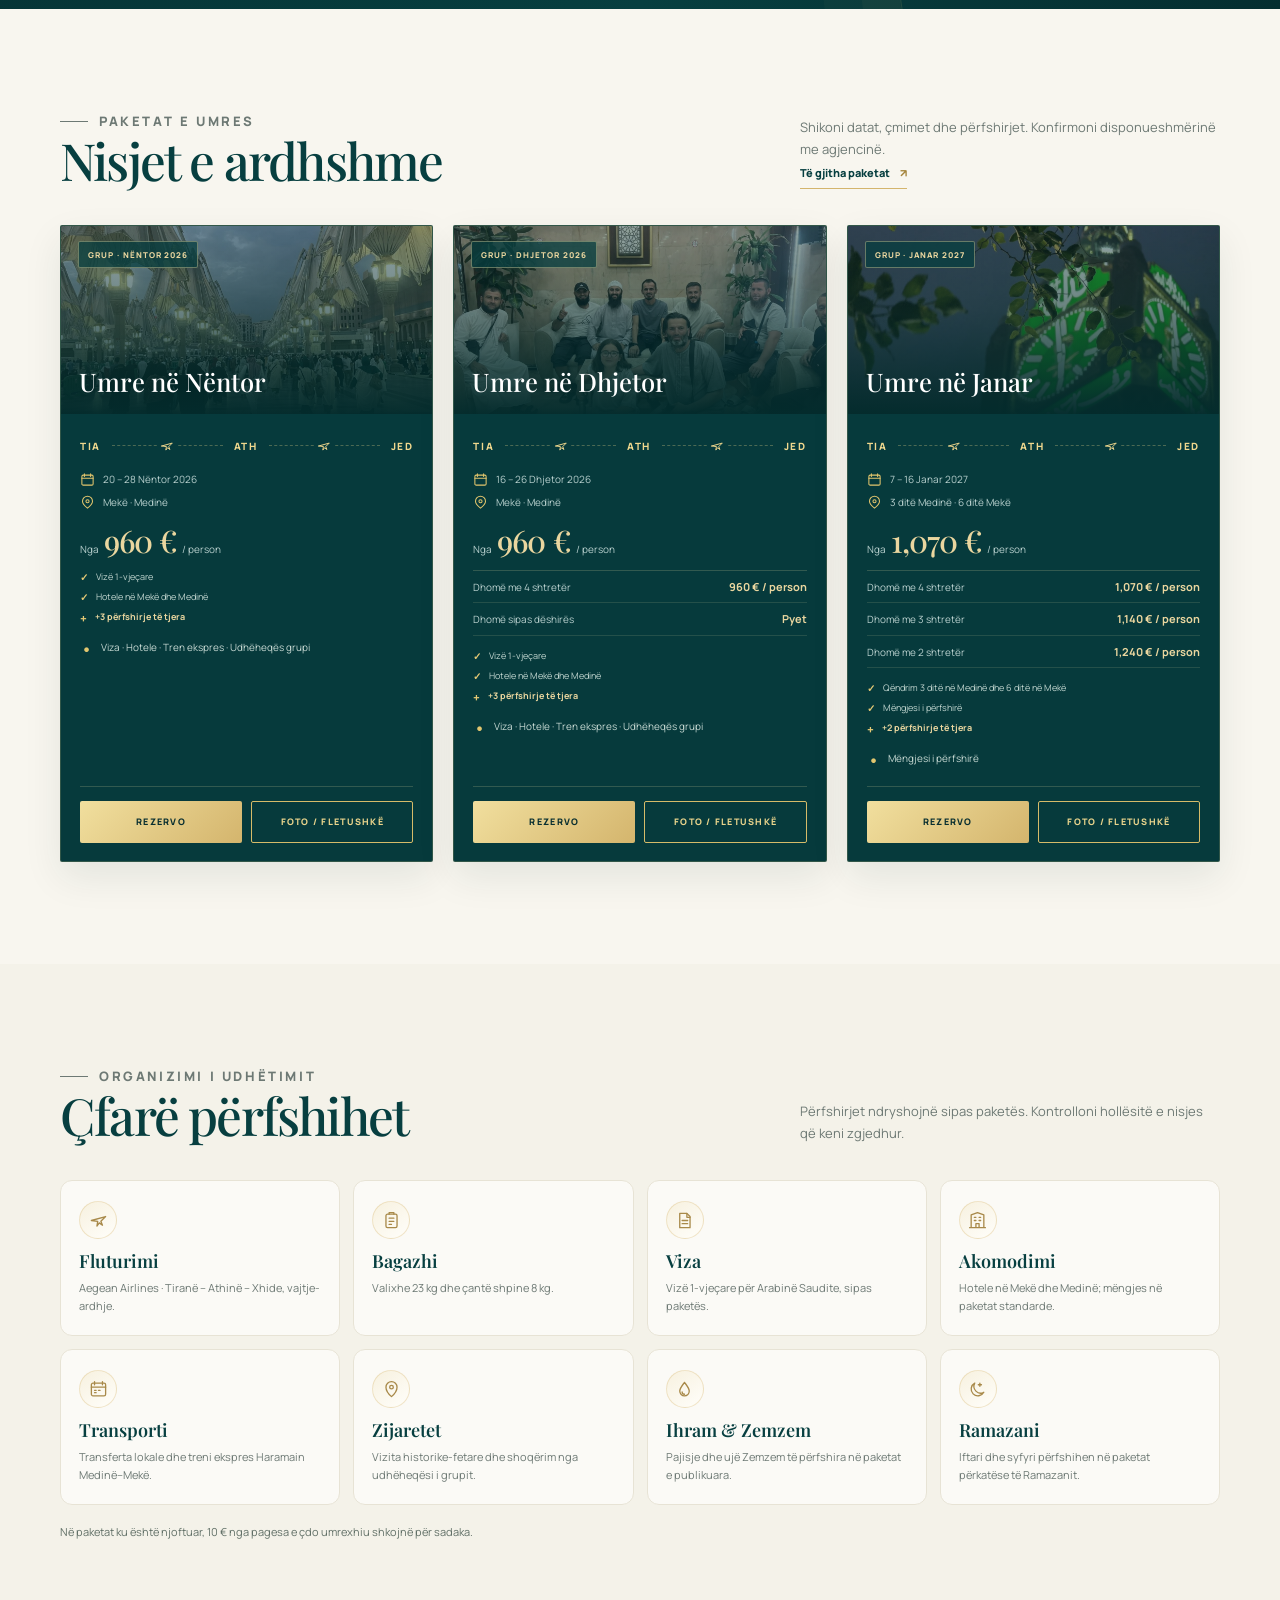
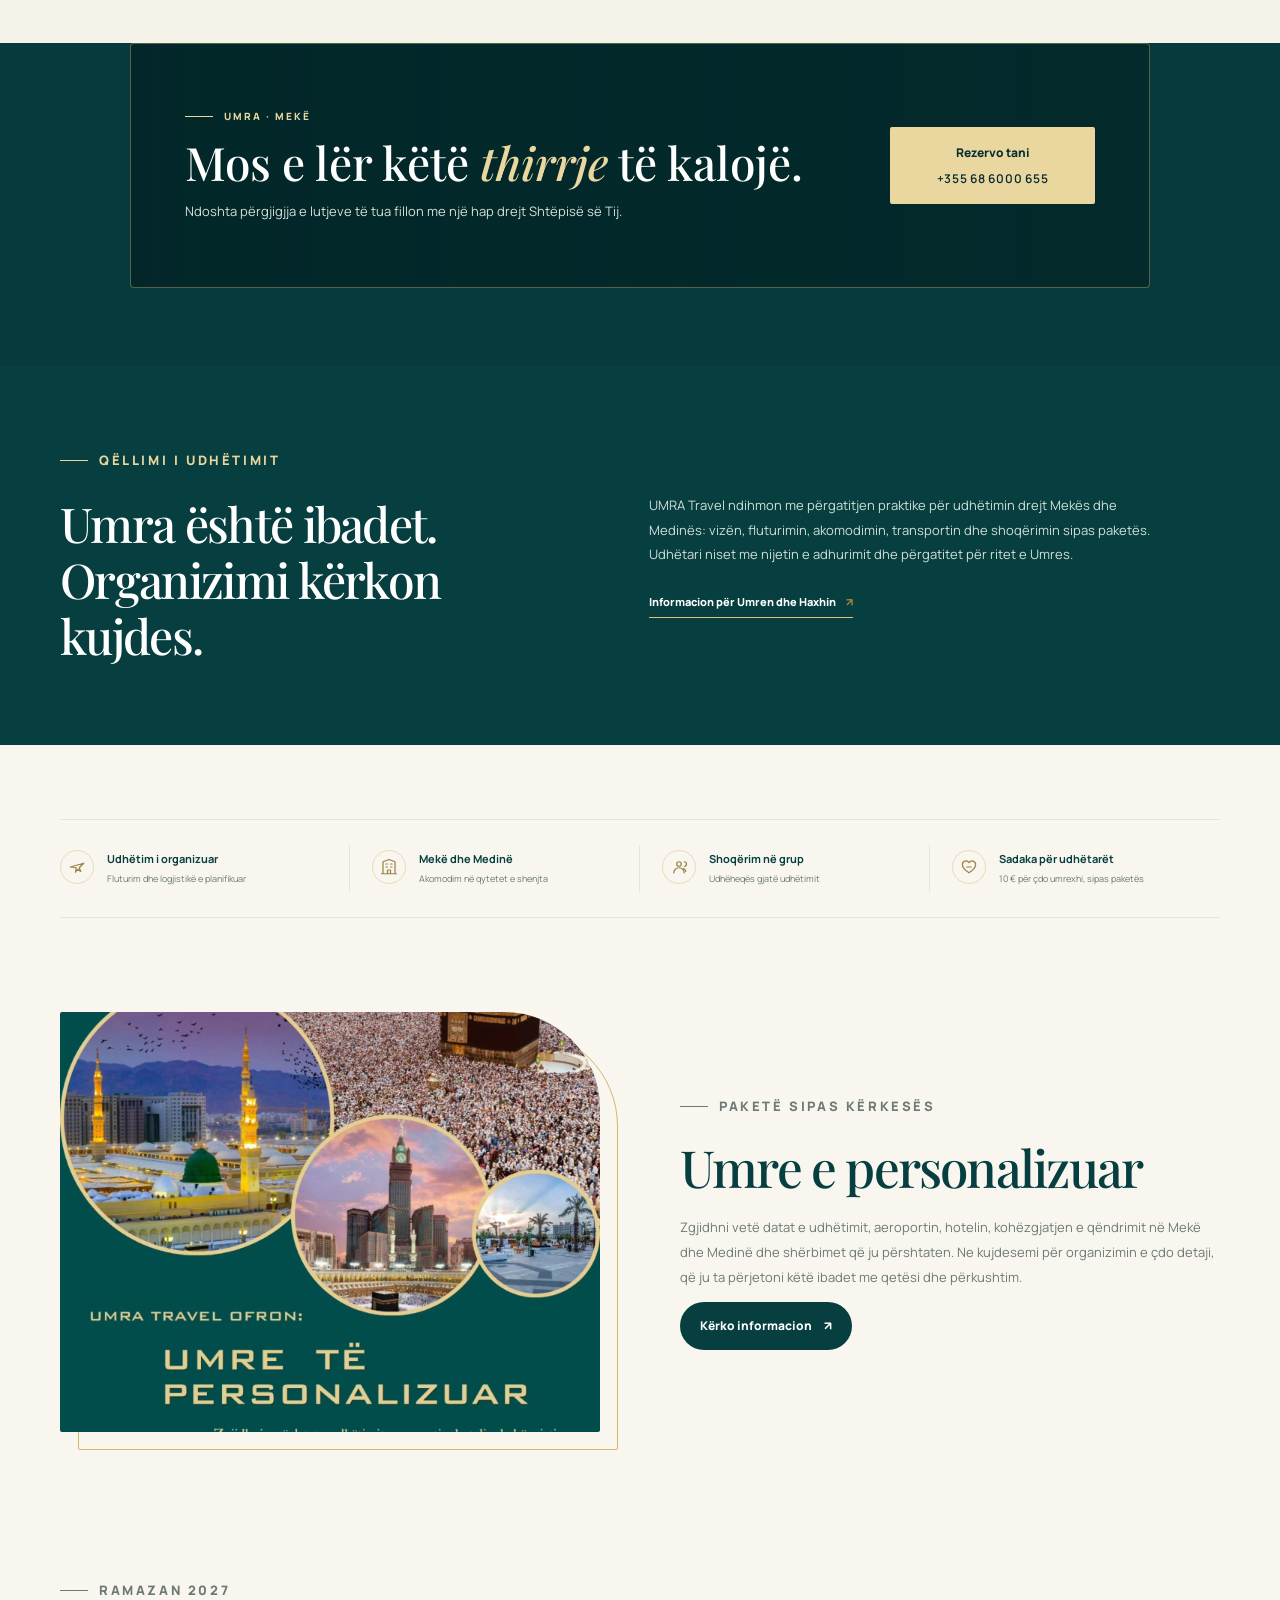
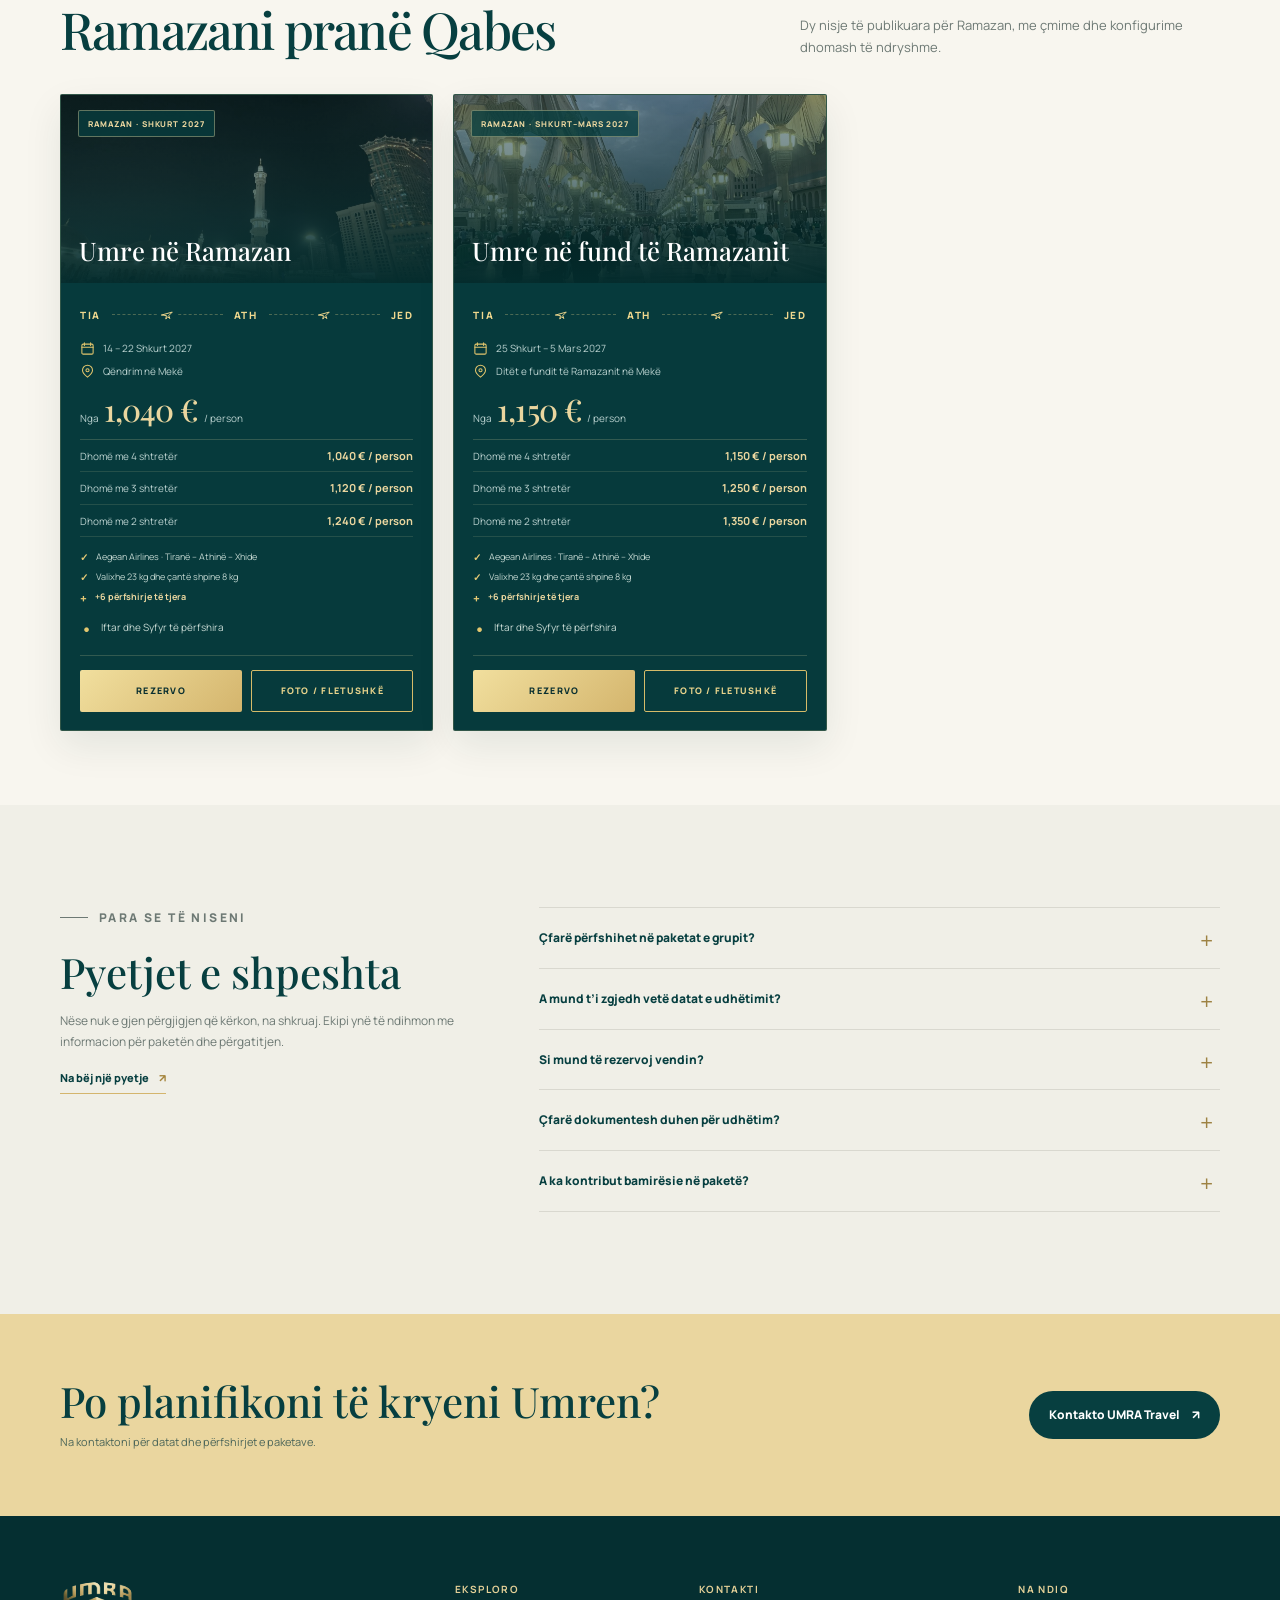
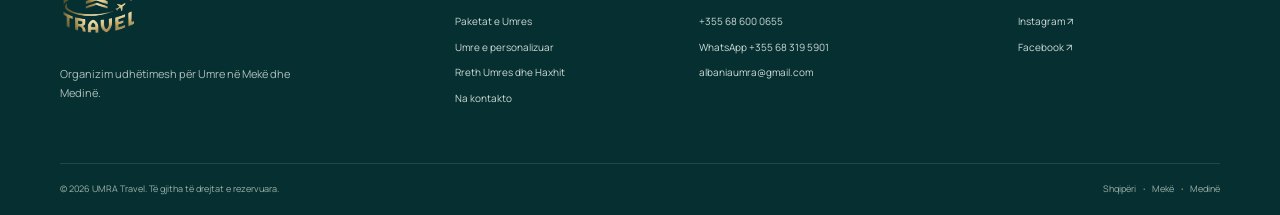
==== commit 00de1836: "minor updates" ====
--- a/index.html
+++ b/index.html
@@ -22,11 +22,44 @@
       <div class="hero-shade" aria-hidden="true"></div>
       <div class="hero-content"><div class="hero-copy"><p class="eyebrow hero-brandline">UMRA TRAVEL <span>· MEKË &amp; MEDINË</span></p><h1>Nisu drejt Qabes,<br><em>me nijet për Umre.</em></h1><p class="hero-lede">Ne kujdesemi për organizimin, që ti t’i kushtohesh adhurimit.</p><div class="hero-actions"><a class="button" href="paketa.html">Shiko paketat <span>↗</span></a><a class="button button-outline" href="personalizuar.html">Planifiko Umren <span>↗</span></a></div></div></div>
     </section>
+    <section class="season-feature" aria-labelledby="season-title">
+      <div class="wrap season-feature-grid">
+        <div class="season-visual">
+          <div class="season-video-frame"><video autoplay muted loop playsinline controls preload="metadata" poster="assets/images/hero-kaaba-arch.jpg" aria-label="Pamje nga udhëtimi i Umres"><source src="assets/images/umra-2026.mp4" type="video/mp4"></video><span class="season-video-label">UMRA · 2026—2027</span></div>
+          <div class="season-dates" aria-label="Nisjet e ardhshme">
+            <a href="paketa.html?slug=umre-20-28-nentor-2026"><small>20—28 Nëntor</small><strong>960 €</strong><span>për person</span></a>
+            <a href="paketa.html?slug=umre-16-26-dhjetor-2026"><small>16—26 Dhjetor</small><strong>960 €</strong><span>për person</span></a>
+            <a href="paketa.html?slug=umre-7-16-janar-2027"><small>7—16 Janar</small><strong>1,070 €</strong><span>për person</span></a>
+          </div>
+        </div>
+        <div class="season-copy">
+          <p class="eyebrow">UMRA TRAVEL · MEKË &amp; MEDINË</p>
+          <h2 id="season-title">Umra është <em>ibadet.</em><br>Organizimi bëhet me kujdes.</h2>
+          <p>Nisjet në grup drejt Mekës dhe Medinës përfshijnë shërbimet e publikuara për secilën paketë. Ekipi ynë kujdeset për fluturimin, akomodimin, transportin dhe shoqërimin, që udhëtarët të përgatiten për kryerjen e riteve.</p>
+          <div class="season-guide"><span class="season-guide-mark" aria-hidden="true">A</span><div><strong>Nën shoqërimin e H. Abdullah Hela</strong><small>Udhëheqës grupi gjatë riteve dhe vizitave historike-fetare.</small></div></div>
+          <div class="season-actions"><a class="button" href="paketa.html">Shiko paketat <span aria-hidden="true">↗</span></a><a class="button button-outline" href="rreth-umres.html#umra-ritual">Mëso për ritet e Umres <span aria-hidden="true">↗</span></a></div>
+        </div>
+      </div>
+    </section>
     <section class="section" id="paketat"><div class="wrap"><div class="section-head"><div><p class="eyebrow section-kicker">Paketat e Umres</p><h2>Nisjet e ardhshme</h2></div><div><p>Shikoni datat, çmimet dhe përfshirjet. Konfirmoni disponueshmërinë me agjencinë.</p><a class="text-link" href="paketa.html">Të gjitha paketat <span>↗</span></a></div></div><div class="package-grid" data-home-packages></div></div></section>
-    <section class="section included-section"><div class="wrap"><div class="section-head"><div><p class="eyebrow section-kicker">Organizimi i udhëtimit</p><h2>Çfarë përfshihet</h2></div><p>Përfshirjet ndryshojnë sipas paketës. Kontrolloni hollësitë e nisjes që keni zgjedhur.</p></div><div class="included-grid"><article><b>✈</b><h3>Fluturimi</h3><p>Aegean Airlines · Tiranë – Athinë – Xhide, vajtje-ardhje.</p></article><article><b>⌑</b><h3>Bagazhi</h3><p>Valixhe 23 kg dhe çantë shpine 8 kg.</p></article><article><b>▤</b><h3>Viza</h3><p>Vizë 1-vjeçare për Arabinë Saudite, sipas paketës.</p></article><article><b>⌂</b><h3>Akomodimi</h3><p>Hotele në Mekë dhe Medinë; mëngjes në paketat standarde.</p></article><article><b>⇢</b><h3>Transporti</h3><p>Transferta lokale dhe treni ekspres Haramain Medinë–Mekë.</p></article><article><b>◉</b><h3>Zijaretet</h3><p>Vizita historike-fetare dhe shoqërim nga udhëheqësi i grupit.</p></article><article><b>◇</b><h3>Ihram &amp; Zemzem</h3><p>Pajisje dhe ujë Zemzem të përfshira në paketat e publikuara.</p></article><article><b>☾</b><h3>Ramazani</h3><p>Iftari dhe syfyri përfshihen në paketat përkatëse të Ramazanit.</p></article></div><p class="included-note">Në paketat ku është njoftuar, 10 € nga pagesa e çdo umrexhiu shkojnë për sadaka.</p></div></section>
+    <section class="section included-section"><div class="wrap"><div class="section-head"><div><p class="eyebrow section-kicker">Organizimi i udhëtimit</p><h2>Çfarë përfshihet</h2></div><p>Përfshirjet ndryshojnë sipas paketës. Kontrolloni hollësitë e nisjes që keni zgjedhur.</p></div><div class="included-grid">
+      <article><b><svg class="line-icon" viewBox="0 0 24 24" aria-hidden="true"><path d="m3 12 18-5-6 6 2 5-4-3-3 4 1-6-8-1Z"/></svg></b><h3>Fluturimi</h3><p>Aegean Airlines · Tiranë – Athinë – Xhide, vajtje-ardhje.</p></article>
+      <article><b><svg class="line-icon" viewBox="0 0 24 24" aria-hidden="true"><rect x="5" y="4" width="14" height="17" rx="2"/><path d="M9 4V2h6v2M9 9h6M9 13h6M9 17h3"/></svg></b><h3>Bagazhi</h3><p>Valixhe 23 kg dhe çantë shpine 8 kg.</p></article>
+      <article><b><svg class="line-icon" viewBox="0 0 24 24" aria-hidden="true"><path d="M6 3h9l4 4v14H6z"/><path d="M15 3v5h4M9 12h7M9 16h7"/></svg></b><h3>Viza</h3><p>Vizë 1-vjeçare për Arabinë Saudite, sipas paketës.</p></article>
+      <article><b><svg class="line-icon" viewBox="0 0 24 24" aria-hidden="true"><path d="M4 21V5l8-3 8 3v16M2 21h20M8 8h2M14 8h2M8 12h2M14 12h2M10 21v-5h4v5"/></svg></b><h3>Akomodimi</h3><p>Hotele në Mekë dhe Medinë; mëngjes në paketat standarde.</p></article>
+      <article><b><svg class="line-icon" viewBox="0 0 24 24" aria-hidden="true"><rect x="3" y="4" width="18" height="16" rx="2"/><path d="M7 2v4M17 2v4M3 9h18M7 13h2M12 13h2M7 16h2"/></svg></b><h3>Transporti</h3><p>Transferta lokale dhe treni ekspres Haramain Medinë–Mekë.</p></article>
+      <article><b><svg class="line-icon" viewBox="0 0 24 24" aria-hidden="true"><path d="M12 21s7-6.3 7-12a7 7 0 1 0-14 0c0 5.7 7 12 7 12Z"/><circle cx="12" cy="9" r="2.3"/></svg></b><h3>Zijaretet</h3><p>Vizita historike-fetare dhe shoqërim nga udhëheqësi i grupit.</p></article>
+      <article><b><svg class="line-icon" viewBox="0 0 24 24" aria-hidden="true"><path d="M12 3c2.3 3.1 6 7.3 6 11a6 6 0 0 1-12 0c0-3.7 3.7-7.9 6-11Z"/><path d="M9 15a3 3 0 0 0 3 3"/></svg></b><h3>Ihram &amp; Zemzem</h3><p>Pajisje dhe ujë Zemzem të përfshira në paketat e publikuara.</p></article>
+      <article><b><svg class="line-icon" viewBox="0 0 24 24" aria-hidden="true"><path d="M20 15.5A8.5 8.5 0 0 1 8.5 4 8.5 8.5 0 1 0 20 15.5Z"/><path d="M15 4v4M13 6h4"/></svg></b><h3>Ramazani</h3><p>Iftari dhe syfyri përfshihen në paketat përkatëse të Ramazanit.</p></article>
+    </div><p class="included-note">Në paketat ku është njoftuar, 10 € nga pagesa e çdo umrexhiu shkojnë për sadaka.</p></div></section>
     <section class="pilgrimage-call"><div class="wrap pilgrimage-call-inner"><div><p class="eyebrow">Umra · Mekë</p><h2>Mos e lër këtë <em>thirrje</em> të kalojë.</h2><p>Ndoshta përgjigjja e lutjeve të tua fillon me një hap drejt Shtëpisë së Tij.</p></div><a class="button" href="tel:+355686000655">Rezervo tani <span>+355 68 6000 655</span></a></div></section>
     <section class="manifesto"><div class="wrap manifesto-grid"><div><p class="eyebrow">Qëllimi i udhëtimit</p><h2>Umra është ibadet. Organizimi kërkon kujdes.</h2></div><div><p>UMRA Travel ndihmon me përgatitjen praktike për udhëtimin drejt Mekës dhe Medinës: vizën, fluturimin, akomodimin, transportin dhe shoqërimin sipas paketës. Udhëtari niset me nijetin e adhurimit dhe përgatitet për ritet e Umres.</p><a class="text-link" href="rreth-umres.html">Informacion për Umren dhe Haxhin <span>↗</span></a></div></div></section>
-    <section class="section section-tight"><div class="wrap service-strip"><div class="service-item"><span class="service-icon">✈</span><div><strong>Udhëtim i organizuar</strong><small>Fluturim dhe logjistikë e planifikuar</small></div></div><div class="service-item"><span class="service-icon">⌂</span><div><strong>Mekë dhe Medinë</strong><small>Akomodim në qytetet e shenjta</small></div></div><div class="service-item"><span class="service-icon">☾</span><div><strong>Shoqërim në grup</strong><small>Udhëheqës gjatë udhëtimit</small></div></div><div class="service-item"><span class="service-icon">♡</span><div><strong>Sadaka për udhëtarët</strong><small>10 € për çdo umrexhi, sipas paketës</small></div></div></div></section>
+    <section class="section section-tight"><div class="wrap service-strip">
+      <div class="service-item"><span class="service-icon"><svg class="line-icon" viewBox="0 0 24 24" aria-hidden="true"><path d="m3 12 18-5-6 6 2 5-4-3-3 4 1-6-8-1Z"/></svg></span><div><strong>Udhëtim i organizuar</strong><small>Fluturim dhe logjistikë e planifikuar</small></div></div>
+      <div class="service-item"><span class="service-icon"><svg class="line-icon" viewBox="0 0 24 24" aria-hidden="true"><path d="M4 21V5l8-3 8 3v16M2 21h20M8 8h2M14 8h2M8 12h2M14 12h2M10 21v-5h4v5"/></svg></span><div><strong>Mekë dhe Medinë</strong><small>Akomodim në qytetet e shenjta</small></div></div>
+      <div class="service-item"><span class="service-icon"><svg class="line-icon" viewBox="0 0 24 24" aria-hidden="true"><circle cx="12" cy="8" r="3"/><path d="M5 20a7 7 0 0 1 14 0M19 5a3 3 0 0 1 0 6M21 18a5 5 0 0 0-3-4"/></svg></span><div><strong>Shoqërim në grup</strong><small>Udhëheqës gjatë udhëtimit</small></div></div>
+      <div class="service-item"><span class="service-icon"><svg class="line-icon" viewBox="0 0 24 24" aria-hidden="true"><path d="M20.8 8.7c0 5.4-8.8 11-8.8 11s-8.8-5.6-8.8-11A4.7 4.7 0 0 1 12 6.3a4.7 4.7 0 0 1 8.8 2.4Z"/><path d="M9 12h6"/></svg></span><div><strong>Sadaka për udhëtarët</strong><small>10 € për çdo umrexhi, sipas paketës</small></div></div>
+    </div></section>
     <section class="section section-tight"  style="padding-top:20px"><div class="wrap story-grid"><div class="story-image"><img src="assets/images/custom-umra-poster.jpg" alt="Pamje nga Meka dhe Medina në materialin e UMRA Travel" loading="lazy"></div><div class="story-copy"><p class="eyebrow section-kicker">Paketë sipas kërkesës</p><h2>Umre e personalizuar</h2><p>Zgjidhni vetë datat e udhëtimit, aeroportin, hotelin, kohëzgjatjen e qëndrimit në Mekë dhe Medinë dhe shërbimet që ju përshtaten. Ne kujdesemi për organizimin e çdo detaji, që ju ta përjetoni këtë ibadet me qetësi dhe përkushtim.</p><a class="button button-dark" href="personalizuar.html">Kërko informacion <span>↗</span></a></div></div></section>
     <section class="section section-tight"><div class="wrap"><div class="section-head"><div><p class="eyebrow section-kicker">Ramazan 2027</p><h2>Ramazani pranë Qabes</h2></div><p>Dy nisje të publikuara për Ramazan, me çmime dhe konfigurime dhomash të ndryshme.</p></div><div class="package-grid" data-ramadan-packages></div></div></section>
     <section class="faq-section section" id="pyetje"><div class="wrap faq-layout"><div class="faq-side"><p class="eyebrow section-kicker">Para se të niseni</p><h2>Pyetjet e shpeshta</h2><p>Nëse nuk e gjen përgjigjen që kërkon, na shkruaj. Ekipi ynë të ndihmon me informacion për paketën dhe përgatitjen.</p><a class="text-link" href="kontakt.html">Na bëj një pyetje <span>↗</span></a></div>
--- a/assets/css/site.css
+++ b/assets/css/site.css
@@ -1,7 +1,7 @@
 :root{--petrol:#073f40;--petrol-deep:#062e30;--petrol-soft:#135657;--gold:#d4b56d;--gold-light:#ead69f;--cream:#f8f6ef;--paper:#fffefa;--ink:#182c2b;--muted:#6d7974;--line:#e7e5db;--white:#fff;--shadow:0 22px 60px rgba(12,43,41,.12);--serif:'Playfair Display',Georgia,serif;--sans:'Manrope','DM Sans',sans-serif;--radius:22px}
 *{box-sizing:border-box}html{scroll-behavior:smooth;scroll-padding-top:100px}body{margin:0;background:var(--cream);color:var(--ink);font-family:var(--sans);font-size:15px;line-height:1.65;-webkit-font-smoothing:antialiased}body,button,input,textarea,select{font-family:var(--sans)}img,video{display:block;max-width:100%}a{color:inherit;text-decoration:none}button{cursor:pointer}::selection{background:var(--gold-light);color:var(--petrol)}.wrap{width:min(1160px,calc(100% - 48px));margin-inline:auto}.announcement{height:34px;display:flex;justify-content:center;align-items:center;gap:9px;padding:0 12px;background:#e9d9ad;color:#244b46;font-size:10px;font-weight:700;letter-spacing:.08em;text-transform:uppercase;text-align:center}.announcement-dot{width:5px;height:5px;border-radius:50%;background:#598370;box-shadow:0 0 0 4px rgba(89,131,112,.13)}
 .site-header{position:sticky;top:0;z-index:40;background:var(--petrol);color:white;transition:box-shadow .25s}.site-header.has-shadow{box-shadow:0 8px 24px #042d3040}.nav-shell{height:78px;width:min(1240px,calc(100% - 48px));margin:auto;display:flex;align-items:center;justify-content:space-between;gap:26px}.brand{display:flex;align-items:center;gap:11px;min-width:212px}.brand img{width:54px;height:54px;object-fit:contain}.brand-copy{display:flex;flex-direction:column;line-height:1.1}.brand-copy strong{font-size:18px;letter-spacing:.14em;font-weight:800}.brand-copy i{color:var(--gold-light);font-style:normal}.brand-copy small{margin-top:6px;color:#d8d4c3;font-size:8px;letter-spacing:.14em;text-transform:uppercase}.main-nav{display:flex;align-items:center;gap:30px}.main-nav>a:not(.nav-cta){position:relative;font-size:12px;font-weight:600;color:#e0e8e3;transition:color .2s}.main-nav>a:not(.nav-cta):after{content:"";position:absolute;bottom:-8px;left:0;width:100%;height:1px;background:var(--gold);transform:scaleX(0);transform-origin:left;transition:transform .2s}.main-nav>a:hover,.main-nav>a.is-active{color:var(--gold-light)}.main-nav>a:hover:after,.main-nav>a.is-active:after{transform:scaleX(1)}.nav-cta,.button{display:inline-flex;align-items:center;justify-content:center;gap:12px;border:0;border-radius:999px;background:var(--gold-light);color:var(--petrol-deep);padding:14px 20px;font-size:12px;font-weight:800;transition:transform .2s,background .2s,box-shadow .2s}.nav-cta{padding:12px 17px;font-size:11px}.nav-cta:hover,.button:hover{transform:translateY(-2px);background:#f1dfaf;box-shadow:0 10px 25px #061c1c24}.button-dark{background:var(--petrol);color:white}.button-dark:hover{background:#0b5354}.button-outline{border:1px solid #ffffff78;background:transparent;color:white}.button-outline:hover{background:#ffffff18}.button-light{border:1px solid var(--line);background:white;color:var(--petrol)}.button-small{padding:11px 15px;font-size:11px}.menu-toggle{display:none;background:none;border:0;padding:10px}.menu-toggle span{display:block;width:23px;height:2px;margin:5px;background:white;border-radius:2px;transition:.2s}
-.hero{position:relative;isolation:isolate;min-height:min(740px,calc(100svh - 112px));display:flex;align-items:center;overflow:hidden;background:var(--petrol-deep);color:white}.hero-media,.hero-shade{position:absolute;inset:0;z-index:-1}.hero-media img,.hero-media video{width:100%;height:100%;object-fit:cover;object-position:center 42%;filter:saturate(.82)}.hero-shade{background:linear-gradient(90deg,rgba(3,35,36,.91) 0%,rgba(3,42,42,.79) 39%,rgba(4,39,40,.32) 73%,rgba(4,32,34,.15) 100%),linear-gradient(0deg,rgba(3,37,39,.47),transparent 50%)}.hero-content{width:min(1160px,calc(100% - 48px));margin:0 auto;padding:98px 0 124px;position:relative}.hero-copy{max-width:635px}.eyebrow{display:flex;align-items:center;gap:11px;margin:0 0 20px;color:#dfc884;font-size:10px;font-weight:800;letter-spacing:.2em;text-transform:uppercase}.eyebrow:before{content:"";width:28px;height:1px;background:currentColor}.hero h1,.page-hero h1{font-family:var(--serif);font-weight:500;letter-spacing:-.045em;line-height:1.06}.hero h1{max-width:660px;margin:0 0 22px;font-size:clamp(45px,6.7vw,83px)}.hero h1 em{color:var(--gold-light);font-weight:500}.hero-lede{max-width:500px;color:#e2e9e4;font-size:15px;line-height:1.8}.hero-actions{display:flex;flex-wrap:wrap;align-items:center;gap:12px;margin:30px 0 44px}.hero-note{display:flex;align-items:center;gap:13px;color:#e0e6e1;font-size:11px}.hero-note i{font-style:normal;color:var(--gold-light);font-size:17px}.hero-foot{position:absolute;left:0;right:0;bottom:0;display:flex;align-items:center;justify-content:space-between;border-top:1px solid #ffffff32;padding:18px 0;color:#e4e9e4;font-size:10px;letter-spacing:.1em;text-transform:uppercase}.hero-foot span+span{display:flex;gap:22px}.hero-foot b{color:var(--gold)}.hero-stamp{position:absolute;right:8%;bottom:17%;width:134px;height:134px;border:1px solid #e8d39880;border-radius:50%;display:grid;place-items:center;color:var(--gold-light);text-align:center;font-size:9px;letter-spacing:.15em;text-transform:uppercase;transform:rotate(-12deg)}.hero-stamp:before{content:"✳";position:absolute;font-size:30px;opacity:.32}.hero-stamp span{max-width:75px;line-height:1.7}
+.hero{position:relative;isolation:isolate;min-height:min(740px,calc(100svh - 112px));display:flex;align-items:center;overflow:hidden;background:var(--petrol-deep);color:white}.hero-media,.hero-shade{position:absolute;inset:0;z-index:-1}.hero-media img,.hero-media video{width:100%;height:100%;object-fit:cover;object-position:center 42%;filter:saturate(.82)}.hero-shade{background:linear-gradient(90deg,rgba(3,35,36,.91) 0%,rgba(3,42,42,.79) 39%,rgba(4,39,40,.32) 73%,rgba(4,32,34,.15) 100%),linear-gradient(0deg,rgba(3,37,39,.47),transparent 50%)}.hero-content{width:min(1160px,calc(100% - 48px));margin:0 auto;padding:98px 0 124px;position:relative}.hero-copy{max-width:635px}.eyebrow{display:flex;align-items:center;gap:11px;margin:0 0 20px;color:#dfc884;font-size:10px;font-weight:800;letter-spacing:.2em;text-transform:uppercase}.eyebrow:before{content:"";width:28px;height:1px;background:currentColor}.hero h1,.page-hero h1{font-family:var(--serif);font-weight:500;letter-spacing:-.045em;line-height:1.06}.hero h1{max-width:660px;margin:0 0 22px;font-size:clamp(45px,6.7vw,83px)}.hero h1 em{color:var(--gold-light);font-weight:500}.hero-lede{max-width:500px;color:#e2e9e4;font-size:15px;line-height:1.8}.hero-actions{display:flex;flex-wrap:wrap;align-items:center;gap:12px;margin:30px 0 44px}.hero-note{display:flex;align-items:center;gap:13px;color:#e0e6e1;font-size:11px}.hero-note i{font-style:normal;color:var(--gold-light);font-size:17px}.hero-foot{position:absolute;left:0;right:0;bottom:0;display:flex;align-items:center;justify-content:space-between;border-top:1px solid #ffffff32;padding:18px 0;color:#e4e9e4;font-size:10px;letter-spacing:.1em;text-transform:uppercase}.hero-foot span+span{display:flex;gap:22px}.hero-foot b{color:var(--gold)}.hero-stamp{position:absolute;right:8%;bottom:17%;width:134px;height:134px;border:1px solid #e8d39880;border-radius:50%;display:grid;place-items:center;color:var(--gold-light);text-align:center;font-size:9px;letter-spacing:.15em;text-transform:uppercase;transform:rotate(-12deg)}.hero-stamp:before{content:none}.hero-stamp span{max-width:75px;line-height:1.7}
 .section{padding:102px 0}.section-tight{padding:74px 0}.section-kicker{color:#8d7540}.section-head{display:flex;justify-content:space-between;align-items:end;gap:30px;margin-bottom:36px}.section-head h2,.story-copy h2,.quote-card h2,.contact-intro h1,.page-hero h1,.booking-heading h1{margin:0;color:var(--petrol);font:500 clamp(34px,4vw,54px)/1.11 var(--serif);letter-spacing:-.035em}.section-head p{max-width:420px;margin:0;color:var(--muted);font-size:13px}.text-link{display:inline-flex;align-items:center;gap:10px;color:var(--petrol);font-weight:800;font-size:11px;border-bottom:1px solid var(--gold);padding:0 0 6px;white-space:nowrap}.text-link span{color:#a5853d;transition:transform .2s}.text-link:hover span{transform:translate(3px,-3px)}.package-grid{display:grid;grid-template-columns:repeat(3,minmax(0,1fr));gap:20px}.package-card{overflow:hidden;border:1px solid #e8e6dc;border-radius:18px;background:var(--paper);box-shadow:0 8px 27px #0a38350a;transition:transform .25s,box-shadow .25s}.package-card:hover{transform:translateY(-6px);box-shadow:var(--shadow)}.package-image{height:220px;display:block;position:relative;overflow:hidden;background:#d4d4c9}.package-image:after{content:"";position:absolute;inset:45% 0 0;background:linear-gradient(0deg,#001e1de0,transparent)}.package-image img{width:100%;height:100%;object-fit:cover;transition:transform .5s}.package-card:hover .package-image img{transform:scale(1.045)}.package-tag{position:absolute;z-index:1;left:16px;top:16px;border:1px solid #ffffff70;background:#f7f6eeeb;border-radius:999px;padding:7px 11px;color:var(--petrol);font-size:9px;font-weight:800;letter-spacing:.06em}.package-card-content{padding:21px 21px 19px}.small-eyebrow{margin:0 0 8px;font-size:9px;letter-spacing:.13em}.package-card h3{margin:0;color:var(--petrol);font:600 23px/1.2 var(--serif)}.package-summary{min-height:46px;margin:10px 0 18px;color:var(--muted);font-size:11px;line-height:1.7}.package-card-bottom{display:flex;justify-content:space-between;align-items:end;gap:12px;border-top:1px solid var(--line);padding-top:14px}.price-lockup{display:flex;align-items:baseline;gap:5px;color:var(--muted);font-size:9px}.price-lockup strong{color:var(--petrol);font-size:18px}.package-card-bottom .text-link{font-size:10px}
 .manifesto{position:relative;overflow:hidden;background:var(--petrol);color:white;padding:82px 0}.manifesto:after{content:none;position:absolute;right:-20px;top:-118px;color:#ffffff08;font-size:390px;line-height:1;pointer-events:none}.manifesto-grid{position:relative;z-index:1;display:grid;grid-template-columns:1fr 1.12fr;align-items:center;gap:80px}.manifesto .eyebrow{color:var(--gold-light)}.manifesto h2{margin:0;color:white;font:500 clamp(32px,4vw,48px)/1.17 var(--serif);letter-spacing:-.035em}.manifesto h2 em{color:var(--gold-light);font-weight:500}.manifesto p{max-width:520px;margin:0 0 22px;color:#d1dfd8;font-size:13px;line-height:1.9}.manifesto .text-link{color:#fff;border-color:#d9c27f}.manifesto-points{display:grid;grid-template-columns:1fr 1fr;gap:13px}.manifesto-point{display:flex;align-items:center;gap:12px;padding:15px 14px;border:1px solid #ffffff23;border-radius:12px;color:#eff3ee;font-size:11px}.manifesto-point span{color:var(--gold-light);font-size:17px}.story-grid{display:grid;grid-template-columns:1fr 1fr;gap:80px;align-items:center}.story-image{position:relative;min-height:420px}.story-image img{position:absolute;inset:0;width:100%;height:100%;object-fit:cover;border-radius:2px 96px 2px 2px}.story-image:after{content:"";position:absolute;inset:18px -18px -18px 18px;border:1px solid var(--gold);border-radius:2px 96px 2px 2px;z-index:-1}.story-copy h2{margin-bottom:20px}.story-copy>p{color:var(--muted);font-size:13px;line-height:1.9}.story-quote{margin:25px 0;padding:17px 20px;border-left:2px solid var(--gold);background:#f1eee3;color:var(--petrol);font:italic 19px/1.5 var(--serif)}.story-quote small{display:block;margin-top:7px;color:#857c68;font:700 9px var(--sans);letter-spacing:.1em;text-transform:uppercase}.service-strip{display:grid;grid-template-columns:repeat(4,1fr);border-block:1px solid var(--line);padding:25px 0}.service-item{display:flex;gap:13px;padding:5px 22px;border-right:1px solid var(--line)}.service-item:first-child{padding-left:0}.service-item:last-child{border:0}.service-icon{font-size:21px}.service-item strong{display:block;color:var(--petrol);font-size:11px}.service-item small{display:block;margin-top:4px;color:var(--muted);font-size:9px}
 .faq-section{background:#f0efe7}.faq-layout{display:grid;grid-template-columns:.75fr 1.25fr;gap:70px}.faq-side h2{margin:0 0 14px;color:var(--petrol);font:500 42px/1.12 var(--serif)}.faq-side p{color:var(--muted);font-size:12px;line-height:1.8}.faq-list{border-top:1px solid #d9d8cf}.faq-item{border-bottom:1px solid #d9d8cf}.faq-item summary{position:relative;list-style:none;cursor:pointer;padding:20px 38px 20px 0;color:var(--petrol);font-size:12px;font-weight:800}.faq-item summary::-webkit-details-marker{display:none}.faq-item summary:after{content:"+";position:absolute;right:7px;top:14px;color:#9d8243;font-size:23px;font-weight:400}.faq-item[open] summary:after{content:"−"}.faq-item p{max-width:650px;margin:0;padding:0 24px 20px 0;color:var(--muted);font-size:11px;line-height:1.9}
@@ -14,6 +14,29 @@
 @media(max-width:760px){.wrap{width:min(100% - 36px,560px)}.announcement{height:auto;min-height:31px;font-size:8px;letter-spacing:.045em}.nav-shell{height:68px;width:calc(100% - 32px)}.brand{gap:8px;min-width:unset}.brand img{width:45px;height:45px}.brand-copy strong{font-size:15px}.brand-copy small{font-size:7px}.menu-toggle{display:block}.main-nav{display:none;position:absolute;left:0;right:0;top:68px;padding:13px 22px 20px;background:var(--petrol);box-shadow:0 16px 22px #082e2e30;align-items:stretch;gap:0}.main-nav.is-open{display:flex;flex-direction:column}.main-nav>a:not(.nav-cta){padding:13px 2px;border-bottom:1px solid #ffffff20;font-size:12px}.main-nav>a:not(.nav-cta):after{display:none}.main-nav .nav-cta{margin-top:14px;align-self:flex-start}.menu-toggle[aria-expanded="true"] span:first-child{transform:translateY(3.5px) rotate(45deg)}.menu-toggle[aria-expanded="true"] span:last-child{transform:translateY(-3.5px) rotate(-45deg)}.hero{min-height:690px;min-height:calc(100svh - 99px);max-height:830px}.hero-content{width:calc(100% - 38px);padding:86px 0 130px}.hero-copy{max-width:560px}.hero h1{font-size:clamp(44px,12vw,72px)}.hero-lede{max-width:450px;font-size:13px}.hero-actions{margin:23px 0 31px}.hero-stamp{right:3%;bottom:16%;width:88px;height:88px;font-size:6px}.hero-stamp:before{font-size:21px}.hero-foot{font-size:8px;letter-spacing:.05em}.hero-foot span+span{gap:9px}.hero-foot span+span span:nth-child(2){display:none}.section{padding:72px 0}.section-tight{padding:55px 0}.section-head{display:block;margin-bottom:25px}.section-head p{margin-top:12px}.section-head h2,.story-copy h2{font-size:40px}.package-grid{grid-template-columns:1fr 1fr;gap:13px}.package-image{height:180px}.package-card-content{padding:15px}.package-card h3{font-size:20px}.package-summary{min-height:60px;font-size:10px}.package-card-bottom{align-items:center}.price-lockup{display:block}.price-lockup span{display:block}.price-lockup strong{font-size:16px}.package-card-bottom .text-link{font-size:9px}.manifesto{padding:64px 0}.manifesto-grid,.story-grid,.faq-layout,.contact-layout,.booking-layout,.detail-top{grid-template-columns:1fr;gap:30px}.manifesto-grid{gap:25px}.manifesto-points{gap:9px}.manifesto-point{padding:12px 10px;font-size:10px}.story-image{min-height:320px;margin-right:12px}.story-copy h2{font-size:39px}.service-strip{grid-template-columns:1fr 1fr;gap:16px}.service-item{border:0;padding:0}.service-item:first-child{padding-left:0}.faq-layout{gap:22px}.faq-side h2{font-size:38px}.cta-band{padding:45px 0}.cta-band-inner{align-items:flex-start;flex-direction:column}.cta-band .button{align-self:stretch}.footer-main{grid-template-columns:1fr 1fr;gap:28px 20px;padding-top:44px;padding-bottom:33px}.footer-brand{grid-column:1/-1}.footer-bottom{font-size:8px}.page-hero{padding:68px 0 62px}.page-hero h1{font-size:48px}.page-hero.compact{padding:58px 0 52px}.package-listing{padding:38px 0 72px}.detail-top{gap:25px}.detail-image{height:320px}.detail-copy h2{font-size:36px}.feature-list{grid-template-columns:1fr 1fr}.pilgrimage-grid{grid-template-columns:1fr;gap:14px}.pilgrimage-card{padding:23px}.verse-panel{margin-top:35px;padding:30px 23px;border-radius:4px 46px 4px 4px}.verse-translation{font-size:20px}.steps{grid-template-columns:1fr 1fr;gap:10px}.step-card{padding:16px 14px}.contact-layout{gap:25px}.contact-intro h1{font-size:44px}.form-card{padding:23px 18px}.booking-wrap{padding:38px 0 72px}.booking-summary{position:relative;top:auto}.booking-summary img{height:180px}.admin-wrap{margin:25px auto}.admin-heading{align-items:flex-start;flex-direction:column}.admin-heading h1{font-size:32px}.admin-grid{grid-template-columns:1fr}.admin-panel{padding:17px 14px}.admin-table th:nth-child(2),.admin-table td:nth-child(2){display:none}.floating-wa{right:12px;bottom:12px;padding:9px 12px}.floating-wa small{font-size:9px}}
 @media(max-width:420px){.hero{min-height:680px}.hero h1{font-size:43px}.hero .button{padding:12px 14px;font-size:10px}.hero-note{max-width:245px;font-size:9px}.hero-stamp{width:70px;height:70px;right:2%;bottom:17%}.hero-foot{font-size:7px}.package-grid{grid-template-columns:1fr}.package-image{height:225px}.package-summary{min-height:0}.package-card-bottom{align-items:end}.price-lockup strong{font-size:18px}.service-strip{gap:14px 8px}.service-item{gap:8px}.service-icon{font-size:18px}.service-item strong{font-size:10px}.service-item small{font-size:8px}.feature-list{grid-template-columns:1fr}.form-grid{grid-template-columns:1fr}.form-field.full{grid-column:auto}.footer-main{gap:24px 12px}.footer-bottom{flex-direction:column;gap:7px}.verse-arabic{font-size:24px}.steps{grid-template-columns:1fr}.admin-form .form-grid{grid-template-columns:1fr}.admin-form .form-field.full{grid-column:auto}}
 @media(prefers-reduced-motion:reduce){*,*::before,*::after{scroll-behavior:auto!important;animation-duration:.01ms!important;transition-duration:.01ms!important}}
+
+/* Refined line icons and visual finish */
+.hero-stamp:before{content:none}
+.line-icon{display:block;flex:none;width:21px;height:21px;fill:none;stroke:currentColor;stroke-width:1.65;stroke-linecap:round;stroke-linejoin:round}
+.included-grid article>b{display:grid;width:38px;height:38px;place-items:center;border:1px solid #d4b56d55;border-radius:50%;background:linear-gradient(145deg,#f7f1df,#fffefa);color:#987b3b}
+.included-grid article>b .line-icon{width:19px;height:19px}
+.service-icon{display:grid;flex:none;width:34px;height:34px;place-items:center;border:1px solid #d6c38580;border-radius:50%;color:#9e8245}
+.service-icon .line-icon{width:18px;height:18px}
+.package-route .route-leg{display:inline-grid;width:27px;height:22px;place-items:center;color:#f0d88e}
+.package-route .route-leg .line-icon{width:18px;height:18px}
+.package-meta .line-icon{width:15px;height:15px;color:#e3c66d}
+.package-highlight-mark{flex:none;color:#e2c66f;font-size:20px;line-height:1}
+.contact-link>.contact-icon{display:grid;flex:none;width:39px;height:39px;place-items:center;border:1px solid #d4b56d55;border-radius:50%;background:linear-gradient(145deg,#f7f1df,#fffefa);color:var(--petrol)}
+.contact-icon .line-icon{width:19px;height:19px}
+.pilgrimage-card .text-icon{display:inline-flex;align-items:center;justify-content:center;min-width:50px;height:42px;padding:0 10px;border:1px solid #d4b56d80;border-radius:999px;background:#f6f0df;color:#92743a;font:800 8px/1 var(--sans);letter-spacing:.1em}
+.contact-link{transition:transform .22s,border-color .22s,box-shadow .22s}
+.contact-link:hover{transform:translateY(-2px);border-color:#d4b56d99;box-shadow:0 12px 28px #073f4010}
+.package-card{border-color:#d9d8cd;box-shadow:0 12px 32px #073f4010}
+.package-card:hover{box-shadow:0 22px 50px #073f4022}
+.button:focus-visible,.nav-cta:focus-visible,.main-nav a:focus-visible,.text-link:focus-visible,.contact-link:focus-visible,.flyer-arrow:focus-visible,.flyer-close:focus-visible{outline:2px solid #e1c671;outline-offset:3px}
+.section-head{position:relative}
+.section-head h2{text-wrap:balance}
+@media(max-width:760px){.included-grid article>b{width:34px;height:34px}.service-icon{width:30px;height:30px}.service-icon .line-icon{width:17px;height:17px}.contact-link>.contact-icon{width:36px;height:36px}}
 [hidden]{display:none!important}
 
 /* UMRA Travel: package tables, minimal banner and pilgrimage information */
@@ -38,6 +61,31 @@
 @media(max-width:420px){.talbiyah{padding:22px 14px}.talbiyah span{font-size:14px}.hajj-copy .detail-actions{flex-direction:column}.hajj-copy .detail-actions .button{width:100%}.pilgrimage-call .button{align-self:stretch}}
 .talbiyah:after{z-index:0}.talbiyah>*{position:relative;z-index:1}
 .pilgrimage-call-inner{max-width:1020px}
+
+/* Medina reflection and Hajj visual guide */
+.medina-section{background:#f4f2e9}
+.medina-layout{display:grid;grid-template-columns:minmax(0,.92fr) minmax(0,1.08fr);align-items:center;gap:clamp(30px,6vw,78px)}
+.medina-photo{position:relative;min-width:0;margin:0;overflow:hidden;border:1px solid #d7c37d;border-radius:3px 64px 3px 3px;background:#073f40;box-shadow:0 24px 60px #062e301a}
+.medina-photo img{display:block;width:100%;height:500px;object-fit:cover;object-position:center 58%}
+.medina-photo figcaption{position:absolute;right:0;bottom:0;left:0;padding:22px 18px 15px;background:linear-gradient(0deg,#042e30df,transparent);color:#f3e4ae;font-size:9px;letter-spacing:.12em;text-transform:uppercase}
+.medina-copy .eyebrow{margin-bottom:13px}
+.medina-copy h2{margin:0 0 22px;color:var(--petrol);font:500 clamp(36px,4.4vw,55px)/1.08 var(--serif);letter-spacing:-.035em}
+.medina-copy h2 em{color:#a98a49;font-weight:500}
+.medina-copy>p:not(.eyebrow){margin:14px 0 0;color:#52655b;font-size:12px;line-height:1.9}
+.medina-copy blockquote{margin:0 0 19px;padding:17px 20px;border-left:2px solid #c5a44d;background:#fbfaf6}
+.medina-copy blockquote p{margin:0;color:var(--petrol);font:500 21px/1.45 var(--serif)}
+.medina-copy blockquote cite{display:block;margin-top:9px;color:#8e7842;font-size:9px;font-style:normal;letter-spacing:.08em;text-transform:uppercase}
+.medina-copy .text-link{display:inline-flex;margin-top:17px}
+.hajj-inner{display:grid;grid-template-columns:minmax(0,1fr) minmax(280px,.78fr);align-items:center;gap:clamp(30px,6vw,78px)}
+.hajj-guide{min-width:0;margin:0;padding:10px;border:1px solid #d9c58175;border-radius:4px;background:#f7f1df}
+.hajj-guide img{display:block;width:100%;max-height:550px;object-fit:contain;object-position:center}
+.hajj-guide figcaption{padding:9px 5px 2px;color:#52655b;font-size:9px;line-height:1.6}
+.flyer-modal{isolation:isolate}
+.flyer-backdrop{z-index:0}
+.flyer-dialog{z-index:1}
+.flyer-close,.flyer-arrow{z-index:2}
+@media(max-width:760px){.medina-layout,.hajj-inner{grid-template-columns:1fr;gap:25px}.medina-photo img{height:min(72vw,390px)}.medina-copy h2{font-size:42px}.hajj-guide{max-width:560px}.hajj-guide img{max-height:470px}}
+@media(prefers-reduced-motion:reduce){.flyer-dialog,.flyer-image{scroll-behavior:auto}}
 
 /* Contact strip and photo-led page banners */
 .contact-strip{position:relative;z-index:41;background:#052f31;color:#e8ece5;border-bottom:1px solid #d5c27b35}
@@ -197,3 +245,47 @@
 .custom-form-card .success-panel{display:block;margin-top:8px;padding:10px;border-color:#d8c67a66;background:#09383a;color:#f0df9e;font-size:9px}
 @media(max-width:760px){.custom-hero{padding:35px 0 23px}.custom-hero h1{font-size:clamp(40px,10vw,56px)}.custom-hero>div>p:last-child{font-size:10px}.custom-request-section{padding:12px 0 60px}.custom-request-layout{grid-template-columns:1fr;gap:22px;max-width:560px}.custom-photo-pair img{height:clamp(145px,38vw,205px)}.custom-form-card{padding:19px 18px}}
 @media(max-width:440px){.custom-form-card{grid-template-columns:1fr;gap:10px}.custom-form-card .form-field.full{grid-column:auto}.custom-form-heading{margin-bottom:1px}.custom-photo-pair{gap:9px}.custom-photo-pair img{height:145px}.custom-step{padding:9px 10px}}
+
+/* Package inclusions and homepage feature */
+.package-inclusions{display:grid;gap:7px;margin:0 0 14px;padding:0;list-style:none}
+.package-inclusions li{display:flex;align-items:flex-start;gap:8px;color:#c2d6d0;font-size:10px;line-height:1.5}
+.package-inclusions li:before{content:"✓";flex:none;color:#e4c975;font-size:10px;font-weight:800}
+.package-inclusions .inclusions-more{color:#ead69f;font-weight:700}
+.package-inclusions .inclusions-more:before{content:"+";font-size:12px}
+.package-inclusions.is-compact{gap:5px;margin-bottom:11px}
+.package-inclusions.is-compact li{font-size:9px}
+.guide-attribution{margin:20px 0 0;padding:13px 16px;border-left:2px solid var(--gold);background:#f4f1e7;color:#68766f;font-size:10px;line-height:1.8}
+.package-route .route-leg .line-icon{position:relative;z-index:1;width:18px;height:18px;padding:2px;background:#063a3c}
+.season-feature{position:relative;isolation:isolate;overflow:hidden;padding:96px 0;background:radial-gradient(ellipse at 15% 40%,#0b5554 0,transparent 43%),linear-gradient(120deg,#052f31,#073f40 62%,#052e30);color:#fff}
+.season-feature:after{position:absolute;z-index:-1;right:-140px;bottom:-220px;width:520px;height:520px;border:1px solid #e2c66f22;border-radius:50%;content:"";box-shadow:0 0 0 38px #e2c66f09,0 0 0 76px #e2c66f06}
+.season-feature-grid{display:grid;grid-template-columns:minmax(275px,.78fr) minmax(0,1.22fr);align-items:center;gap:clamp(40px,7vw,100px)}
+.season-visual{width:min(100%,380px);justify-self:center;padding:10px;border:1px solid #e2c66f9c;border-radius:27px;background:#052c2e;box-shadow:0 25px 70px #001b1d50}
+.season-video-frame{position:relative;height:290px;overflow:hidden;border-radius:19px;background:#041f21}
+.season-video-frame video{width:100%;height:100%;object-fit:cover}
+.season-video-label{position:absolute;top:13px;left:13px;padding:7px 10px;border:1px solid #f1dda354;border-radius:999px;background:#062f31c9;color:#f4e4b1;font-size:8px;font-weight:800;letter-spacing:.15em}
+.season-dates{display:grid;grid-template-columns:repeat(3,minmax(0,1fr));gap:7px;margin-top:9px}
+.season-dates a{position:relative;isolation:isolate;display:flex;min-height:116px;flex-direction:column;justify-content:space-between;overflow:hidden;padding:9px 7px;border:1px solid #e6d38b59;border-radius:8px;background-position:center;background-size:cover;color:#fff;text-align:center;transition:transform .22s,border-color .22s}
+.season-dates a:before{position:absolute;z-index:-1;inset:0;background:linear-gradient(180deg,#052c2dd4,#052b2df0);content:""}
+.season-dates a:nth-child(2){background-image:url("../images/hero-prayer-beads.jpg")}
+.season-dates a:nth-child(1),.season-dates a:nth-child(3){background-image:url("../images/hero-kaaba-arch.jpg")}
+.season-dates a:hover{transform:translateY(-3px);border-color:#f1d987}
+.season-dates small{font-size:7px;font-weight:800;letter-spacing:.05em;text-transform:uppercase}
+.season-dates strong{color:#f2dd99;font:600 clamp(13px,1.4vw,17px)/1 var(--serif)}
+.season-dates span{color:#d0dfd9;font-size:7px}
+.season-copy .eyebrow{color:#ecd793}
+.season-copy h2{max-width:680px;margin:0;color:#f7f5ec;font:500 clamp(40px,5vw,65px)/1.09 var(--serif);letter-spacing:-.04em;text-wrap:balance}
+.season-copy h2 em{color:#f0d98f;font-weight:500}
+.season-copy>p:not(.eyebrow){max-width:650px;margin:20px 0 24px;color:#bfd5d0;font-size:13px;line-height:1.9}
+.season-guide{display:flex;align-items:center;gap:15px;max-width:650px;padding:15px 18px;border:1px solid #e4d08451;border-radius:5px;background:#ffffff0a}
+.season-guide-mark{display:grid;flex:none;width:48px;height:48px;place-items:center;border:1px solid #e5c75f;border-radius:50%;color:#f0d989;font:500 22px var(--serif)}
+.season-guide strong{display:block;color:#f7f4e9;font-size:12px}
+.season-guide small{display:block;margin-top:4px;color:#acc9c4;font-size:10px;line-height:1.55}
+.season-actions{display:flex;flex-wrap:wrap;gap:12px;margin-top:24px}
+.season-actions .button{min-height:49px;border-radius:2px;font-size:10px;letter-spacing:.12em;text-transform:uppercase}
+.season-actions .button-outline{border-color:#d8c574;color:#f0df9c}
+.season-actions .button-outline:hover{background:#ffffff12}
+@media(max-width:760px){.season-feature{padding:66px 0}.season-feature-grid{grid-template-columns:1fr;gap:35px}.season-visual{width:min(100%,410px)}.season-video-frame{height:clamp(245px,70vw,340px)}.season-copy h2{font-size:clamp(38px,9vw,52px)}.season-copy>p:not(.eyebrow){font-size:12px}.season-actions{display:grid;grid-template-columns:1fr 1fr}.season-actions .button{padding:12px 10px;font-size:8px}}
+@media(max-width:420px){.season-feature{padding:54px 0}.season-visual{padding:7px;border-radius:21px}.season-video-frame{height:250px;border-radius:14px}.season-dates{gap:5px}.season-dates a{min-height:102px;padding:8px 4px}.season-dates strong{font-size:13px}.season-actions{grid-template-columns:1fr}.season-actions .button{font-size:9px}}
+
+/* Keep flyer controls above the artwork across all breakpoints. */
+.flyer-close,.flyer-arrow{z-index:2}
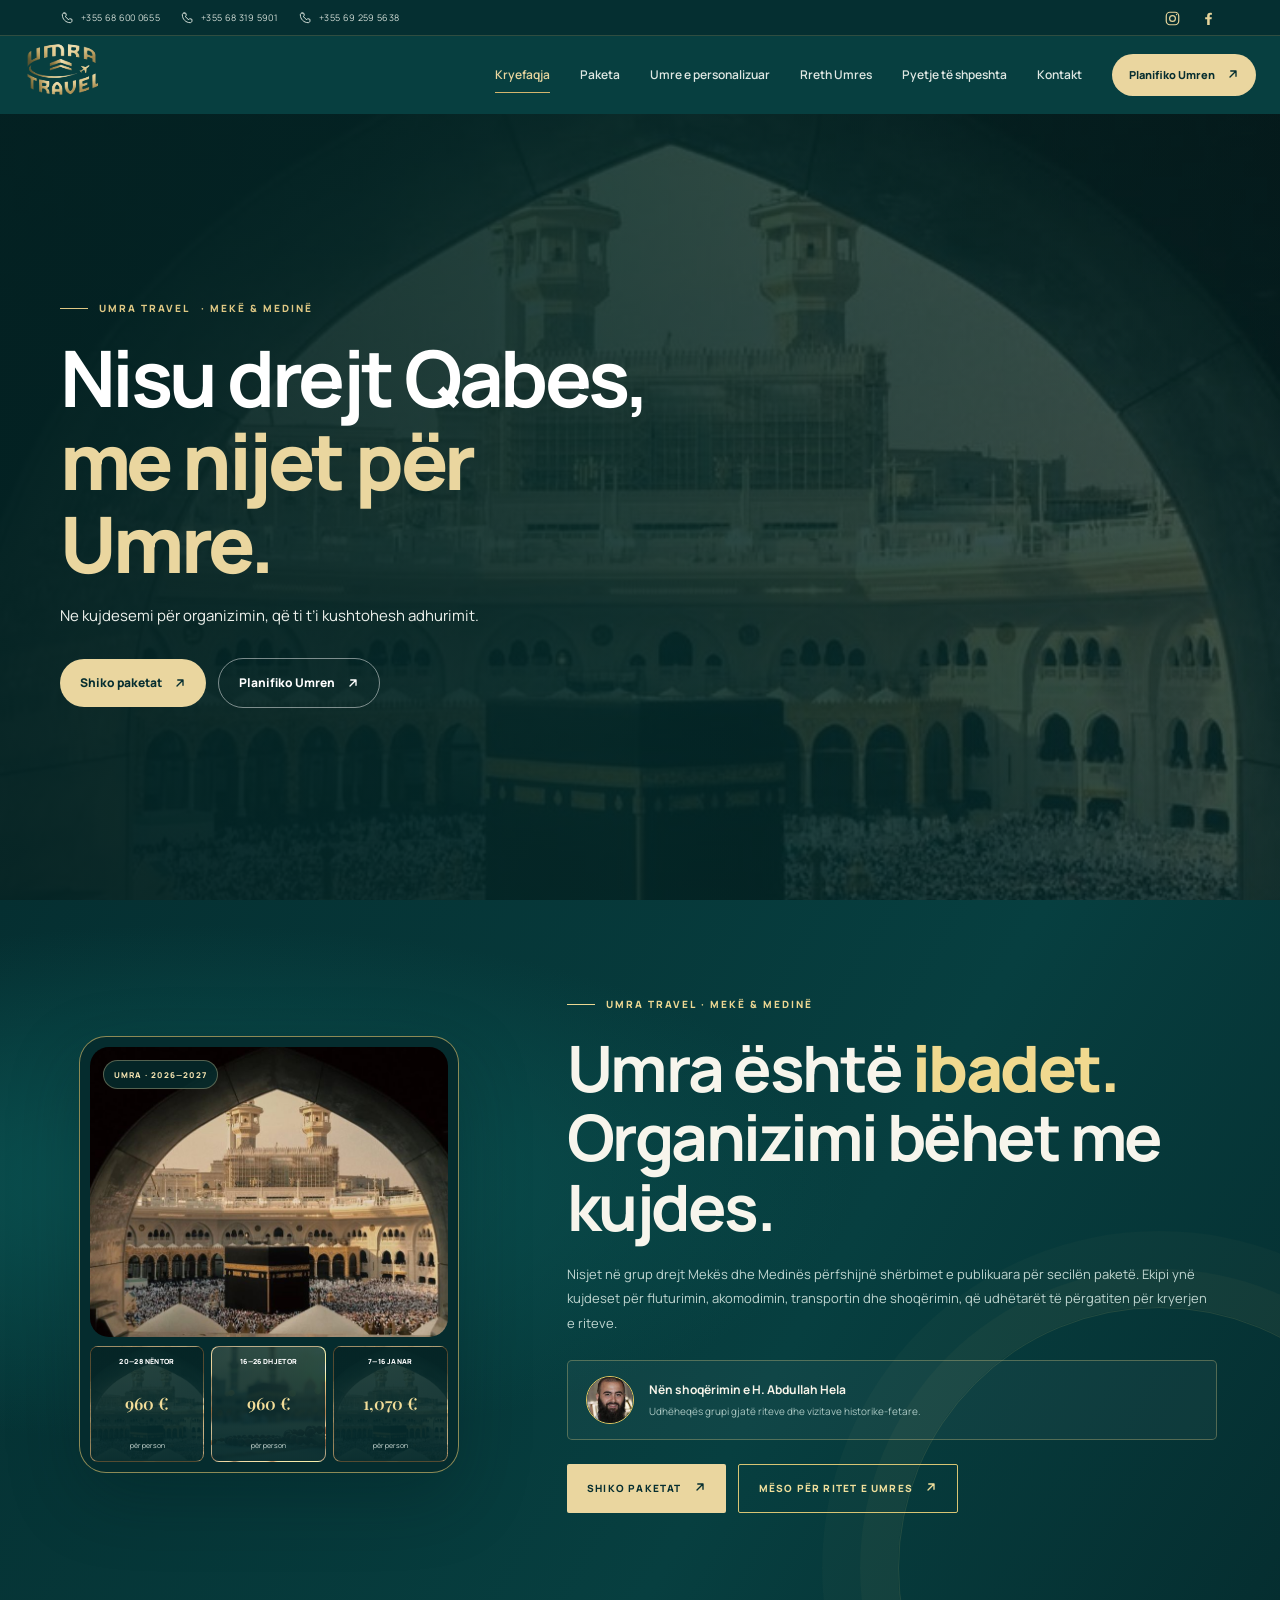
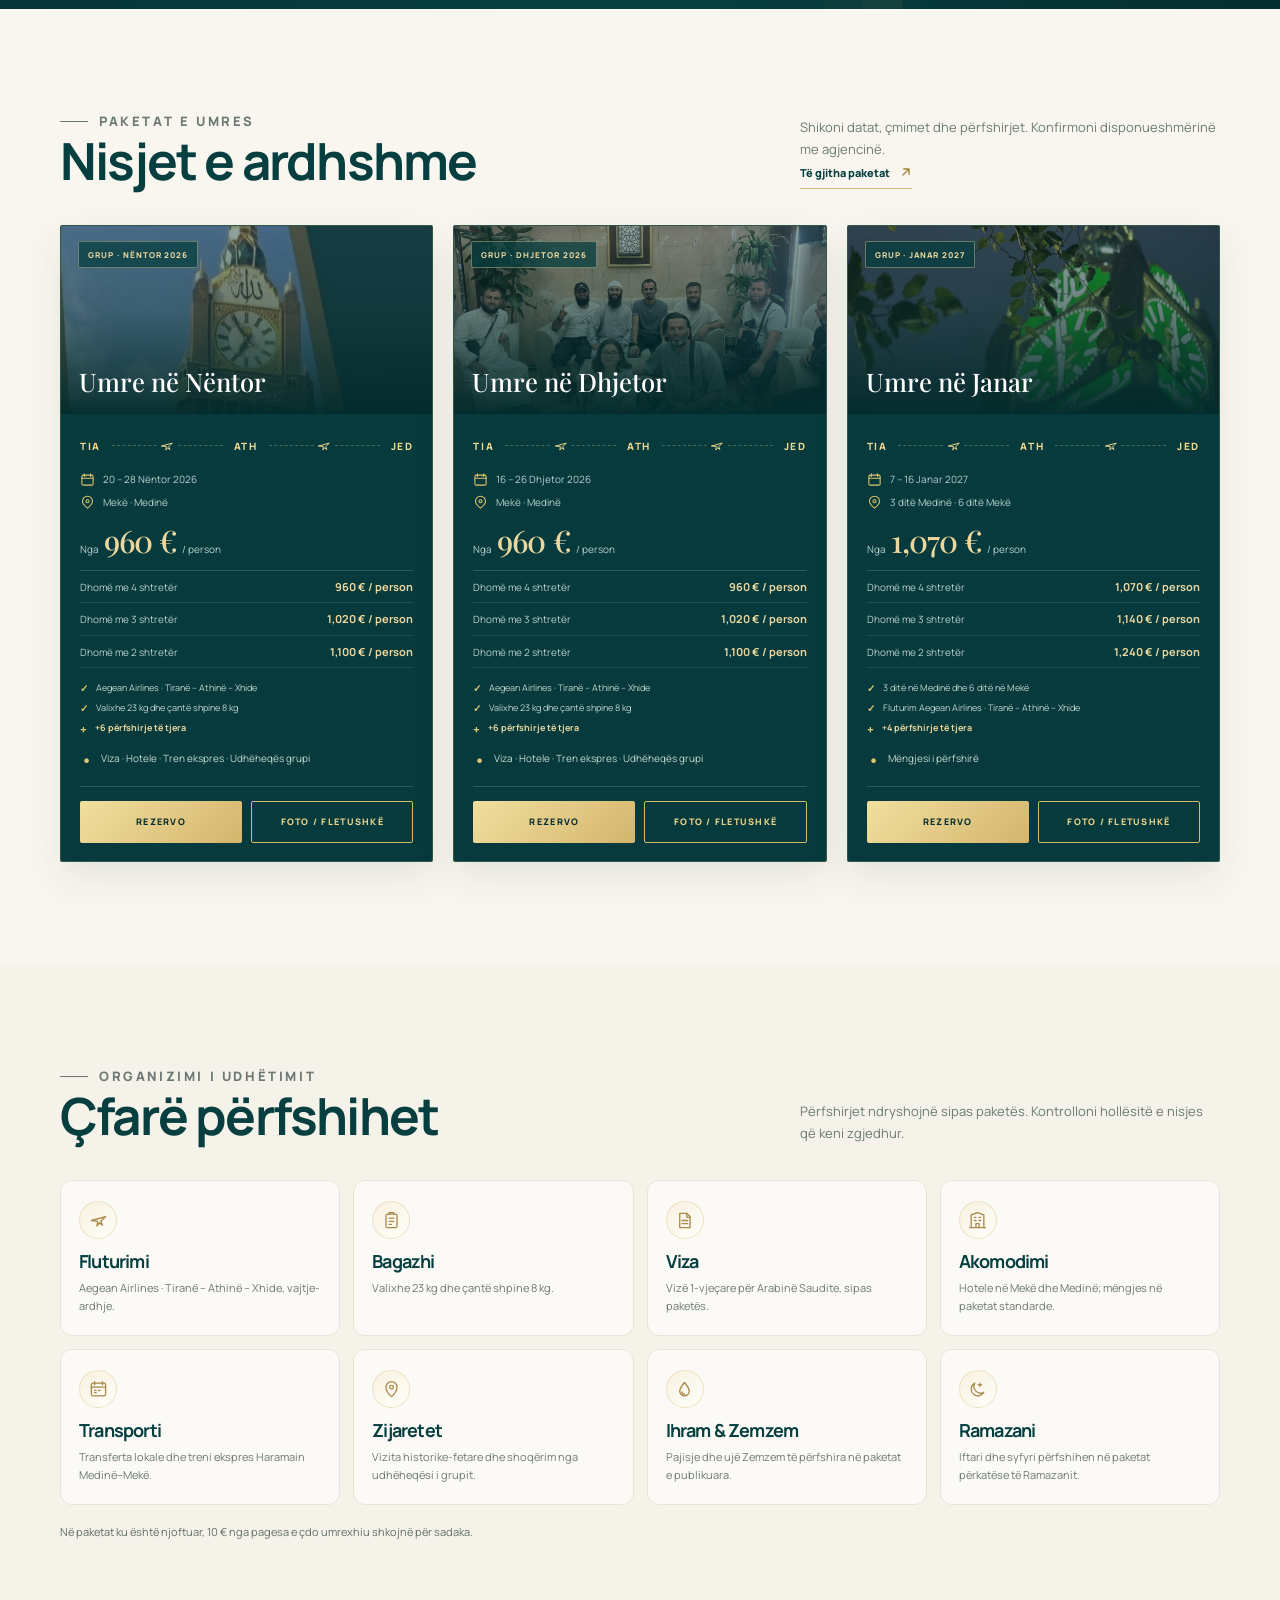
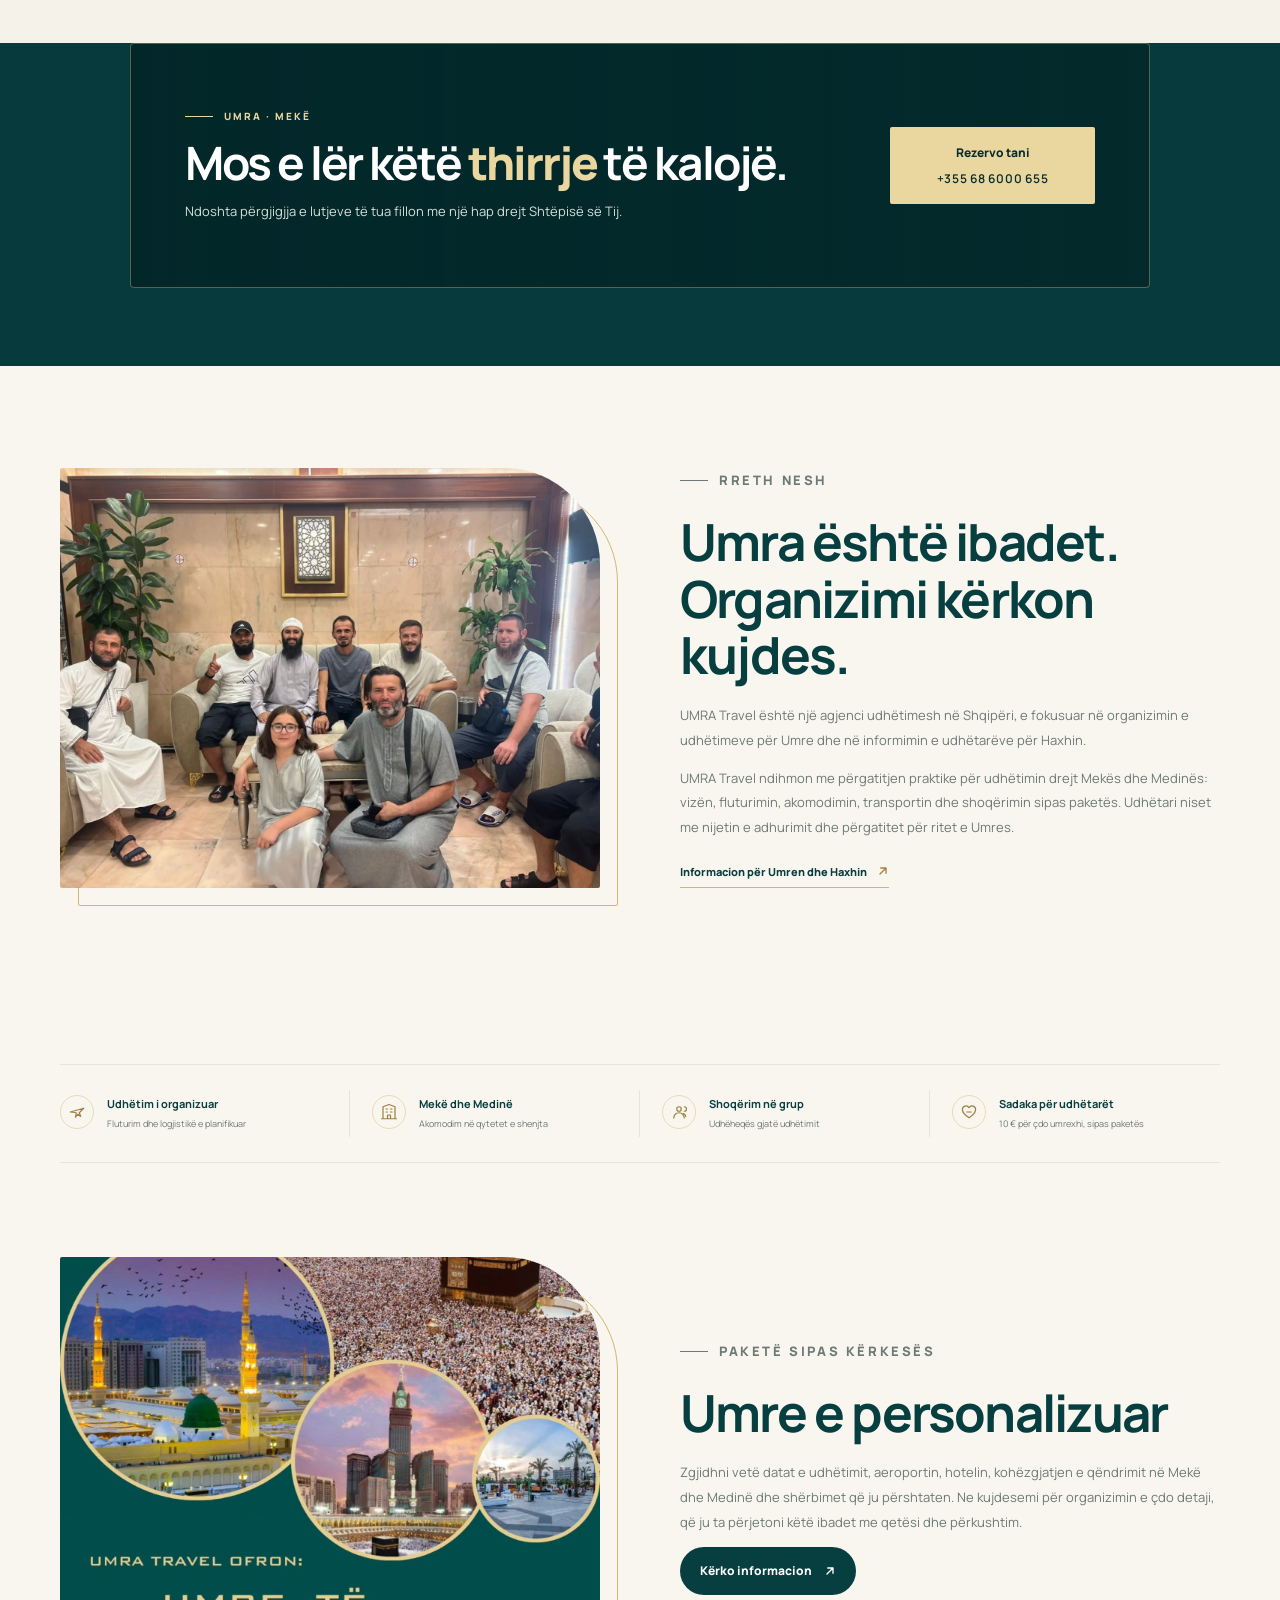
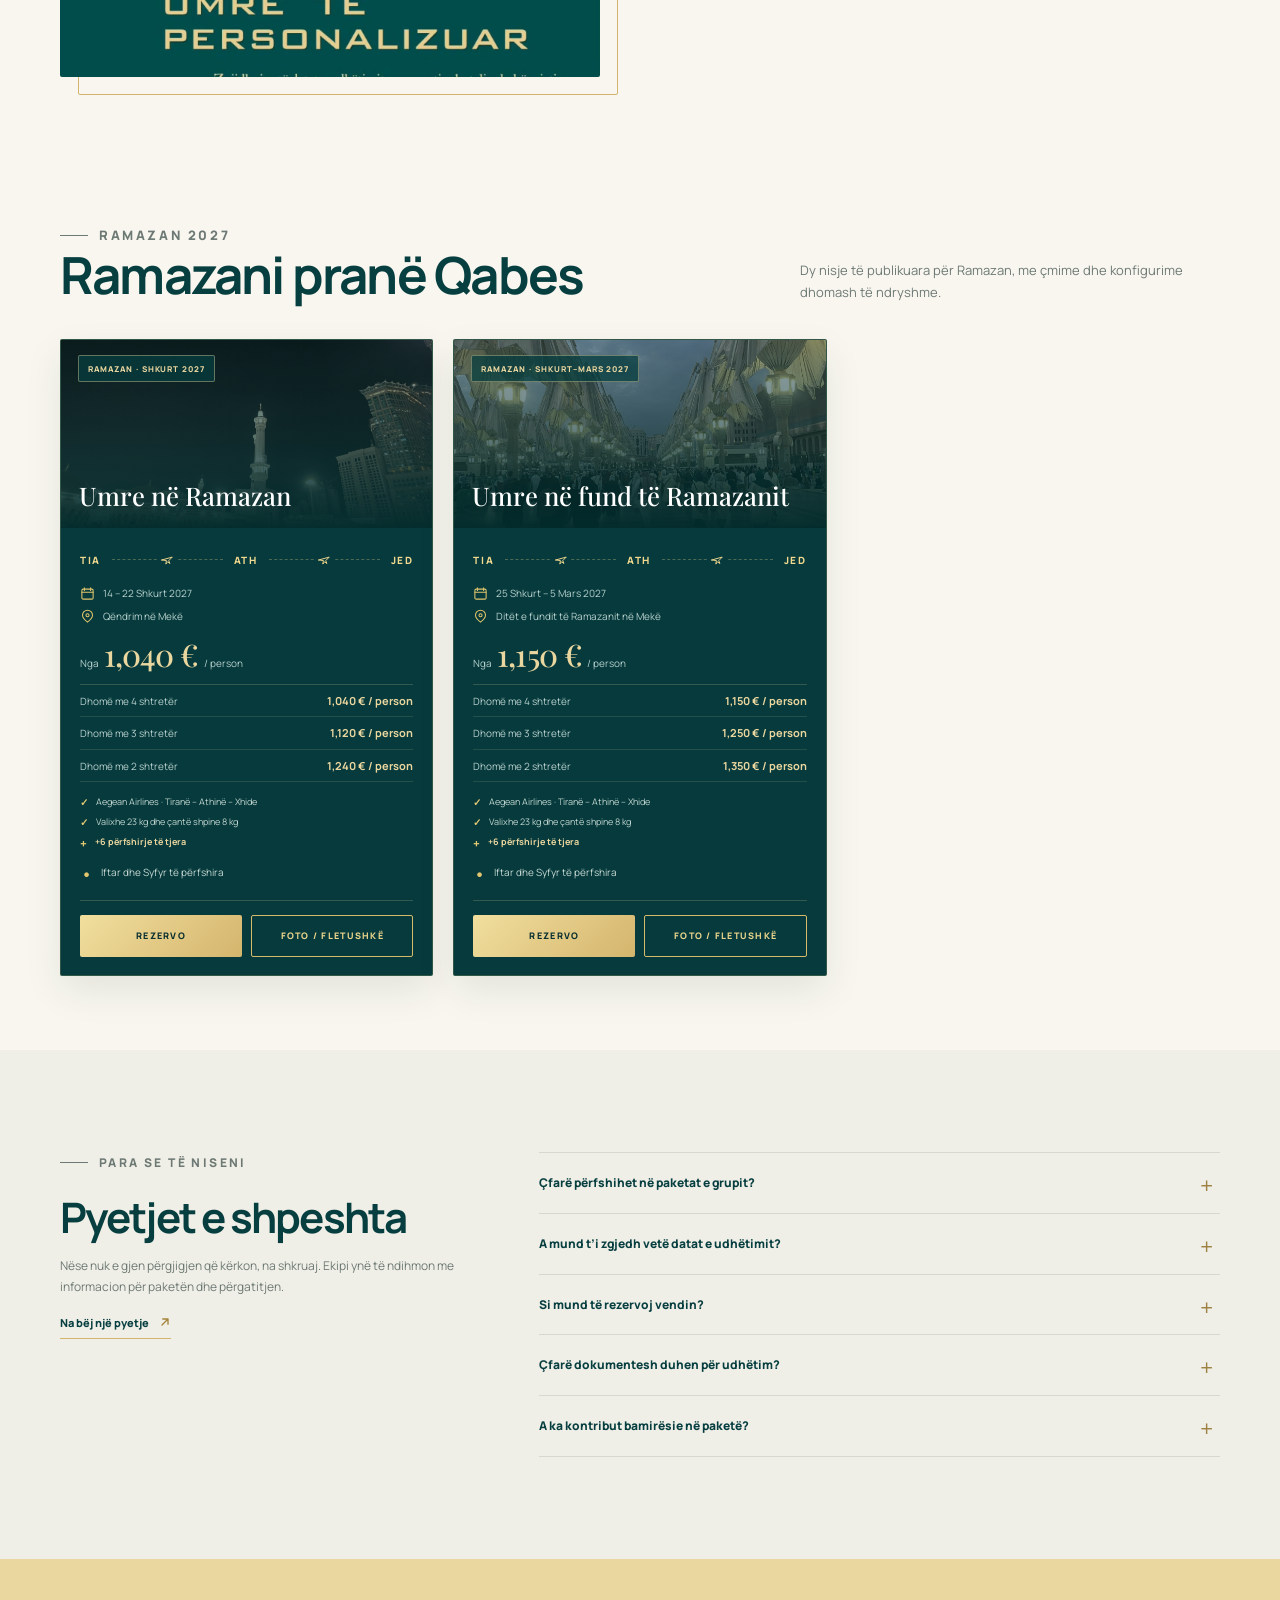
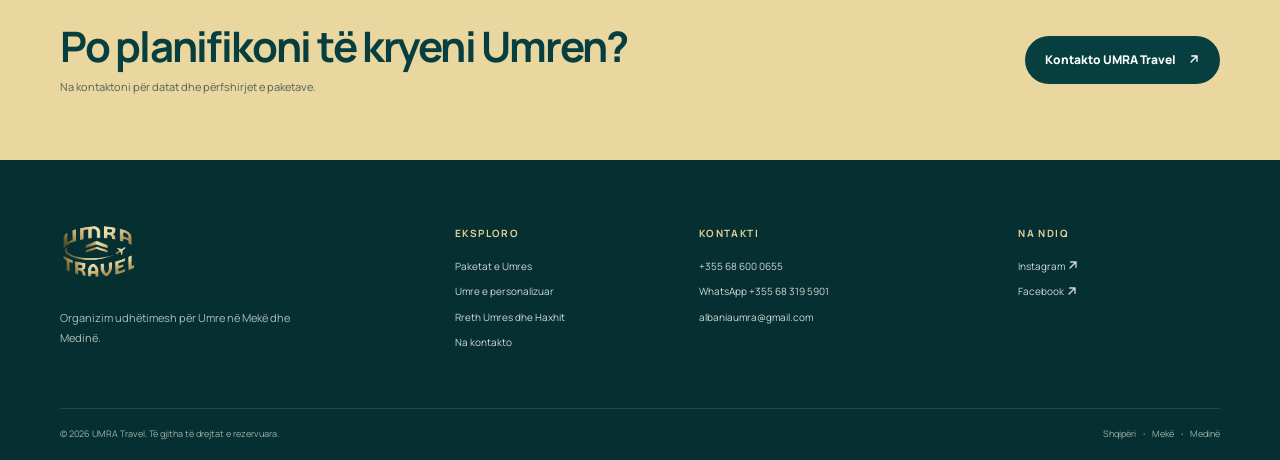
==== commit 842729cc: "updates" ====
--- a/index.html
+++ b/index.html
@@ -3,29 +3,38 @@
 <head>
   <meta charset="utf-8"><meta name="viewport" content="width=device-width, initial-scale=1">
   <meta name="theme-color" content="#073f40">
-  <meta name="description" content="UMRA Travel organizon udhëtime shpirtërore në Mekë dhe Medinë. Zbuloni paketat e Umres 2026–2027.">
-  <title>UMRA Travel | Umra në Mekë dhe Medinë</title>
-  <link rel="icon" type="image/jpeg" href="assets/images/umra-logo-source.jpg">
+  <meta name="description" content="UMRA Travel është agjenci udhëtimesh në Shqipëri për Umre dhe informacion për Haxhin. Shikoni paketat drejt Mekës dhe Medinës, çmimet dhe kërkoni ofertë të personalizuar."><meta property="og:locale" content="sq_AL"><meta property="og:site_name" content="UMRA Travel"><meta property="og:type" content="website"><meta property="og:title" content="UMRA Travel | Agjenci Umre dhe Haxh në Shqipëri"><meta property="og:description" content="UMRA Travel është agjenci udhëtimesh në Shqipëri për Umre dhe informacion për Haxhin. Shikoni paketat drejt Mekës dhe Medinës, çmimet dhe kërkoni ofertë të personalizuar."><meta name="twitter:card" content="summary"><meta name="twitter:title" content="UMRA Travel | Agjenci Umre dhe Haxh në Shqipëri"><meta name="twitter:description" content="UMRA Travel është agjenci udhëtimesh në Shqipëri për Umre dhe informacion për Haxhin. Shikoni paketat drejt Mekës dhe Medinës, çmimet dhe kërkoni ofertë të personalizuar.">
+  <title>UMRA Travel | Agjenci Umre dhe Haxh në Shqipëri</title>
+  <link rel="icon" type="image/svg+xml" href="assets/images/umra-logo.svg">
   <link rel="preconnect" href="https://fonts.googleapis.com"><link rel="preconnect" href="https://fonts.gstatic.com" crossorigin>
   <link href="https://fonts.googleapis.com/css2?family=DM+Sans:wght@400;500;600;700&family=Manrope:wght@400;500;600;700;800&family=Playfair+Display:ital,wght@0,500;0,600;0,700;1,500;1,600&display=swap" rel="stylesheet">
+  <link rel="preload" as="audio" href="assets/images/umra-banner-audio.mp3" type="audio/mpeg" fetchpriority="high">
   <link rel="stylesheet" href="assets/css/site.css">
+  <script type="application/ld+json">
+  {"@context":"https://schema.org","@type":"TravelAgency","name":"UMRA Travel","description":"Agjenci udhëtimesh në Shqipëri e fokusuar në organizimin e Umres dhe informacionin për Haxhin në Mekë dhe Medinë.","email":"albaniaumra@gmail.com","telephone":["+355 68 600 0655","+355 68 319 5901","+355 69 259 5638"],"areaServed":{"@type":"Country","name":"Albania"},"sameAs":["https://www.instagram.com/umratravel/","https://www.facebook.com/umratravelalbania/"],"contactPoint":[{"@type":"ContactPoint","telephone":"+355 68 600 0655","contactType":"reservations","availableLanguage":"Albanian"},{"@type":"ContactPoint","telephone":"+355 68 319 5901","contactType":"WhatsApp","availableLanguage":"Albanian"},{"@type":"ContactPoint","telephone":"+355 69 259 5638","contactType":"WhatsApp","availableLanguage":"Albanian"}]}
+  </script>
+  <script type="application/ld+json">
+  {"@context":"https://schema.org","@type":"FAQPage","mainEntity":[{"@type":"Question","name":"Çfarë përfshihet në paketat e grupit?","acceptedAnswer":{"@type":"Answer","text":"Përmbajtja varet nga paketa. Paketat e publikuara përfshijnë shërbime si vizë, akomodim, transport lokal, tren ekspres dhe udhëheqës grupi. Hollësitë shfaqen te secila paketë dhe konfirmohen nga agjencia."}},{"@type":"Question","name":"A mund t’i zgjedh vetë datat e udhëtimit?","acceptedAnswer":{"@type":"Answer","text":"Po. Umra e personalizuar u mundëson individëve dhe familjeve të kërkojnë data, aeroport, hotel dhe kohëzgjatje sipas preferencës."}},{"@type":"Question","name":"Si mund të rezervoj vendin?","acceptedAnswer":{"@type":"Answer","text":"Zgjidh paketën dhe plotëso formularin e shkurtër. Kërkesa përgatitet në WhatsApp; ajo dërgohet vetëm pasi ta hapësh dhe ta konfirmosh mesazhin."}},{"@type":"Question","name":"Çfarë dokumentesh duhen për udhëtim?","acceptedAnswer":{"@type":"Answer","text":"Kërkesat mund të varen nga dokumentet dhe rregullat në fuqi. Na kontakto për udhëzimet e përditësuara për udhëtimin tënd."}},{"@type":"Question","name":"A ka kontribut bamirësie në paketë?","acceptedAnswer":{"@type":"Answer","text":"Në paketat për të cilat është publikuar ky informacion, 10 € nga pagesa e çdo udhëtari shkojnë për sadaka. Konfirmoje këtë hollësi me ekipin gjatë rezervimit."}}]}
+  </script>
 </head>
 <body>
   <div class="contact-strip" aria-label="Kontaktet e UMRA Travel"><div class="contact-strip-inner wrap"><div class="contact-strip-phones"><a href="tel:+355686000655"><svg viewBox="0 0 24 24" aria-hidden="true"><path d="M7 3.5h2.7l1.2 4-1.8 1.4a14 14 0 0 0 6 6l1.4-1.8 4 1.2V17c0 1.7-1.4 3-3 3C10 20 4 14 4 6.5c0-1.7 1.3-3 3-3Z"/></svg><span>+355 68 600 0655</span></a><a href="tel:+355683195901"><svg viewBox="0 0 24 24" aria-hidden="true"><path d="M7 3.5h2.7l1.2 4-1.8 1.4a14 14 0 0 0 6 6l1.4-1.8 4 1.2V17c0 1.7-1.4 3-3 3C10 20 4 14 4 6.5c0-1.7 1.3-3 3-3Z"/></svg><span>+355 68 319 5901</span></a><a href="tel:+355692595638"><svg viewBox="0 0 24 24" aria-hidden="true"><path d="M7 3.5h2.7l1.2 4-1.8 1.4a14 14 0 0 0 6 6l1.4-1.8 4 1.2V17c0 1.7-1.4 3-3 3C10 20 4 14 4 6.5c0-1.7 1.3-3 3-3Z"/></svg><span>+355 69 259 5638</span></a></div><div class="contact-strip-social" aria-label="Rrjetet sociale"><a href="https://www.instagram.com/umratravel/" target="_blank" rel="noopener" aria-label="Instagram UMRA Travel"><svg viewBox="0 0 24 24" aria-hidden="true"><rect x="3.2" y="3.2" width="17.6" height="17.6" rx="5.2"/><circle cx="12" cy="12" r="4.1"/><circle class="social-dot" cx="17.7" cy="6.4" r="1"/></svg></a><a href="https://www.facebook.com/umratravelalbania/" target="_blank" rel="noopener" aria-label="Facebook UMRA Travel"><svg viewBox="0 0 24 24" aria-hidden="true"><path class="facebook-mark" d="M13.7 21v-7.8h2.6l.4-3h-3V8.3c0-.9.3-1.5 1.5-1.5h1.6V4.1c-.3 0-1.3-.1-2.5-.1-2.5 0-4.2 1.5-4.2 4.3v1.9H7.3v3h2.8V21z"/></svg></a></div></div></div><header class="site-header" id="siteHeader"><div class="nav-shell">
     <a class="brand" href="index.html" aria-label="UMRA Travel – faqja kryesore"><img src="assets/images/umra-logo.svg" alt="UMRA Travel"></a>
     <button class="menu-toggle" id="menuToggle" aria-label="Hap menunë" aria-expanded="false"><span></span><span></span></button>
-    <nav class="main-nav" id="mainNav" aria-label="Menuja kryesore"><a class="is-active" href="index.html">Kryefaqja</a><a href="paketa.html">Paketa</a><a href="personalizuar.html">Umre e personalizuar</a><a href="rreth-umres.html">Rreth Umres</a><a href="#pyetje">Pyetje të shpeshta</a><a href="kontakt.html">Kontakt</a><a class="nav-cta" href="paketa.html">Gjej udhëtimin <span>↗</span></a></nav>
+    <nav class="main-nav" id="mainNav" aria-label="Menuja kryesore"><a class="is-active" href="index.html">Kryefaqja</a><a href="paketa.html">Paketa</a><a href="personalizuar.html">Umre e personalizuar</a><a href="rreth-umres.html">Rreth Umres</a><a href="#pyetje">Pyetje të shpeshta</a><a href="kontakt.html">Kontakt</a><a class="nav-cta" href="personalizuar.html">Planifiko Umren <span><svg class="arrow-icon" viewBox="0 0 16 16" aria-hidden="true"><path d="M4 12 12 4M5 4h7v7"/></svg></span></a></nav>
   </div></header>
   <main>
     <section class="hero hero-minimal" aria-label="UMRA Travel · Umre në Mekë dhe Medinë">
-      <div class="hero-media"><img src="assets/images/hero-prayer-beads.jpg" alt="Tespihe para Qabes në Mekë" fetchpriority="high"></div>
+      <div class="hero-media"><video autoplay muted loop playsinline preload="auto" poster="assets/images/hero-kaaba-arch.jpg" aria-hidden="true"><source src="assets/images/umra-banner-video.mp4" type="video/mp4"></video></div>
       <div class="hero-shade" aria-hidden="true"></div>
-      <div class="hero-content"><div class="hero-copy"><p class="eyebrow hero-brandline">UMRA TRAVEL <span>· MEKË &amp; MEDINË</span></p><h1>Nisu drejt Qabes,<br><em>me nijet për Umre.</em></h1><p class="hero-lede">Ne kujdesemi për organizimin, që ti t’i kushtohesh adhurimit.</p><div class="hero-actions"><a class="button" href="paketa.html">Shiko paketat <span>↗</span></a><a class="button button-outline" href="personalizuar.html">Planifiko Umren <span>↗</span></a></div></div></div>
+      <div class="hero-content"><div class="hero-copy"><p class="eyebrow hero-brandline">UMRA TRAVEL <span>· MEKË &amp; MEDINË</span></p><h1>Nisu drejt Qabes,<br><em>me nijet për Umre.</em></h1><p class="hero-lede">Ne kujdesemi për organizimin, që ti t’i kushtohesh adhurimit.</p><div class="hero-actions"><a class="button" href="paketa.html">Shiko paketat <span><svg class="arrow-icon" viewBox="0 0 16 16" aria-hidden="true"><path d="M4 12 12 4M5 4h7v7"/></svg></span></a><a class="button button-outline" href="personalizuar.html">Planifiko Umren <span><svg class="arrow-icon" viewBox="0 0 16 16" aria-hidden="true"><path d="M4 12 12 4M5 4h7v7"/></svg></span></a></div></div></div>
+      <audio class="hero-audio" data-site-audio autoplay loop preload="auto"><source src="assets/images/umra-banner-audio.mp3" type="audio/mpeg"></audio>
     </section>
+    
     <section class="season-feature" aria-labelledby="season-title">
       <div class="wrap season-feature-grid">
         <div class="season-visual">
-          <div class="season-video-frame"><video autoplay muted loop playsinline controls preload="metadata" poster="assets/images/hero-kaaba-arch.jpg" aria-label="Pamje nga udhëtimi i Umres"><source src="assets/images/umra-2026.mp4" type="video/mp4"></video><span class="season-video-label">UMRA · 2026—2027</span></div>
+          <div class="season-video-frame"><video autoplay muted loop playsinline preload="auto" poster="assets/images/hero-kaaba-arch.jpg" aria-label="Pamje pa zë nga udhëtimi i Umres"><source src="assets/images/umra-2026.mp4" type="video/mp4"></video><span class="season-video-label">UMRA · 2026—2027</span></div>
           <div class="season-dates" aria-label="Nisjet e ardhshme">
             <a href="paketa.html?slug=umre-20-28-nentor-2026"><small>20—28 Nëntor</small><strong>960 €</strong><span>për person</span></a>
             <a href="paketa.html?slug=umre-16-26-dhjetor-2026"><small>16—26 Dhjetor</small><strong>960 €</strong><span>për person</span></a>
@@ -36,12 +45,12 @@
           <p class="eyebrow">UMRA TRAVEL · MEKË &amp; MEDINË</p>
           <h2 id="season-title">Umra është <em>ibadet.</em><br>Organizimi bëhet me kujdes.</h2>
           <p>Nisjet në grup drejt Mekës dhe Medinës përfshijnë shërbimet e publikuara për secilën paketë. Ekipi ynë kujdeset për fluturimin, akomodimin, transportin dhe shoqërimin, që udhëtarët të përgatiten për kryerjen e riteve.</p>
-          <div class="season-guide"><span class="season-guide-mark" aria-hidden="true">A</span><div><strong>Nën shoqërimin e H. Abdullah Hela</strong><small>Udhëheqës grupi gjatë riteve dhe vizitave historike-fetare.</small></div></div>
-          <div class="season-actions"><a class="button" href="paketa.html">Shiko paketat <span aria-hidden="true">↗</span></a><a class="button button-outline" href="rreth-umres.html#umra-ritual">Mëso për ritet e Umres <span aria-hidden="true">↗</span></a></div>
+          <div class="season-guide"><img class="season-guide-portrait" src="assets/images/abdullah-hela.jpg" alt="H. Abdullah Hela, udhëheqës grupi" loading="lazy"><div><strong>Nën shoqërimin e H. Abdullah Hela</strong><small>Udhëheqës grupi gjatë riteve dhe vizitave historike-fetare.</small></div></div>
+          <div class="season-actions"><a class="button" href="paketa.html">Shiko paketat <span aria-hidden="true"><svg class="arrow-icon" viewBox="0 0 16 16" aria-hidden="true"><path d="M4 12 12 4M5 4h7v7"/></svg></span></a><a class="button button-outline" href="rreth-umres.html#umra-ritual">Mëso për ritet e Umres <span aria-hidden="true"><svg class="arrow-icon" viewBox="0 0 16 16" aria-hidden="true"><path d="M4 12 12 4M5 4h7v7"/></svg></span></a></div>
         </div>
       </div>
     </section>
-    <section class="section" id="paketat"><div class="wrap"><div class="section-head"><div><p class="eyebrow section-kicker">Paketat e Umres</p><h2>Nisjet e ardhshme</h2></div><div><p>Shikoni datat, çmimet dhe përfshirjet. Konfirmoni disponueshmërinë me agjencinë.</p><a class="text-link" href="paketa.html">Të gjitha paketat <span>↗</span></a></div></div><div class="package-grid" data-home-packages></div></div></section>
+    <section class="section" id="paketat"><div class="wrap"><div class="section-head"><div><p class="eyebrow section-kicker">Paketat e Umres</p><h2>Nisjet e ardhshme</h2></div><div><p>Shikoni datat, çmimet dhe përfshirjet. Konfirmoni disponueshmërinë me agjencinë.</p><a class="text-link" href="paketa.html">Të gjitha paketat <span><svg class="arrow-icon" viewBox="0 0 16 16" aria-hidden="true"><path d="M4 12 12 4M5 4h7v7"/></svg></span></a></div></div><div class="package-grid" data-home-packages></div></div></section>
     <section class="section included-section"><div class="wrap"><div class="section-head"><div><p class="eyebrow section-kicker">Organizimi i udhëtimit</p><h2>Çfarë përfshihet</h2></div><p>Përfshirjet ndryshojnë sipas paketës. Kontrolloni hollësitë e nisjes që keni zgjedhur.</p></div><div class="included-grid">
       <article><b><svg class="line-icon" viewBox="0 0 24 24" aria-hidden="true"><path d="m3 12 18-5-6 6 2 5-4-3-3 4 1-6-8-1Z"/></svg></b><h3>Fluturimi</h3><p>Aegean Airlines · Tiranë – Athinë – Xhide, vajtje-ardhje.</p></article>
       <article><b><svg class="line-icon" viewBox="0 0 24 24" aria-hidden="true"><rect x="5" y="4" width="14" height="17" rx="2"/><path d="M9 4V2h6v2M9 9h6M9 13h6M9 17h3"/></svg></b><h3>Bagazhi</h3><p>Valixhe 23 kg dhe çantë shpine 8 kg.</p></article>
@@ -53,21 +62,21 @@
       <article><b><svg class="line-icon" viewBox="0 0 24 24" aria-hidden="true"><path d="M20 15.5A8.5 8.5 0 0 1 8.5 4 8.5 8.5 0 1 0 20 15.5Z"/><path d="M15 4v4M13 6h4"/></svg></b><h3>Ramazani</h3><p>Iftari dhe syfyri përfshihen në paketat përkatëse të Ramazanit.</p></article>
     </div><p class="included-note">Në paketat ku është njoftuar, 10 € nga pagesa e çdo umrexhiu shkojnë për sadaka.</p></div></section>
     <section class="pilgrimage-call"><div class="wrap pilgrimage-call-inner"><div><p class="eyebrow">Umra · Mekë</p><h2>Mos e lër këtë <em>thirrje</em> të kalojë.</h2><p>Ndoshta përgjigjja e lutjeve të tua fillon me një hap drejt Shtëpisë së Tij.</p></div><a class="button" href="tel:+355686000655">Rezervo tani <span>+355 68 6000 655</span></a></div></section>
-    <section class="manifesto"><div class="wrap manifesto-grid"><div><p class="eyebrow">Qëllimi i udhëtimit</p><h2>Umra është ibadet. Organizimi kërkon kujdes.</h2></div><div><p>UMRA Travel ndihmon me përgatitjen praktike për udhëtimin drejt Mekës dhe Medinës: vizën, fluturimin, akomodimin, transportin dhe shoqërimin sipas paketës. Udhëtari niset me nijetin e adhurimit dhe përgatitet për ritet e Umres.</p><a class="text-link" href="rreth-umres.html">Informacion për Umren dhe Haxhin <span>↗</span></a></div></div></section>
+    <section class="section about-mission" id="rreth-nesh" aria-labelledby="about-title"><div class="wrap story-grid"><div class="story-image about-image"><img src="assets/images/umra-travel-group.jpg" alt="Udhëtarë të mbledhur gjatë një udhëtimi në grup" loading="lazy" width="1440" height="1080"></div><div class="story-copy"><p class="eyebrow section-kicker">Rreth nesh</p><h2 id="about-title">Umra është ibadet. Organizimi kërkon kujdes.</h2><p>UMRA Travel është një agjenci udhëtimesh në Shqipëri, e fokusuar në organizimin e udhëtimeve për Umre dhe në informimin e udhëtarëve për Haxhin.</p><p>UMRA Travel ndihmon me përgatitjen praktike për udhëtimin drejt Mekës dhe Medinës: vizën, fluturimin, akomodimin, transportin dhe shoqërimin sipas paketës. Udhëtari niset me nijetin e adhurimit dhe përgatitet për ritet e Umres.</p><a class="text-link" href="rreth-umres.html">Informacion për Umren dhe Haxhin <span><svg class="arrow-icon" viewBox="0 0 16 16" aria-hidden="true"><path d="M4 12 12 4M5 4h7v7"/></svg></span></a></div></div></section>
     <section class="section section-tight"><div class="wrap service-strip">
       <div class="service-item"><span class="service-icon"><svg class="line-icon" viewBox="0 0 24 24" aria-hidden="true"><path d="m3 12 18-5-6 6 2 5-4-3-3 4 1-6-8-1Z"/></svg></span><div><strong>Udhëtim i organizuar</strong><small>Fluturim dhe logjistikë e planifikuar</small></div></div>
       <div class="service-item"><span class="service-icon"><svg class="line-icon" viewBox="0 0 24 24" aria-hidden="true"><path d="M4 21V5l8-3 8 3v16M2 21h20M8 8h2M14 8h2M8 12h2M14 12h2M10 21v-5h4v5"/></svg></span><div><strong>Mekë dhe Medinë</strong><small>Akomodim në qytetet e shenjta</small></div></div>
       <div class="service-item"><span class="service-icon"><svg class="line-icon" viewBox="0 0 24 24" aria-hidden="true"><circle cx="12" cy="8" r="3"/><path d="M5 20a7 7 0 0 1 14 0M19 5a3 3 0 0 1 0 6M21 18a5 5 0 0 0-3-4"/></svg></span><div><strong>Shoqërim në grup</strong><small>Udhëheqës gjatë udhëtimit</small></div></div>
       <div class="service-item"><span class="service-icon"><svg class="line-icon" viewBox="0 0 24 24" aria-hidden="true"><path d="M20.8 8.7c0 5.4-8.8 11-8.8 11s-8.8-5.6-8.8-11A4.7 4.7 0 0 1 12 6.3a4.7 4.7 0 0 1 8.8 2.4Z"/><path d="M9 12h6"/></svg></span><div><strong>Sadaka për udhëtarët</strong><small>10 € për çdo umrexhi, sipas paketës</small></div></div>
     </div></section>
-    <section class="section section-tight"  style="padding-top:20px"><div class="wrap story-grid"><div class="story-image"><img src="assets/images/custom-umra-poster.jpg" alt="Pamje nga Meka dhe Medina në materialin e UMRA Travel" loading="lazy"></div><div class="story-copy"><p class="eyebrow section-kicker">Paketë sipas kërkesës</p><h2>Umre e personalizuar</h2><p>Zgjidhni vetë datat e udhëtimit, aeroportin, hotelin, kohëzgjatjen e qëndrimit në Mekë dhe Medinë dhe shërbimet që ju përshtaten. Ne kujdesemi për organizimin e çdo detaji, që ju ta përjetoni këtë ibadet me qetësi dhe përkushtim.</p><a class="button button-dark" href="personalizuar.html">Kërko informacion <span>↗</span></a></div></div></section>
+    <section class="section section-tight"  style="padding-top:20px"><div class="wrap story-grid"><div class="story-image"><img src="assets/images/custom-umra-poster.jpg" alt="Pamje nga Meka dhe Medina në materialin e UMRA Travel" loading="lazy"></div><div class="story-copy"><p class="eyebrow section-kicker">Paketë sipas kërkesës</p><h2>Umre e personalizuar</h2><p>Zgjidhni vetë datat e udhëtimit, aeroportin, hotelin, kohëzgjatjen e qëndrimit në Mekë dhe Medinë dhe shërbimet që ju përshtaten. Ne kujdesemi për organizimin e çdo detaji, që ju ta përjetoni këtë ibadet me qetësi dhe përkushtim.</p><a class="button button-dark" href="personalizuar.html">Kërko informacion <span><svg class="arrow-icon" viewBox="0 0 16 16" aria-hidden="true"><path d="M4 12 12 4M5 4h7v7"/></svg></span></a></div></div></section>
     <section class="section section-tight"><div class="wrap"><div class="section-head"><div><p class="eyebrow section-kicker">Ramazan 2027</p><h2>Ramazani pranë Qabes</h2></div><p>Dy nisje të publikuara për Ramazan, me çmime dhe konfigurime dhomash të ndryshme.</p></div><div class="package-grid" data-ramadan-packages></div></div></section>
-    <section class="faq-section section" id="pyetje"><div class="wrap faq-layout"><div class="faq-side"><p class="eyebrow section-kicker">Para se të niseni</p><h2>Pyetjet e shpeshta</h2><p>Nëse nuk e gjen përgjigjen që kërkon, na shkruaj. Ekipi ynë të ndihmon me informacion për paketën dhe përgatitjen.</p><a class="text-link" href="kontakt.html">Na bëj një pyetje <span>↗</span></a></div>
+    <section class="faq-section section" id="pyetje"><div class="wrap faq-layout"><div class="faq-side"><p class="eyebrow section-kicker">Para se të niseni</p><h2>Pyetjet e shpeshta</h2><p>Nëse nuk e gjen përgjigjen që kërkon, na shkruaj. Ekipi ynë të ndihmon me informacion për paketën dhe përgatitjen.</p><a class="text-link" href="kontakt.html">Na bëj një pyetje <span><svg class="arrow-icon" viewBox="0 0 16 16" aria-hidden="true"><path d="M4 12 12 4M5 4h7v7"/></svg></span></a></div>
       <div class="faq-list"><details class="faq-item"><summary>Çfarë përfshihet në paketat e grupit?</summary><p>Përmbajtja varet nga paketa. Paketat e publikuara përfshijnë shërbime si vizë, akomodim, transport lokal, tren ekspres dhe udhëheqës grupi. Hollësitë shfaqen te secila paketë dhe konfirmohen nga agjencia.</p></details><details class="faq-item"><summary>A mund t’i zgjedh vetë datat e udhëtimit?</summary><p>Po. Umra e personalizuar u mundëson individëve dhe familjeve të kërkojnë data, aeroport, hotel dhe kohëzgjatje sipas preferencës.</p></details><details class="faq-item"><summary>Si mund të rezervoj vendin?</summary><p>Zgjidh paketën dhe plotëso formularin e shkurtër. Kërkesa përgatitet në WhatsApp; ajo dërgohet vetëm pasi ta hapësh dhe ta konfirmosh mesazhin.</p></details><details class="faq-item"><summary>Çfarë dokumentesh duhen për udhëtim?</summary><p>Kërkesat mund të varen nga dokumentet dhe rregullat në fuqi. Na kontakto për udhëzimet e përditësuara për udhëtimin tënd.</p></details><details class="faq-item"><summary>A ka kontribut bamirësie në paketë?</summary><p>Në paketat për të cilat është publikuar ky informacion, 10 € nga pagesa e çdo udhëtari shkojnë për sadaka. Konfirmoje këtë hollësi me ekipin gjatë rezervimit.</p></details></div>
     </div></section>
-    <section class="cta-band"><div class="wrap cta-band-inner"><div><h2>Po planifikoni të kryeni Umren?</h2><p>Na kontaktoni për datat dhe përfshirjet e paketave.</p></div><a class="button button-dark" href="kontakt.html">Kontakto UMRA Travel <span>↗</span></a></div></section>
+    <section class="cta-band"><div class="wrap cta-band-inner"><div><h2>Po planifikoni të kryeni Umren?</h2><p>Na kontaktoni për datat dhe përfshirjet e paketave.</p></div><a class="button button-dark" href="kontakt.html">Kontakto UMRA Travel <span><svg class="arrow-icon" viewBox="0 0 16 16" aria-hidden="true"><path d="M4 12 12 4M5 4h7v7"/></svg></span></a></div></section>
   </main>
-  <footer class="site-footer"><div class="footer-main wrap"><div class="footer-brand"><a class="brand footer-brand-link" href="index.html"><img src="assets/images/umra-logo.svg" alt="UMRA Travel"></a><p>Organizim udhëtimesh për Umre në Mekë dhe Medinë.</p></div><div><h3>Eksploro</h3><a href="paketa.html">Paketat e Umres</a><a href="personalizuar.html">Umre e personalizuar</a><a href="rreth-umres.html">Rreth Umres dhe Haxhit</a><a href="kontakt.html">Na kontakto</a></div><div><h3>Kontakti</h3><a href="tel:+355686000655">+355 68 600 0655</a><a href="https://wa.me/355683195901">WhatsApp +355 68 319 5901</a><a href="mailto:albaniaumra@gmail.com">albaniaumra@gmail.com</a></div><div><h3>Na ndiq</h3><a href="https://www.instagram.com/umratravel/" target="_blank" rel="noopener">Instagram ↗</a><a href="https://www.facebook.com/umratravelalbania/" target="_blank" rel="noopener">Facebook ↗</a></div></div><div class="footer-bottom wrap"><span>© 2026 UMRA Travel. Të gjitha të drejtat e rezervuara.</span><span>Shqipëri <b>·</b> Mekë <b>·</b> Medinë</span></div></footer>
+  <footer class="site-footer"><div class="footer-main wrap"><div class="footer-brand"><a class="brand footer-brand-link" href="index.html"><img src="assets/images/umra-logo.svg" alt="UMRA Travel"></a><p>Organizim udhëtimesh për Umre në Mekë dhe Medinë.</p></div><div><h3>Eksploro</h3><a href="paketa.html">Paketat e Umres</a><a href="personalizuar.html">Umre e personalizuar</a><a href="rreth-umres.html">Rreth Umres dhe Haxhit</a><a href="kontakt.html">Na kontakto</a></div><div><h3>Kontakti</h3><a href="tel:+355686000655">+355 68 600 0655</a><a href="https://wa.me/355683195901">WhatsApp +355 68 319 5901</a><a href="mailto:albaniaumra@gmail.com">albaniaumra@gmail.com</a></div><div><h3>Na ndiq</h3><a href="https://www.instagram.com/umratravel/" target="_blank" rel="noopener">Instagram <svg class="arrow-icon" viewBox="0 0 16 16" aria-hidden="true"><path d="M4 12 12 4M5 4h7v7"/></svg></a><a href="https://www.facebook.com/umratravelalbania/" target="_blank" rel="noopener">Facebook <svg class="arrow-icon" viewBox="0 0 16 16" aria-hidden="true"><path d="M4 12 12 4M5 4h7v7"/></svg></a></div></div><div class="footer-bottom wrap"><span>© 2026 UMRA Travel. Të gjitha të drejtat e rezervuara.</span><span>Shqipëri <b>·</b> Mekë <b>·</b> Medinë</span></div></footer>
   
   <script src="assets/js/site-data.js" defer></script><script src="assets/js/static-site.js" defer></script><script src="assets/js/site.js" defer></script>
 </body></html>
--- a/assets/css/site.css
+++ b/assets/css/site.css
@@ -84,6 +84,43 @@
 .flyer-backdrop{z-index:0}
 .flyer-dialog{z-index:1}
 .flyer-close,.flyer-arrow{z-index:2}
+
+.season-guide{gap:12px;padding:12px 15px}
+.season-guide-portrait{width:48px;height:48px;flex:none;object-fit:cover;object-position:center 24%;border:1px solid #e5c75f;border-radius:50%}
+.about-mission{overflow:hidden}
+.about-image img{object-position:center 46%}
+.about-mission .story-copy h2{max-width:600px}
+.about-mission .story-copy .text-link{margin-top:10px}
+.custom-flyer-open{display:grid;grid-template-columns:82px 1fr;align-items:center;gap:14px;width:100%;margin:0 0 16px;padding:10px;border:1px solid #e3cc7d66;border-radius:10px;background:#073f4014;color:var(--petrol);text-align:left;cursor:pointer;transition:transform .2s,border-color .2s,background .2s}
+.custom-flyer-open:hover{transform:translateY(-2px);border-color:#c5a648;background:#073f401f}
+.custom-flyer-open img{width:82px;height:108px;object-fit:cover;object-position:center top;border-radius:5px}
+.custom-flyer-open span{display:flex;align-items:center;gap:9px;color:var(--petrol);font-size:10px;font-weight:800;line-height:1.5}
+.custom-flyer-open .arrow-icon{flex:none}
+.room-price-note{min-height:14px;margin:0;color:#8a7441;font-size:9px;line-height:1.5}
+.booking-inclusions-title{margin:17px 0 8px;color:var(--gold-light);font-size:11px;letter-spacing:.08em;text-transform:uppercase}
+.booking-inclusions{display:grid;gap:7px;margin:0;padding:0;list-style:none}
+.booking-inclusions li{position:relative;padding-left:15px;color:#d2ded7;font-size:10px;line-height:1.6}
+.booking-inclusions li:before{position:absolute;left:0;color:var(--gold-light);content:"✓";font-weight:800}
+.custom-flyer-open:focus-visible{outline:2px solid #d6ba66;outline-offset:3px}
+.contact-intro h2{margin:0 0 19px;color:var(--petrol);font:500 clamp(38px,4.5vw,58px)/1.11 var(--serif);letter-spacing:-.035em}
+@media(max-width:760px){.season-guide{padding:11px 12px}.season-guide-portrait{width:43px;height:43px}.custom-flyer-open{grid-template-columns:70px 1fr}.custom-flyer-open img{width:70px;height:96px}.about-image{min-height:300px}}
+
+/* Bold geometric display type follows the UMRA Travel wordmark. */
+h1,h2,h3{font-family:var(--sans)!important;font-size-adjust:none;font-style:normal!important;font-weight:700!important;letter-spacing:-.045em}
+h1 em,h2 em,h3 em{font-style:normal!important;font-weight:800!important}
+.flyer-dialog{touch-action:pan-y}
+.flyer-image{user-select:none;-webkit-user-drag:none;touch-action:pan-y}
+.flyer-arrow{cursor:pointer;touch-action:manipulation}
+.flyer-arrow svg{display:block;width:24px;height:24px;fill:none;stroke:currentColor;stroke-width:1.7;stroke-linecap:round;stroke-linejoin:round}
+.flyer-pagination{position:absolute;right:0;bottom:13px;left:0;z-index:3;display:flex;justify-content:center;gap:7px}
+.flyer-pagination[hidden]{display:none}
+.flyer-dot{display:grid;width:27px;height:27px;place-items:center;border:0;border-radius:50%;background:transparent;cursor:pointer;touch-action:manipulation}
+.flyer-dot span{width:7px;height:7px;border:1px solid #ead69f;border-radius:50%;background:transparent;transition:transform .2s,background .2s}
+.flyer-dot.is-active span{transform:scale(1.2);background:#ead69f}
+.flyer-dot:focus-visible{outline:1px solid #ead69f;outline-offset:1px}
+.flyer-count{bottom:43px}
+@media(max-width:760px){.flyer-dialog{touch-action:pan-y}.flyer-pagination{bottom:8px}.flyer-count{bottom:37px}.flyer-dot{width:30px;height:30px}}
+.arrow-icon{display:inline-block;width:12px;height:12px;flex:none;fill:none;stroke:currentColor;stroke-width:1.8;stroke-linecap:round;stroke-linejoin:round;vertical-align:-.12em}
 @media(max-width:760px){.medina-layout,.hajj-inner{grid-template-columns:1fr;gap:25px}.medina-photo img{height:min(72vw,390px)}.medina-copy h2{font-size:42px}.hajj-guide{max-width:560px}.hajj-guide img{max-height:470px}}
 @media(prefers-reduced-motion:reduce){.flyer-dialog,.flyer-image{scroll-behavior:auto}}
 
